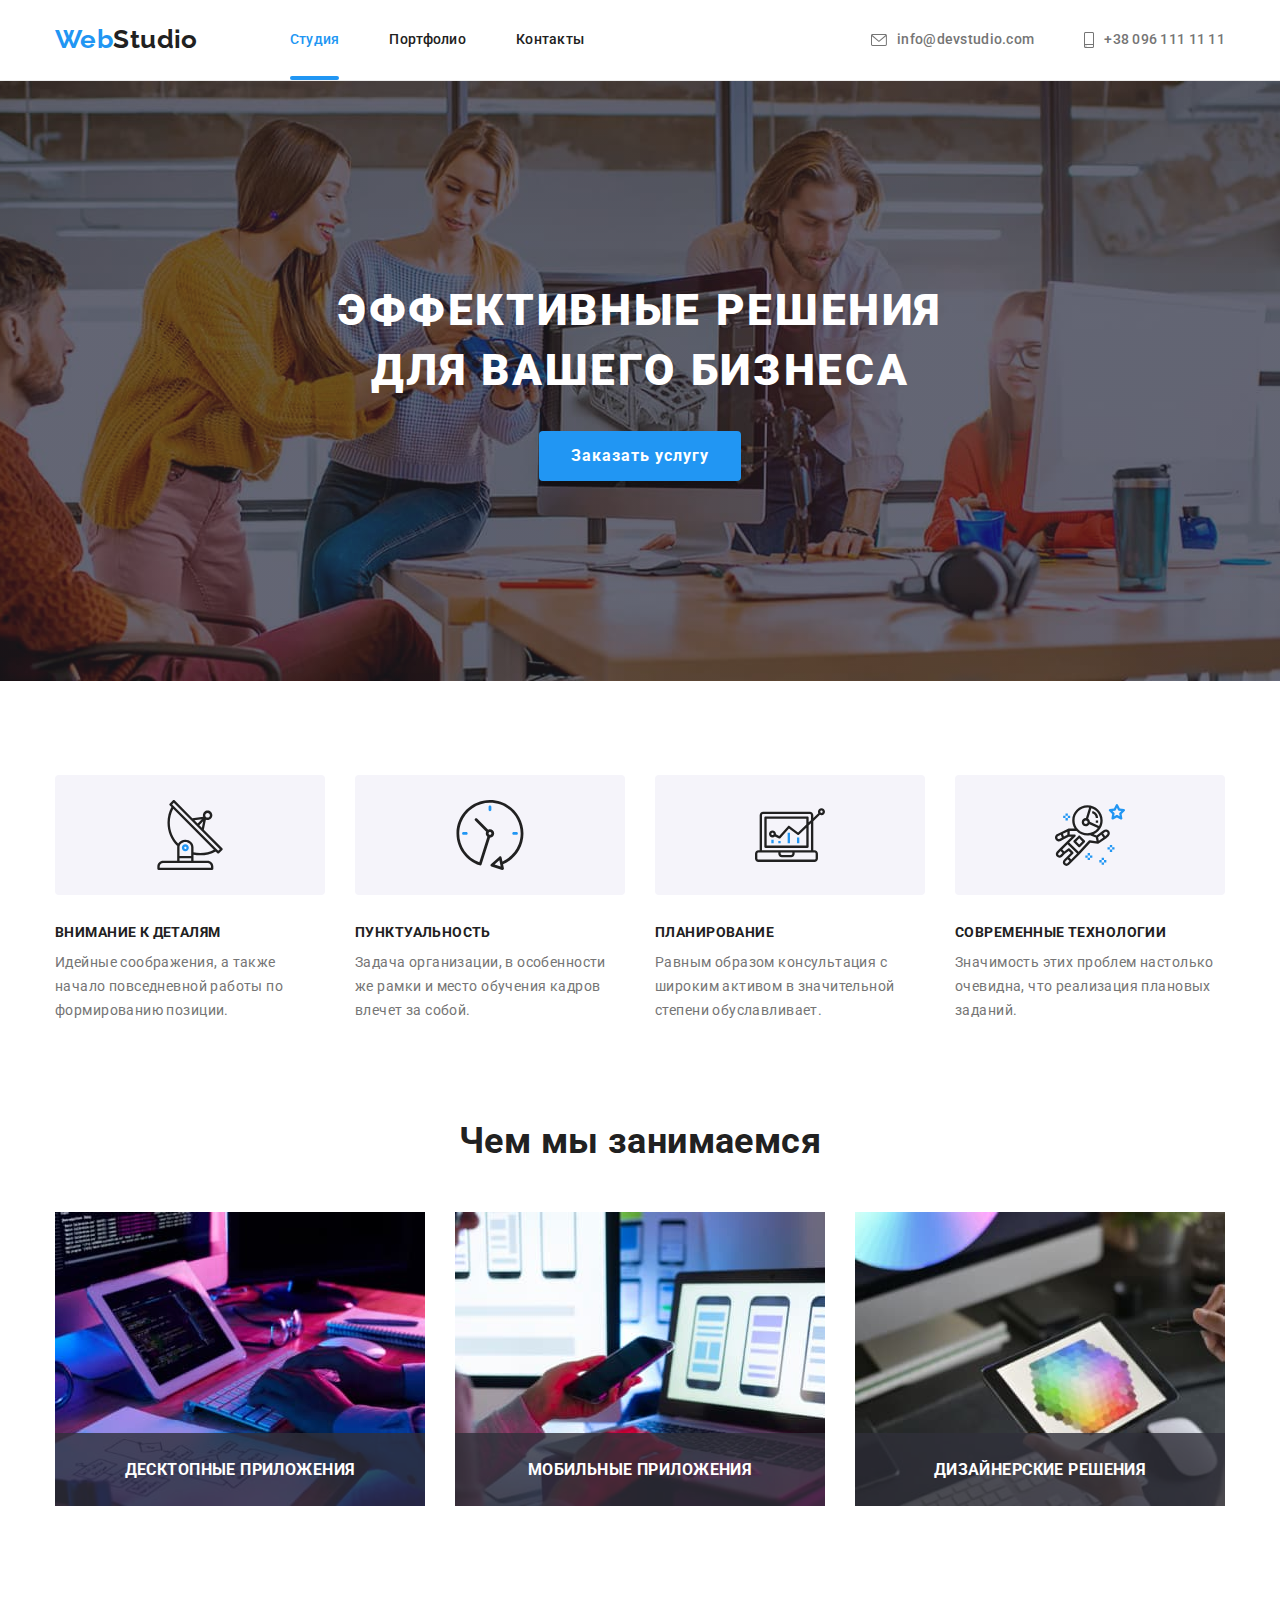
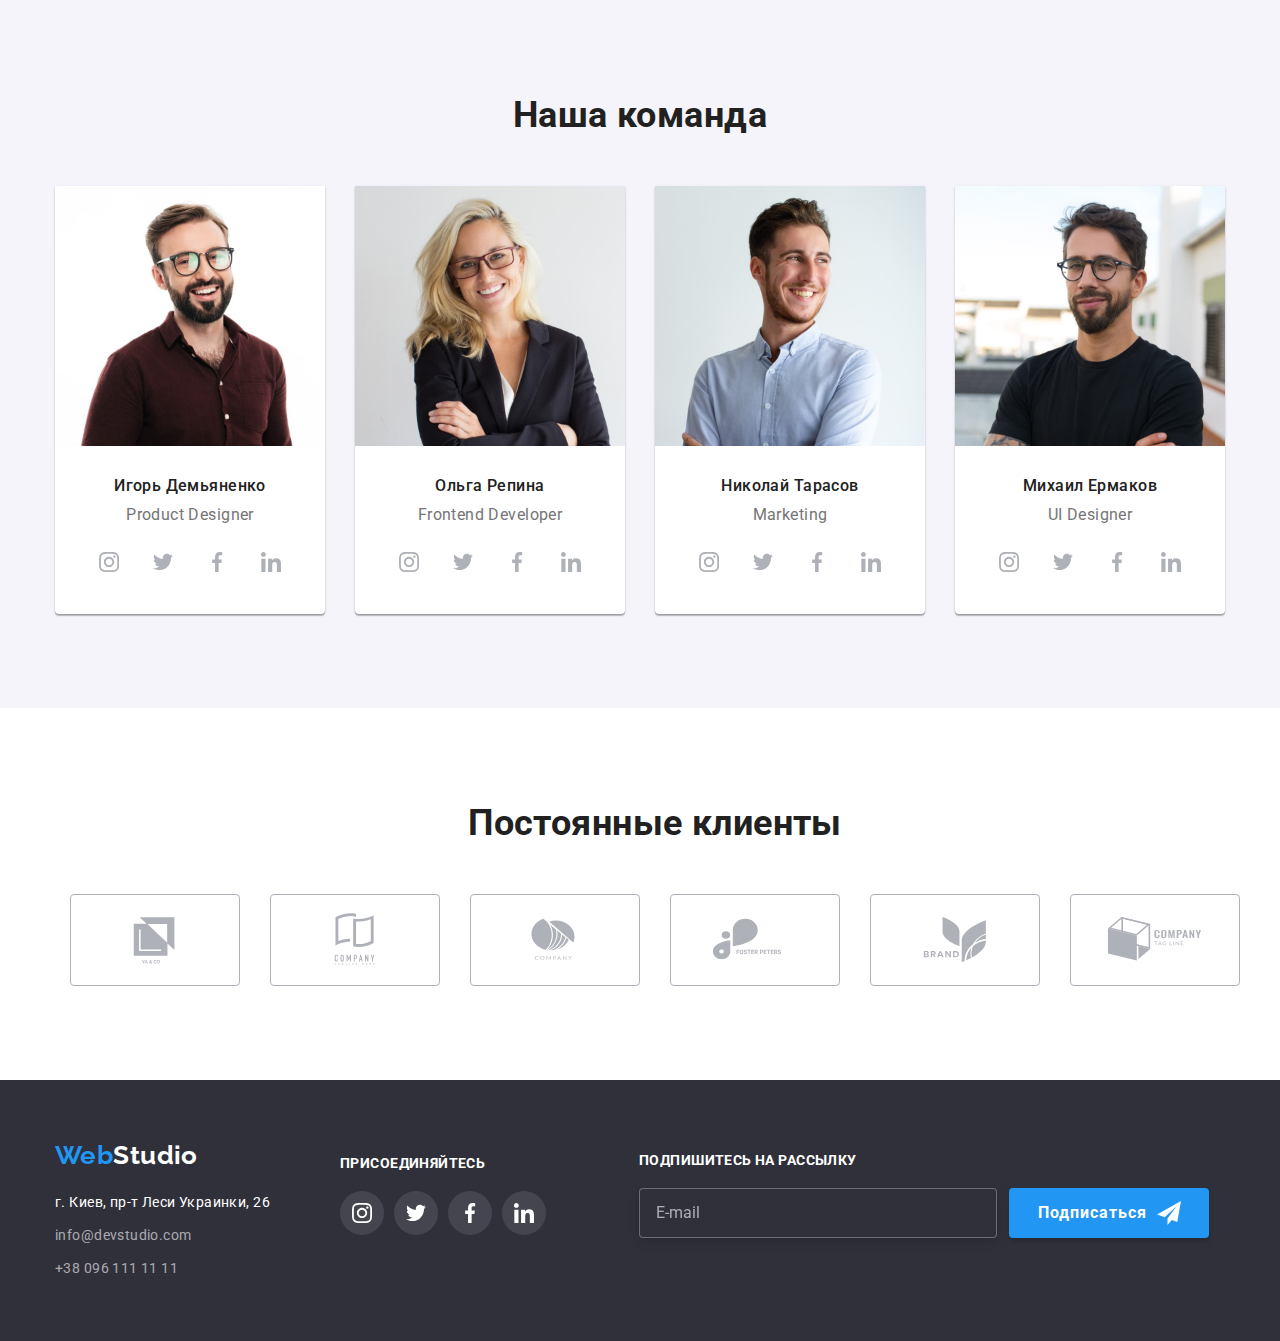
==== index.html @ a2761158 "HW-7 initial" ====
<!DOCTYPE html>
<html lang="ru">
  <head>
    <meta charset="UTF-8" />
    <meta http-equiv="X-UA-Compatible" content="IE=edge" />
    <meta name="viewport" content="width=device-width, initial-scale=1.0" />
    <title>Студия</title>
    <link rel="preconnect" href="https://fonts.googleapis.com" />
    <link rel="preconnect" href="https://fonts.gstatic.com" crossorigin />
    <link
      href="https://fonts.googleapis.com/css2?family=Raleway:wght@700&family=Roboto:wght@400;500;700;900&display=swap"
      rel="stylesheet"
    />
    <link rel="stylesheet" href="./css/modern-normalize.css" />
    <link rel="stylesheet" href="./css/styles.css" />
  </head>
  <body>
    <!-- header -->
    <header class="header-border">
      <div class="header-section container">
        <a href="#" lang="en" class="logo header"
          >Web<span class="logo-studio-header">Studio</span></a
        >
        <nav class="nav">
          <ul class="nav-list">
            <li class="nav-items">
              <a href="#" class="page current">Студия</a>
            </li>
            <li class="nav-items">
              <a href="./portfolio.html" class="page">Портфолио</a>
            </li>
            <li class="nav-items"><a href="#" class="page">Контакты</a></li>
          </ul>
        </nav>
        <ul class="contact">
          <li class="contact-list">
            <a href="mailto:info@devstudio.com" target="_blank" class="details">
              <svg class="svg-envelope">
                <use href="./images/icons/symbol-defs.svg#icon-envelope"></use>
              </svg>
              info@devstudio.com</a
            >
          </li>
          <li class="contact-list">
            <a href="tel:+380961111111" target="_blank" class="details"
              ><svg class="svg-smartphone">
                <use href="./images/icons/symbol-defs.svg#icon-smartphone"></use>
              </svg>
              +38 096 111 11 11</a
            >
          </li>
        </ul>
      </div>
    </header>
    <main>
      <!-- studio hero title -->
      <section class="hero-section">
        <h1 class="hero-title">Эффективные решения для вашего бизнеса</h1>
        <button type="button" class="hero-button" data-modal-open>Заказать услугу</button>
      </section>
      <!-- studio about us -->
      <section class="section-about-us">
        <div class="container">
          <h2 class="visually-hidden">Наши преимущества</h2>
          <ul class="reason-list">
            <li class="reason-item">
              <div>
                <svg class="svg-icon-about-us">
                  <use href="./images/icons/symbol-defs.svg#icon-antenna"></use>
                </svg>
              </div>
              <h3>Внимание к деталям</h3>
              <p>
                Идейные соображения, а также начало повседневной работы по формированию позиции.
              </p>
            </li>
            <li class="reason-item">
              <div>
                <svg class="svg-icon-about-us">
                  <use href="./images/icons/symbol-defs.svg#icon-clock"></use>
                </svg>
              </div>
              <h3>Пунктуальность</h3>
              <p>
                Задача организации, в особенности же рамки и место обучения кадров влечет за собой.
              </p>
            </li>
            <li class="reason-item">
              <div>
                <svg class="svg-icon-about-us">
                  <use href="./images/icons/symbol-defs.svg#icon-diagram"></use>
                </svg>
              </div>
              <h3>Планирование</h3>
              <p>
                Равным образом консультация с широким активом в значительной степени обуславливает.
              </p>
            </li>
            <li class="reason-item">
              <div>
                <svg class="svg-icon-about-us">
                  <use href="./images/icons/symbol-defs.svg#icon-astronaut"></use>
                </svg>
              </div>
              <h3>Современные технологии</h3>
              <p>Значимость этих проблем настолько очевидна, что реализация плановых заданий.</p>
            </li>
          </ul>
        </div>
      </section>
      <!-- products section -->
      <section class="section">
        <div class="container">
          <h2 class="primary-title">Чем мы занимаемся</h2>
          <ul class="product-list">
            <li class="product-item">
              <img src="images/img-1.jpg" width="370" height="294" alt="Десктопные приложения" />
              <div>
                <h3 class="product-name">Десктопные приложения</h3>
              </div>
            </li>
            <li class="product-item">
              <img src="images/img-2.jpg" width="370" height="294" alt="Мобильные приложения" />
              <div>
                <h3 class="product-name">Мобильные приложения</h3>
              </div>
            </li>
            <li class="product-item">
              <img src="images/img-3.jpg" width="370" height="294" alt="Дизайнерские решения" />
              <div>
                <h3 class="product-name">Дизайнерские решения</h3>
              </div>
            </li>
          </ul>
        </div>
      </section>
      <!-- studio our team -->
      <section class="section team">
        <div class="container">
          <h2 class="primary-title">Наша команда</h2>
          <ul class="team-list">
            <li class="team-member">
              <img src="images/img-team-1.jpg" width="270" height="260" alt="Игорь Демьяненко" />
              <div class="team-member-details">
                <h3 class="team-member-name">Игорь Демьяненко</h3>
                <p class="team-member-position">Product Designer</p>
              </div>
              <ul class="social-icons-list">
                <li class="social-icon">
                  <a href="#" class="social-icon-link">
                    <svg class="social-icon-svg">
                      <use href="./images/icons/symbol-defs.svg#icon-instagram"></use>
                    </svg>
                  </a>
                </li>
                <li class="social-icon">
                  <a href="#" class="social-icon-link">
                    <svg class="social-icon-svg">
                      <use href="./images/icons/symbol-defs.svg#icon-twitter"></use>
                    </svg>
                  </a>
                </li>
                <li class="social-icon">
                  <a href="#" class="social-icon-link">
                    <svg class="social-icon-svg">
                      <use href="./images/icons/symbol-defs.svg#icon-facebook"></use>
                    </svg>
                  </a>
                </li>
                <li class="social-icon">
                  <a href="#" class="social-icon-link">
                    <svg class="social-icon-svg">
                      <use href="./images/icons/symbol-defs.svg#icon-linkedin"></use>
                    </svg>
                  </a>
                </li>
              </ul>
            </li>
            <li class="team-member">
              <img src="images/img-team-2.jpg" width="270" height="260" alt="Ольга Репина" />
              <div class="team-member-details">
                <h3 class="team-member-name">Ольга Репина</h3>
                <p class="team-member-position">Frontend Developer</p>
              </div>
              <ul class="social-icons-list">
                <li class="social-icon">
                  <a href="#" class="social-icon-link">
                    <svg class="social-icon-svg">
                      <use href="./images/icons/symbol-defs.svg#icon-instagram"></use>
                    </svg>
                  </a>
                </li>
                <li class="social-icon">
                  <a href="#" class="social-icon-link">
                    <svg class="social-icon-svg">
                      <use href="./images/icons/symbol-defs.svg#icon-twitter"></use>
                    </svg>
                  </a>
                </li>
                <li class="social-icon">
                  <a href="#" class="social-icon-link">
                    <svg class="social-icon-svg">
                      <use href="./images/icons/symbol-defs.svg#icon-facebook"></use>
                    </svg>
                  </a>
                </li>
                <li class="social-icon">
                  <a href="#" class="social-icon-link">
                    <svg class="social-icon-svg">
                      <use href="./images/icons/symbol-defs.svg#icon-linkedin"></use>
                    </svg>
                  </a>
                </li>
              </ul>
            </li>
            <li class="team-member">
              <img src="images/img-team-3.jpg" width="270" height="260" alt="Николай Тарасов" />
              <div class="team-member-details">
                <h3 class="team-member-name">Николай Тарасов</h3>
                <p class="team-member-position">Marketing</p>
              </div>
              <ul class="social-icons-list">
                <li class="social-icon">
                  <a href="#" class="social-icon-link">
                    <svg class="social-icon-svg">
                      <use href="./images/icons/symbol-defs.svg#icon-instagram"></use>
                    </svg>
                  </a>
                </li>
                <li class="social-icon">
                  <a href="#" class="social-icon-link">
                    <svg class="social-icon-svg">
                      <use href="./images/icons/symbol-defs.svg#icon-twitter"></use>
                    </svg>
                  </a>
                </li>
                <li class="social-icon">
                  <a href="#" class="social-icon-link">
                    <svg class="social-icon-svg">
                      <use href="./images/icons/symbol-defs.svg#icon-facebook"></use>
                    </svg>
                  </a>
                </li>
                <li class="social-icon">
                  <a href="#" class="social-icon-link">
                    <svg class="social-icon-svg">
                      <use href="./images/icons/symbol-defs.svg#icon-linkedin"></use>
                    </svg>
                  </a>
                </li>
              </ul>
            </li>
            <li class="team-member">
              <img src="images/img-team-4.jpg" width="270" height="260" alt="Михаил Ермаков" />
              <div class="team-member-details">
                <h3 class="team-member-name">Михаил Ермаков</h3>
                <p class="team-member-position">UI Designer</p>
              </div>
              <ul class="social-icons-list">
                <li class="social-icon">
                  <a href="#" class="social-icon-link">
                    <svg class="social-icon-svg">
                      <use href="./images/icons/symbol-defs.svg#icon-instagram"></use>
                    </svg>
                  </a>
                </li>
                <li class="social-icon">
                  <a href="#" class="social-icon-link">
                    <svg class="social-icon-svg">
                      <use href="./images/icons/symbol-defs.svg#icon-twitter"></use>
                    </svg>
                  </a>
                </li>
                <li class="social-icon">
                  <a href="#" class="social-icon-link">
                    <svg class="social-icon-svg">
                      <use href="./images/icons/symbol-defs.svg#icon-facebook"></use>
                    </svg>
                  </a>
                </li>
                <li class="social-icon">
                  <a href="#" class="social-icon-link">
                    <svg class="social-icon-svg">
                      <use href="./images/icons/symbol-defs.svg#icon-linkedin"></use>
                    </svg>
                  </a>
                </li>
              </ul>
            </li>
          </ul>
        </div>
      </section>
      <!-- our customers -->
      <section class="section customers">
        <div class="container">
          <h2 class="primary-title">Постоянные клиенты</h2>
          <ul class="customers-list">
            <li class="customers">
              <a href="" class="svg-container-customers">
                <svg class="customer-icon">
                  <use href="./images/icons/symbol-defs.svg#icon-logo"></use>
                </svg>
              </a>
            </li>
            <li class="customers">
              <a href="" class="svg-container-customers">
                <svg class="customer-icon">
                  <use href="./images/icons/symbol-defs.svg#icon-logo-two"></use>
                </svg>
              </a>
            </li>
            <li class="customers">
              <a href="" class="svg-container-customers">
                <svg class="customer-icon">
                  <use href="./images/icons/symbol-defs.svg#icon-logo-three"></use>
                </svg>
              </a>
            </li>
            <li class="customers">
              <a href="" class="svg-container-customers">
                <svg class="customer-icon">
                  <use href="./images/icons/symbol-defs.svg#icon-logo-four"></use>
                </svg>
              </a>
            </li>
            <li class="customers">
              <a href="" class="svg-container-customers">
                <svg class="customer-icon">
                  <use href="./images/icons/symbol-defs.svg#icon-logo-five"></use>
                </svg>
              </a>
            </li>
            <li class="customers">
              <a href="" class="svg-container-customers">
                <svg class="customer-icon">
                  <use href="./images/icons/symbol-defs.svg#icon-logo-six"></use>
                </svg>
              </a>
            </li>
          </ul>
        </div>
      </section>
    </main>
    <!-- footer -->
    <footer class="footer-section">
      <div class="container footer-flex">
        <div>
          <a href="#" lang="en" class="logo">Web<span class="logo-studio-footer">Studio</span></a>
          <address class="address">
            <ul>
              <li>
                <a
                  href="https://goo.gl/maps/kM4UqTTEP7NsfNpt6"
                  target="_blank"
                  rel="noopener noreferrer"
                  class="contact-address"
                >
                  г. Киев, пр-т Леси Украинки, 26
                </a>
              </li>
              <li>
                <a href="mailto:info@devstudio.com" target="_blank" class="contact-details"
                  >info@devstudio.com</a
                >
              </li>
              <li>
                <a href="tel:+380961111111" target="_blank" class="contact-details"
                  >+38 096 111 11 11</a
                >
              </li>
            </ul>
          </address>
        </div>
        <div class="footer-social-section">
          <p class="social-request-text">присоединяйтесь</p>
          <ul class="footer-social-list">
            <li class="footer-social">
              <a href="#" class="footer-icon-link">
                <svg class="footer-icon-svg">
                  <use href="./images/icons/symbol-defs.svg#icon-instagram"></use>
                </svg>
              </a>
            </li>
            <li class="footer-social">
              <a href="#" class="footer-icon-link"
                ><svg class="footer-icon-svg">
                  <use href="./images/icons/symbol-defs.svg#icon-twitter"></use>
                </svg>
              </a>
            </li>
            <li class="footer-social">
              <a href="#" class="footer-icon-link"
                ><svg class="footer-icon-svg">
                  <use href="./images/icons/symbol-defs.svg#icon-facebook"></use>
                </svg>
              </a>
            </li>
            <li class="footer-social">
              <a href="#" class="footer-icon-link"
                ><svg class="footer-icon-svg">
                  <use href="./images/icons/symbol-defs.svg#icon-linkedin"></use>
                </svg>
              </a>
            </li>
          </ul>
        </div>
        <form class="footer-form" action="DescriptionForm">
          <label class="footer-label">
            <input class="footer-input" type="email" placeholder="E-mail" name="email" />
            Подпишитесь на рассылку
          </label>
          <button class="footer-botton" type="submit">
            <span class="footer-botton-text">Подписаться</span>
            <svg class="footer-botton-image">
              <use href="./images/icons/symbol-defs.svg#twitter"></use>
            </svg>
          </button>
        </form>
      </div>
    </footer>
    <!-- modal window -->
    <div class="backdrop is-hidden" data-modal>
      <div class="modal">
        <button type="button" class="cross-icon" data-modal-close>
          <svg>
            <use href="./images/icons/symbol-defs.svg#icon-cross"></use>
          </svg>
        </button>

        <div class="form">
          <h1 class="visually-hidden">Форма для отправки контактных данных клиента</h1>
          <h2 class="form-title">Оставьте свои данные, мы вам перезвоним</h2>
          <form name="contact-request-form" action="#" autocomplete="off" novalidate>
            <div class="form-block">
              <label class="form-label" for="form-name">Имя</label>
              <div class="form-input-image">
                <input class="form-input" name="name" id="form-name" type="text" autofocus />
                <svg class="form-image">
                  <use
                    class="form-svg"
                    href="./images/icons/symbol-defs.svg#icon-person-black"
                  ></use>
                </svg>
              </div>
            </div>

            <div class="form-block">
              <label class="form-label" for="form-phone">Телефон</label>
              <div class="form-input-image">
                <input class="form-input" id="form-phone" type="tel" name="contact-phone" />
                <svg class="form-image">
                  <use
                    class="form-svg"
                    href="./images/icons/symbol-defs.svg#icon-phone-black"
                  ></use>
                </svg>
              </div>
            </div>

            <div class="form-block">
              <label class="form-label" for="form-email">Почта</label>
              <div class="form-input-image">
                <input class="form-input" id="form-email" type="email" name="contact-email" />
                <svg class="form-image">
                  <use
                    class="form-svg"
                    href="./images/icons/symbol-defs.svg#icon-email-black"
                  ></use>
                </svg>
              </div>
            </div>

            <div class="form-block">
              <label class="form-label" for="form-comments">Комментарий</label>
              <textarea
                class="form-input comment"
                name="comment"
                id="form-comments"
                placeholder="Введите текст"
              ></textarea>
            </div>

            <label class="form-label-checkbox">
              <input class="form-input-checkbox" type="checkbox" name="checkbox" />
              <svg class="check-image">
                <use class="check-svg" href="./images/icons/symbol-defs.svg#check"></use>
              </svg>
              <svg class="check-form-image">
                <use href="./images/icons/symbol-defs.svg#check-form"></use>
              </svg>
              Соглашаюсь с рассылкой и принимаю
              <a class="form-conditions" href="#">Условия договора</a>
            </label>

            <button class="form-button" type="submit">Отправить</button>
          </form>
        </div>
      </div>
    </div>
    <script src="./js/modal.js"></script>
  </body>
</html>
---- css/styles.css ----
/* header */
.header-section {   
    display: flex;
    align-items: center;
}

.header-border {
    border-bottom: 1px solid #ECECEC;
}

/* header-logo */
.logo {
    text-decoration: none;
    font-family: 'Raleway', sans-serif;
    color: var(--hover-logo-text-color);
    font-weight: 700;
    font-size: 26px;
    line-height: 1.19;
}
.header {
    padding:24px 0 25px 0;
}


.logo-studio-header {
    color: var(--title-text-color)
}


.logo-studio-footer {
    color: #FFFFFF;
}

/* header-menu */

.page {
    display: block;
    font-weight: 500;
    line-height: 1.14;
    color: var(--title-text-color);
    letter-spacing: 0.02em;
    padding: 32px 0px;
    transition: color 250ms cubic-bezier(0.4, 0, 0.2, 1);
}

.nav {
    margin-left: 92px;
}

.nav-list { 
    display: flex;
}

.nav-items {
 position: relative;
 display: block;
}

.nav-items + .nav-items {
    margin-left: 50px;
}

/* Alternative */
/* .nav-items:not(:last-child) {
    margin-right: 50px;
} */

.contact {
    margin-left: auto;
    display: flex;
    align-items: center;
}

.contact-list + .contact-list {
    margin-left: 50px;
}

/* .details {
    display:flex;
    align-items: center;
    transition: color 250ms cubic-bezier(0.4, 0, 0.2, 1);
} */

/* ALTERNATIVE 
/* .contact-list:not(:last-child) {
    margin-right:50px;
} */ 



.contact .details {  
    display: flex;
    align-items: center;
    font-weight: 500;
    font-size: 14px;
    line-height: 1.14;
    color: var(--desrcrition-text-color);
    letter-spacing: 0.02em;
    text-decoration: none;
    padding: 10px 0px;
    transition: color 250ms cubic-bezier(0.4, 0, 0.2, 1);
}

.nav-list .page:hover,
.nav-list .page:focus,
.contact .details:hover,
.contact .details:focus {
    color: var(--hover-logo-text-color);
}

.current {
    color: var(--hover-logo-text-color);
}

.current::after {
    content: '';
    display: block;
    position: absolute;
    bottom: 0;
    nav-left: 0;
    background-color: #2196F3;
    height: 4px;
    width: 100%;
    border-radius: 2px;
}

.svg-envelope {
    width: 16px;
    height: 12px;
    margin-right: 10px;
    fill: #757575;
    transition: fill 250ms cubic-bezier(0.4, 0, 0.2, 1);
}
.svg-smartphone {
    width: 10px;
    height: 16px;
    margin-right: 10px;
    fill: #757575;
    transition: fill 250ms cubic-bezier(0.4, 0, 0.2, 1);
}

.details:hover > .svg-envelope,
.details:focus > .svg-envelope,
.details:hover > .svg-smartphone,
.details:focus > .svg-smartphone {
    fill: var(--hover-logo-text-color);
}

/* studio hero title */

.section {
    padding: 94px 0px;
}

.hero-section {
background-image: linear-gradient(to left,rgba(47, 48, 58, 0.4), 
rgba(47, 48, 58, 0.4)), url(../images/bg-1.jpg);
background-repeat: no-repeat;
background-size: cover;
background-position: center;
margin: 0 auto;
text-align: center;
max-width: 1600px;
color: var(--background-color);
padding: 200px 0px;
}

.hero-title {
font-weight: 900;   
font-size: 44px;
line-height: 1.36;
letter-spacing: 0.06em;
text-transform: uppercase;
max-width: 696px;
margin: 0px auto;
}

.hero-button {
font-weight: 700;
font-family: inherit;
font-size: 16px;
line-height: 1.88;
letter-spacing: 0.06em;
box-shadow: 0px 4px 4px rgba(0, 0, 0, 0.15);
border-radius: 4px;
border-style: none;
background: var(--hover-logo-text-color);
color: var(--background-color);
cursor: pointer;
padding: 10px 32px;
margin-top: 30px;
transition: background-color 250ms cubic-bezier(0.4, 0, 0.2, 1);
}

.hero-button:hover,
.hero-button:focus {
background-color: var(--hover-hero-button-color);
}

/* studio about us */

.svg-icon-about-us {
    width: 70px;
    height: 70px;
}

.section-about-us {
    padding-top: 94px;
}

.visually-hidden {
    position: absolute;
    width: 1px;
    height: 1px;
    margin: -1px;
    border: 0;
    padding: 0;
    white-space: nowrap;
    clip-path: inset(100%);
    clip: rect(0 0 0 0);
    overflow: hidden;
}

.reason-list {
    display: flex;
}

.reason-item > div {
    display: flex;
    width: 270px;
    height: 120px;
    background-color: var(--studio-down-background-color);
    border-radius: 4px;
    margin-bottom: 30px;
    align-items: center;
    justify-content: center;
    
}


.reason-item > h3 {
    font-weight: 700;
    font-size: inherit;
    line-height: 1.14;
    text-transform: uppercase;
    color: var(--title-text-color)
}

.reason-item > p {
    width: 270px;
    height: 75px;
    margin-top: 10px;
    line-height: 1.71;
}
.reason-item:not(:last-child) {
    margin-right: 30px;
}

/* modal window */

.backdrop {
    position: fixed;
    top: 0;
    left: 0;
    width: 100%;
    height: 100%;
    z-index: 1;
    background-color: var(--backdrop-color);
    opacity: 1;
    transition: opacity 250ms cubic-bezier(0.4, 0, 0.2, 1);
}


.backdrop.is-hidden {
    opacity: 0;
    pointer-events: none;
}

.backdrop.is-hidden .modal {
 transform: translate(-50%, -50%) scale(0.8);

}

.modal {
    position: absolute;
    width: 528px;
    /* height: 581px; */
    background-color: #FFFFFF;
    box-shadow: 0px 1px 3px rgba(0, 0, 0, 0.12),
    0px 1px 1px rgba(0, 0, 0, 0.14),
    0px 2px 1px rgba(0, 0, 0, 0.2);
    border-radius: 4px;
    left: 50%;
    top: 50%;
    transform: translate(-50%, -50%) scale(1);
    transition: transform 250ms cubic-bezier(0.4, 0, 0.2, 1);
    
}

.cross-icon {
    display: flex;
    position: absolute;
    border: 1px solid rgba(0, 0, 0, 0.1);
    box-sizing: border-box;
    width: 30px;
    height: 30px;
    border-radius: 50%;
    justify-content: center;
    align-items: center;
    right: 8px;
    top: 8px;
    background-color: #FFFFFF;
    cursor: pointer;

}

.cross-icon use {
    transition: fill 250ms cubic-bezier(0.4, 0, 0.2, 1);
}

.cross-icon:hover use,
.cross-icon:focus use {
    fill: var(--hover-logo-text-color);
}
.modal > svg {
    width: 18px;
    height: 18px;
    padding: 0;
    margin: 0;
    fill: #000;

}
/* modal window --- form */

.form-title {
    font-weight: 700;
    font-size: 20px;
    line-height: 1.15;
    text-align: center;
    color: var(--title-text-color);
    margin-bottom: 12px;
}

.form {
    padding: 40px 40px;
}

.form-block + .form-block {
    margin-top: 10px;
}

.form-label {
    font-size: 12px;
    line-height: 1.16;
    letter-spacing: 0.01em;
}

.form-input-image {
    display: flex;
    position: relative;
    margin-top: 4px;
}

.form-input {
    height: 40px;
    width: 100%;
    padding-left: 42px;
    border: 1px solid rgba(33, 33, 33, 0.2);
    box-sizing: border-box;
    border-radius: 4px;
    outline: none;
    transition: border-color 250ms cubic-bezier(0.4, 0, 0.2, 1);
}

.form-image {
    position: absolute;
    margin-top: 11px;
    margin-left: 12px;
    height: 18px;
    width: 18px;

}

.form-svg {
fill: var(--title-text-color);
transition: fill 250ms cubic-bezier(0.4, 0, 0.2, 1);
}


.form-input.comment::placeholder {
color: var(--placeholder-color);
}

.comment {
    height: 120px;
    width: 448px;
    padding: 12px 16px;
    margin-top: 4px;
    line-height: 1.17;
    resize: none;


} 

.form-label-checkbox {
    position: relative;
    display: flex;
    justify-content: left;
    align-items: center;
    line-height: 1.715;
    margin-top: 20px;
    margin-left: 13px;
    cursor: pointer;

}

.form-input-checkbox {
    /* margin-left: 14px; */
    appearance: none;

}

.check-image {
    position: absolute;
    height: 15px;
    width: 16px;
    border-radius: 2px;
    background-size: contain;
    background-color: #2196F3;
    fill: var(--background-color);
    opacity: 0;
    margin-right: 7px;
    transition: opacity 250ms cubic-bezier(0.4, 0, 0.2, 1);
}
.check-form-image {
    height: 15px;
    width: 16px;
    margin-right: 7px;
}

.form-input-checkbox:checked + .check-image {
    opacity: 1;
}
.form-input-checkbox:checked + .check-form-image {
    opacity: 0;
}

.form-button {
    display: flex;
    width: 200px;
    height: 50px;
    font-weight: 700;
    font-size: 16px;
    line-height: 1.88;
    background-color: var(--hover-logo-text-color);
    color: var(--background-color);
    box-shadow: 0px 4px 4px rgba(0, 0, 0, 0.15);
    border: none;
    border-radius: 4px;
    margin: 30px auto 0;
    justify-content: center;
    align-items: center;
    transition: background-color 250ms cubic-bezier(0.4, 0, 0.2, 1);
}

.form-button:hover,
.form-button:focus {
background-color: var(--hover-hero-button-color);

}

.form-conditions { 
    color: var(--hover-logo-text-color);
    text-decoration: underline;
    padding-left: 3px;
}

.form-input:hover,
.form-input:focus {
    border-color: var(--hover-logo-text-color);
}

.form-input:hover + svg > .form-svg,
.form-input:focus + svg > .form-svg {
    fill: var(--hover-logo-text-color);
}

.form-svg:hover {
fill: var(--hover-logo-text-color);
}


/* products section */

.primary-title {
font-weight: 700;
font-size: 36px;
line-height: 1.17;
text-align: center;
color: var(--title-text-color);
}

.product-list {

    display: flex;
    margin-top: 50px;
    z-index: 0;
}

.product-item {
    position: relative;
}

.product-item:not(:last-child) {
    margin-right: 30px;
}

.product-list div {
position: absolute;
display: block;
width: 100%;
bottom: 0;
background-color: rgba(47, 48, 58, 0.8);
}
.product-name {
    text-transform: uppercase;
    width: 700;
    line-height: 1.17;
    color: #FFFFFF;
    text-align: center;
    padding: 27px 0;
}

/* studio our team */

.team { 
    background-color: var(--studio-down-background-color)
}

.team-list {
    display: flex;
    margin: 50px -15px 0;
}

.team-member {
    background-color: var(--background-color);
    text-align: center;
    box-shadow: 0px 1px 3px rgba(0, 0, 0, 0.12),
    0px 1px 1px rgba(0, 0, 0, 0.14),
    0px 2px 1px rgba(0, 0, 0, 0.2);
    border-radius: 0px 0px 4px 4px;
    margin: 0 15px;
}

/* .team-member:not(:last-child){
    margin: 30px; */

/* } */

.team-member-details {
    padding-top: 30px;
}
.team-member-name {
    font-weight: 500;
    font-size: 16px;
    line-height: 1.19;  
    color: var(--title-text-color);
}

.team-member-position {
    font-size: 16px;
    line-height: 1.19;
    margin-top: 10px;
}
.social-icons-list {
    display: flex;
    justify-content: center;
    margin-top: 16px;
    margin-bottom: 30px;
}
.social-icon-link { 
    display: flex;
    width: 44px;
    height: 44px;
    justify-content: center;
    align-items: center;
    cursor: pointer;
    border-radius: 50%;
    transition: background-color 250ms cubic-bezier(0.4, 0, 0.2, 1);
}
.social-icon + .social-icon {
    margin-left: 10px;
}
.social-icon-svg {
    fill: var(--social-network-icons);
    transition: fill 250ms cubic-bezier(0.4, 0, 0.2, 1);
}
.social-icon-link:hover,
.social-icon-link:focus {
    background-color: var(--hover-logo-text-color);
}
.social-icon-link:hover > .social-icon-svg,
.social-icon-link:focus > .social-icon-svg {
    fill: var(--background-color);
}

.social-icon-svg {
    width: 20px;
    height: 20px;
}
/* our customers */

.customers-list {
    display: flex;
    margin-top: 50px;
    justify-content: center;
}

.svg-container-customers { 
    display: flex;
    align-items: center;
    justify-content: center;
    width: 170px;
    height: 92px;
    border: 1px solid #AFB1B8;
    box-sizing: border-box;
    border-radius: 4px;
    transition: border-color 250ms cubic-bezier(0.4, 0, 0.2, 1);
}

.svg-container-customers:hover,
.svg-container-customers:focus {
    border-color: var(--hover-logo-text-color);
}

.svg-container-customers:hover .customer-icon,
.svg-container-customers:focus .customer-icon {
    fill: var(--hover-logo-text-color);
}

.customers:not(:first-child) {
    margin-left: 30px;
}

.customer-icon {
    width: 106px;
    height: 60px;
    fill: #afb1b8;
    transition: fill 250ms cubic-bezier(0.4, 0, 0.2, 1);
}
/* portfolio filter */

.filter-list {
    display: flex;
    justify-content: center;
}
.filter-button {
background: var(--studio-down-background-color);
color: var(--title-text-color);
font-family: inherit;
font-weight: 500;
font-size: 16px;
line-height: 1.62;
letter-spacing: inherit;
cursor: pointer;
padding: 6px 22px;
border-color: var(--studio-down-background-color);
border-radius: 4px;
border-style: none;
transition: background-color, color, box-shadow, 250ms cubic-bezier(0.4, 0, 0.2, 1);
}

.filter-item:not(:last-child) {
    margin-right: 8px;
}
    
.filter-button:hover,
.filter-button:focus {
    background-color: var(--hover-logo-text-color);
    color: var(--background-color);
    box-shadow: 0px 3px 1px rgba(0, 0, 0, 0.1),
    0px 1px 2px rgba(0, 0, 0, 0.08),
    0px 2px 2px rgba(0, 0, 0, 0.12);
}

/* portfolio projects list */

.progect-item:hover,
.progect-item:focus {
box-shadow: 0px 1px 1px rgba(0, 0, 0, 0.12),
0px 4px 4px rgba(0, 0, 0, 0.06),
1px 4px 6px rgba(0, 0, 0, 0.16);

}
.progect-image {
    position: relative;
    overflow: hidden;
}

.progect-image::after  {
    content: "";
    position: absolute;
    display: block;
    top: 0;
    left: 0;
    width: 100%;
    height: 100%;
    background: var(--overlay-background-color);
    transform: translateY(100%);
    transition: transform 250ms cubic-bezier(0.4, 0, 0.2, 1);
}

.progect-item:hover .progect-image::after {
    transform: translateY(0)
}

.progects-list {
    display: flex;
    flex-wrap: wrap;
    margin: -15px;
    margin-top: 50px;
}


.progects-list h2 {
    font-weight: 700;
    font-size: 18px;
    line-height: 2;
    letter-spacing: 0.06em;
    color: #212121;
}

.progects-list p {
    font-size: 16px;
    line-height: 1.88;
}

.progect-type {
    font-size: 16px;
    line-height: 1.88;
    text-decoration: none;
}

.progect-item {
    margin:15px;
    width: 370px;
    border: 1px solid #EEEEEE;
    transition: box-shadow 250ms cubic-bezier(0.4, 0, 0.2, 1);
}

.progect-description {
    padding: 20px 24px;
    display: block;
}

.progect-description > p { 
    margin-top: 4px;
}
/* ALTERNATIVE================

.progect-item:nth-child(3n) {
    margin-right: 0;
}
.progect-item:nth-child(-n+3) {
    margin-bottom: 0;
============================== } */



/* footer */

.footer-section {
    background-color: var(--footer-background-color);
    padding: 60px 0;
}

.address {
    line-height: 1.71;
    font-style: normal;
    margin-top: 20px;
}

.maito .contact-details {
    padding: 9px 0;
}
.contact-address {
    color: var(--background-color); 
    text-decoration: none;
    transition: color 250ms cubic-bezier(0.4, 0, 0.2, 1);
}

.contact-details {
    color: var(--footer-links-color);
    text-decoration: none;
    display:block;
    margin-top: 9px;
    transition: color 250ms cubic-bezier(0.4, 0, 0.2, 1);
}

.contact-address:hover,
.contact-details:hover,
.contact-address:focus,
.contact-details:focus {
color: var(--hover-logo-text-color);
}

.footer-flex {
    display: flex;
}
.footer-social-section {
    margin-top: 15px;
    margin-left: 70px;
}

.social-request-text {
font-weight: 700;
color: var(--background-color);
text-transform: uppercase;
}

.footer-social + .footer-social {
    margin-left: 10px;
}

.footer-social-list {
    display: flex;
    margin-top: 20px;
}

.footer-icon-link {
    display: flex;
    justify-content: center;
    align-items: center;
    border-radius: 50%;
    width: 44px;
    height: 44px;
    background-color: var(--footer-social-background);
    cursor: pointer;
    transition: background-color 250ms cubic-bezier(0.4, 0, 0.2, 1);
}

.footer-icon-link:hover,
.footer-icon-link:focus {
    background-color: var(--hover-logo-text-color);
}

.footer-icon-svg {
    fill: var(--background-color);
    width: 20px;
    height: 20px;
}

.footer-form {
    position: relative;
    margin-top: 12px;

}
.footer-label {
    font-weight: 700;
    text-transform: uppercase;
    color: #FFFFFF;

}
.footer-form {
    margin-left: 93px;
}
.footer-input {
    position: absolute;
    height: 50px;   
    width: 358px;
    box-sizing: border-box;
    color: rgba(255, 255, 255, 0.6);
    left: 0;
    top: 36px;
    border: 1px solid rgba(255, 255, 255, 0.3);
    filter: drop-shadow(0px 4px 4px rgba(0, 0, 0, 0.15));
    border-radius: 4px;
    background: #2F303A;
    padding: 0px 16px;
}
.footer-input::placeholder {
font-size: 16px;
line-height: 1.25;
color: rgba(255, 255, 255, 0.6);
}

.footer-botton {
    position: relative;
    display: flex;
    width: 200px;
    height: 50px;
    margin-left: 370px;
    background-color: var(--hover-logo-text-color);
    box-shadow: 0px 4px 4px rgba(0, 0, 0, 0.15);
    border-radius: 4px;
    border: none;
    padding: 0px;
    top: 20px;
}

.footer-botton-text {
    position: absolute;
    font-size: 16px;
    left: 29px;
     top: 10px;
    line-height: 1.88;
    letter-spacing: 0.06em;
    font-weight: 700;
    color: var(--background-color);
}
.footer-botton-image {
    position: absolute;
    right: 28px;
    top: 13px;
    width: 24px;
    height: 24px;
    fill: var(--background-color);
    

}
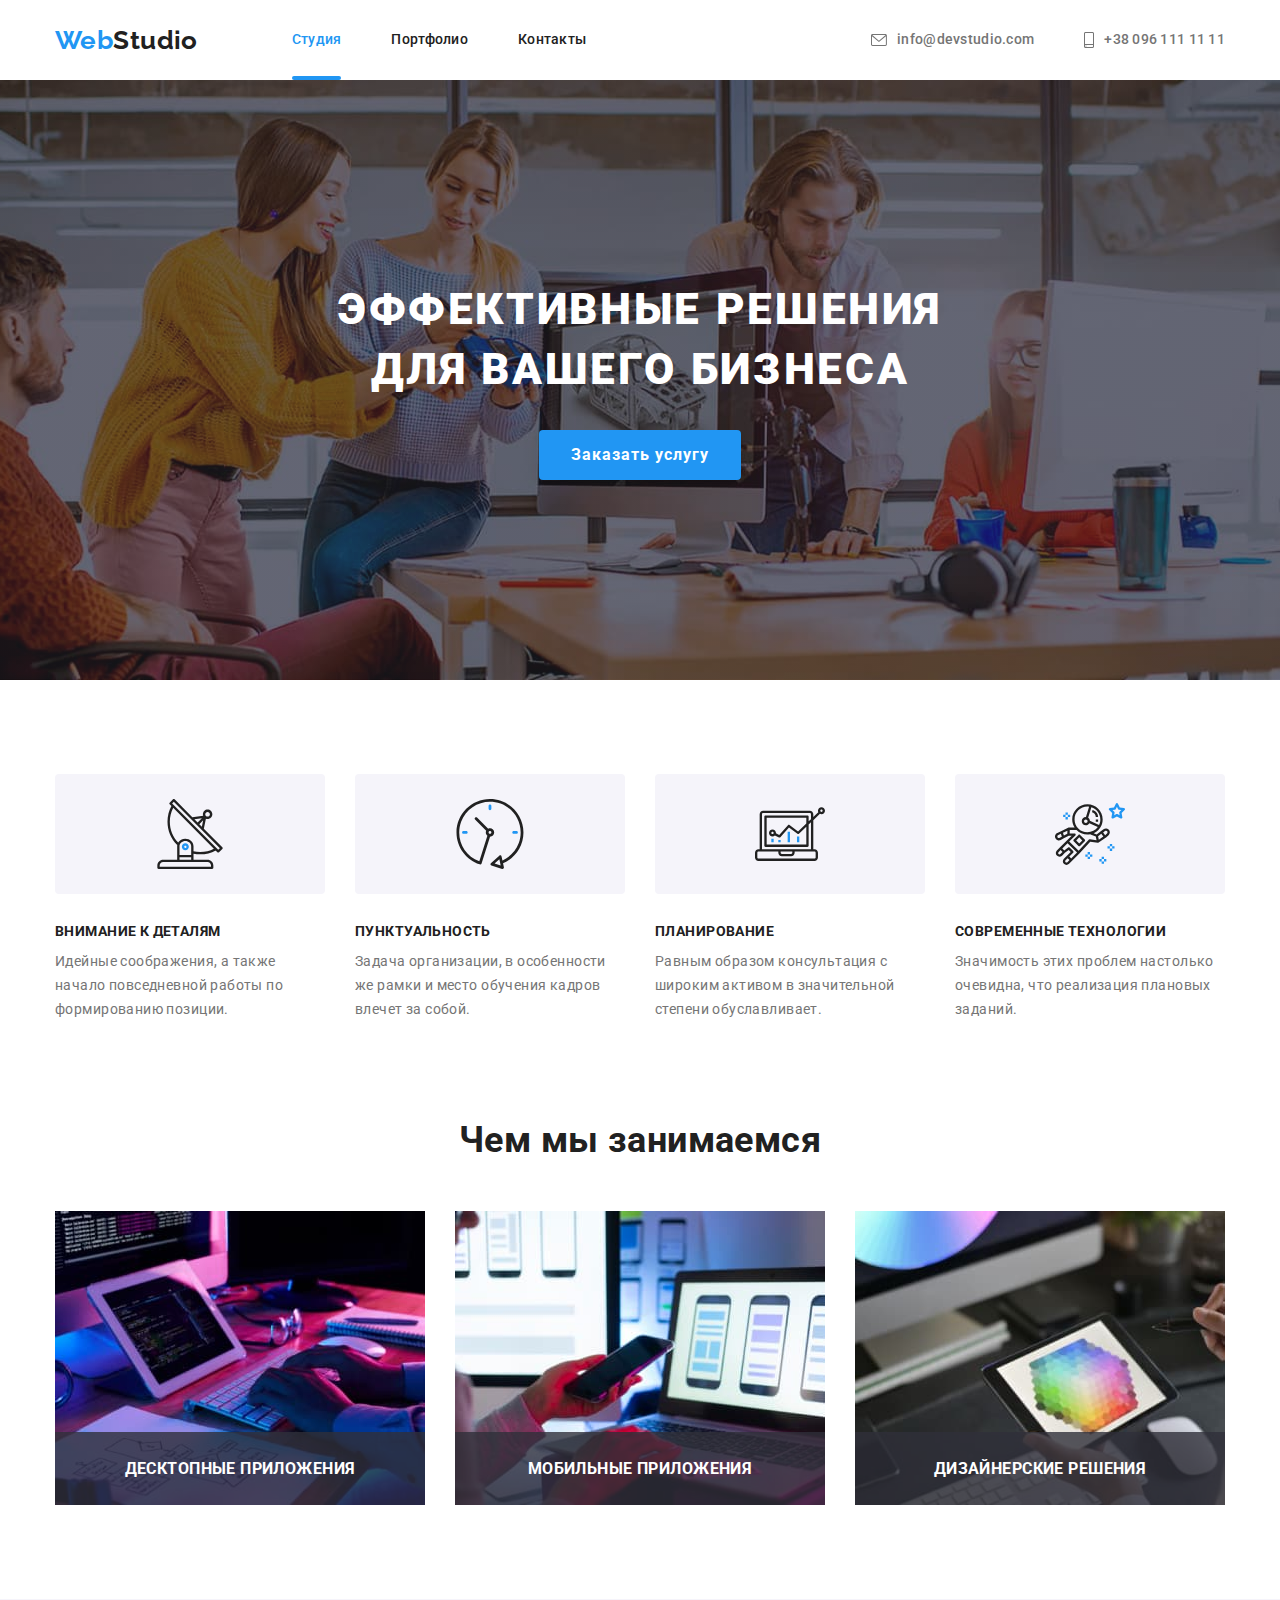
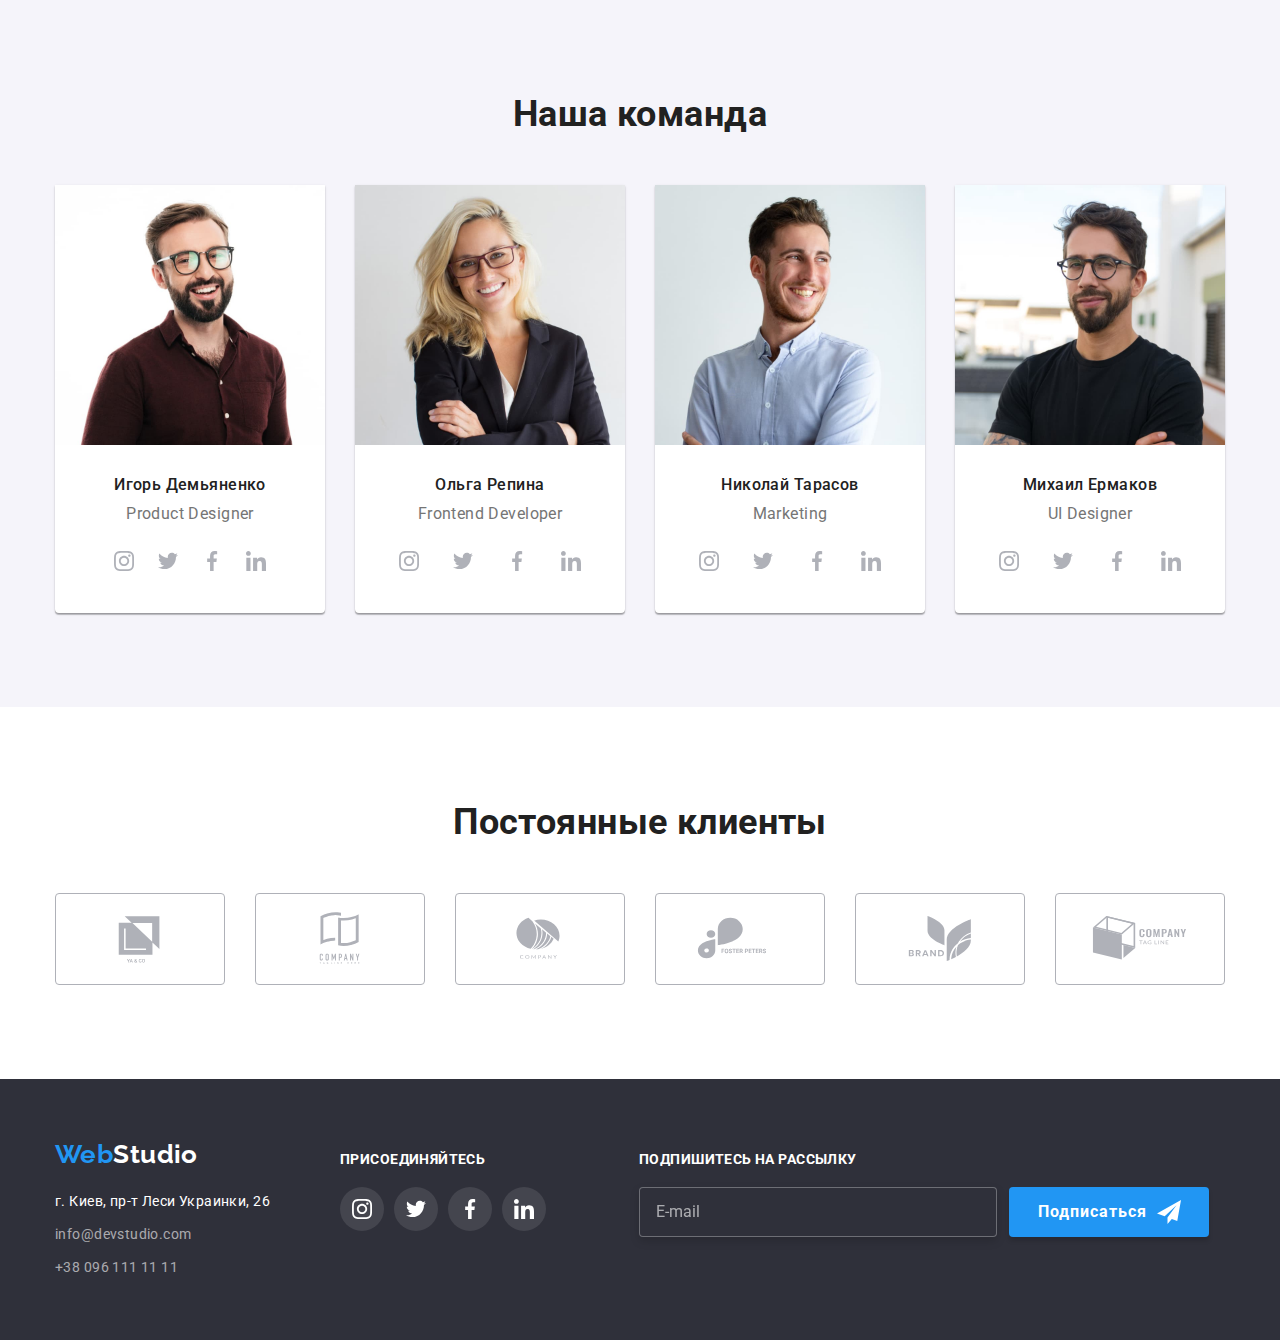
==== commit b765d897: "HW7 11.05.22" ====
--- a/index.html
+++ b/index.html
@@ -16,34 +16,32 @@
   </head>
   <body>
     <!-- header -->
-    <header class="header-border">
-      <div class="header-section container">
-        <a href="#" lang="en" class="logo header"
-          >Web<span class="logo-studio-header">Studio</span></a
-        >
-        <nav class="nav">
-          <ul class="nav-list">
-            <li class="nav-items">
-              <a href="#" class="page current">Студия</a>
-            </li>
-            <li class="nav-items">
-              <a href="./portfolio.html" class="page">Портфолио</a>
-            </li>
-            <li class="nav-items"><a href="#" class="page">Контакты</a></li>
+    <header class="header">
+      <div class="header__section container">
+        <a href="#" lang="en" class="logo">Web<span class="logo__header">Studio</span></a>
+        <nav>
+          <ul class="nav">
+            <li class="nav__item">
+              <a href="#" class="nav__page nav__page--current">Студия</a>
+            </li>
+            <li class="nav__item">
+              <a href="./portfolio.html" class="nav__page">Портфолио</a>
+            </li>
+            <li class="nav__item"><a href="#" class="nav__page">Контакты</a></li>
           </ul>
         </nav>
-        <ul class="contact">
-          <li class="contact-list">
-            <a href="mailto:info@devstudio.com" target="_blank" class="details">
-              <svg class="svg-envelope">
+        <ul class="contact contact--position">
+          <li class="contact__item">
+            <a href="mailto:info@devstudio.com" target="_blank" class="contact__details">
+              <svg class="contact__svg-envelope">
                 <use href="./images/icons/symbol-defs.svg#icon-envelope"></use>
               </svg>
               info@devstudio.com</a
             >
           </li>
-          <li class="contact-list">
-            <a href="tel:+380961111111" target="_blank" class="details"
-              ><svg class="svg-smartphone">
+          <li class="contact__item">
+            <a href="tel:+380961111111" target="_blank" class="contact__details"
+              ><svg class="contact__svg-smartphone">
                 <use href="./images/icons/symbol-defs.svg#icon-smartphone"></use>
               </svg>
               +38 096 111 11 11</a
@@ -54,56 +52,58 @@
     </header>
     <main>
       <!-- studio hero title -->
-      <section class="hero-section">
-        <h1 class="hero-title">Эффективные решения для вашего бизнеса</h1>
-        <button type="button" class="hero-button" data-modal-open>Заказать услугу</button>
+      <section class="hero">
+        <h1 class="hero__title">Эффективные решения для вашего бизнеса</h1>
+        <button type="button" class="button button--hero" data-modal-open>Заказать услугу</button>
       </section>
-      <!-- studio about us -->
-      <section class="section-about-us">
+      <!-- advantages -->
+      <section class="section section--advantages">
         <div class="container">
           <h2 class="visually-hidden">Наши преимущества</h2>
-          <ul class="reason-list">
-            <li class="reason-item">
-              <div>
-                <svg class="svg-icon-about-us">
+          <ul class="advantages-list">
+            <li class="advantages-list__item item">
+              <div class="item__image">
+                <svg class="item__svg">
                   <use href="./images/icons/symbol-defs.svg#icon-antenna"></use>
                 </svg>
               </div>
-              <h3>Внимание к деталям</h3>
-              <p>
+              <h3 class="item__title">Внимание к деталям</h3>
+              <p class="item__text">
                 Идейные соображения, а также начало повседневной работы по формированию позиции.
               </p>
             </li>
-            <li class="reason-item">
-              <div>
-                <svg class="svg-icon-about-us">
+            <li class="advantages-list__item item">
+              <div class="item__image">
+                <svg class="item__svg">
                   <use href="./images/icons/symbol-defs.svg#icon-clock"></use>
                 </svg>
               </div>
-              <h3>Пунктуальность</h3>
-              <p>
+              <h3 class="item__title">Пунктуальность</h3>
+              <p class="item__text">
                 Задача организации, в особенности же рамки и место обучения кадров влечет за собой.
               </p>
             </li>
-            <li class="reason-item">
-              <div>
-                <svg class="svg-icon-about-us">
+            <li class="advantages-list__item item">
+              <div class="item__image">
+                <svg class="item__svg">
                   <use href="./images/icons/symbol-defs.svg#icon-diagram"></use>
                 </svg>
               </div>
-              <h3>Планирование</h3>
-              <p>
+              <h3 class="item__title">Планирование</h3>
+              <p class="item__text">
                 Равным образом консультация с широким активом в значительной степени обуславливает.
               </p>
             </li>
-            <li class="reason-item">
-              <div>
-                <svg class="svg-icon-about-us">
+            <li class="advantages-list__item item">
+              <div class="item__image">
+                <svg class="item__svg">
                   <use href="./images/icons/symbol-defs.svg#icon-astronaut"></use>
                 </svg>
               </div>
-              <h3>Современные технологии</h3>
-              <p>Значимость этих проблем настолько очевидна, что реализация плановых заданий.</p>
+              <h3 class="item__title">Современные технологии</h3>
+              <p class="item__text">
+                Значимость этих проблем настолько очевидна, что реализация плановых заданий.
+              </p>
             </li>
           </ul>
         </div>
@@ -112,175 +112,177 @@
       <section class="section">
         <div class="container">
           <h2 class="primary-title">Чем мы занимаемся</h2>
-          <ul class="product-list">
+          <ul class="product-list product-list--position">
             <li class="product-item">
               <img src="images/img-1.jpg" width="370" height="294" alt="Десктопные приложения" />
-              <div>
-                <h3 class="product-name">Десктопные приложения</h3>
+              <div class="product-item__name-container">
+                <h3 class="product-item__name">Десктопные приложения</h3>
               </div>
             </li>
             <li class="product-item">
               <img src="images/img-2.jpg" width="370" height="294" alt="Мобильные приложения" />
-              <div>
-                <h3 class="product-name">Мобильные приложения</h3>
+              <div class="product-item__name-container">
+                <h3 class="product-item__name">Мобильные приложения</h3>
               </div>
             </li>
             <li class="product-item">
               <img src="images/img-3.jpg" width="370" height="294" alt="Дизайнерские решения" />
-              <div>
-                <h3 class="product-name">Дизайнерские решения</h3>
+              <div class="product-item__name-container">
+                <h3 class="product-item__name">Дизайнерские решения</h3>
               </div>
             </li>
           </ul>
         </div>
       </section>
+
       <!-- studio our team -->
+
       <section class="section team">
         <div class="container">
           <h2 class="primary-title">Наша команда</h2>
-          <ul class="team-list">
-            <li class="team-member">
+          <ul class="team-list team-list--margin">
+            <li class="team-member team-member--margin">
               <img src="images/img-team-1.jpg" width="270" height="260" alt="Игорь Демьяненко" />
-              <div class="team-member-details">
-                <h3 class="team-member-name">Игорь Демьяненко</h3>
-                <p class="team-member-position">Product Designer</p>
-              </div>
-              <ul class="social-icons-list">
-                <li class="social-icon">
-                  <a href="#" class="social-icon-link">
-                    <svg class="social-icon-svg">
+              <div class="team-member__details">
+                <h3 class="team-member__name">Игорь Демьяненко</h3>
+                <p class="team-member__position">Product Designer</p>
+              </div>
+              <ul class="social-icon social-icon--team">
+                <li class="social-icon__item">
+                  <a href="#" class="social-icon__link">
+                    <svg class="social-icon__svg social-icon__svg--team">
                       <use href="./images/icons/symbol-defs.svg#icon-instagram"></use>
                     </svg>
                   </a>
                 </li>
-                <li class="social-icon">
-                  <a href="#" class="social-icon-link">
-                    <svg class="social-icon-svg">
+                <li class="social-icon__item">
+                  <a href="#" class="social-icon__link">
+                    <svg class="social-icon__svg social-icon__svg--team">
                       <use href="./images/icons/symbol-defs.svg#icon-twitter"></use>
                     </svg>
                   </a>
                 </li>
-                <li class="social-icon">
-                  <a href="#" class="social-icon-link">
-                    <svg class="social-icon-svg">
+                <li class="social-icon__itemn">
+                  <a href="#" class="social-icon__link">
+                    <svg class="social-icon__svg social-icon__svg--team">
                       <use href="./images/icons/symbol-defs.svg#icon-facebook"></use>
                     </svg>
                   </a>
                 </li>
-                <li class="social-icon">
-                  <a href="#" class="social-icon-link">
-                    <svg class="social-icon-svg">
+                <li class="social-icon__item">
+                  <a href="#" class="social-icon__link">
+                    <svg class="social-icon__svg social-icon__svg--team">
                       <use href="./images/icons/symbol-defs.svg#icon-linkedin"></use>
                     </svg>
                   </a>
                 </li>
               </ul>
             </li>
-            <li class="team-member">
+            <li class="team-member team-member--margin">
               <img src="images/img-team-2.jpg" width="270" height="260" alt="Ольга Репина" />
-              <div class="team-member-details">
-                <h3 class="team-member-name">Ольга Репина</h3>
-                <p class="team-member-position">Frontend Developer</p>
-              </div>
-              <ul class="social-icons-list">
-                <li class="social-icon">
-                  <a href="#" class="social-icon-link">
-                    <svg class="social-icon-svg">
+              <div class="team-member__details">
+                <h3 class="team-member__name">Ольга Репина</h3>
+                <p class="team-member__position">Frontend Developer</p>
+              </div>
+              <ul class="social-icon social-icon--team">
+                <li class="social-icon__list">
+                  <a href="#" class="social-icon__link">
+                    <svg class="social-icon__svg social-icon__svg--team">
                       <use href="./images/icons/symbol-defs.svg#icon-instagram"></use>
                     </svg>
                   </a>
                 </li>
-                <li class="social-icon">
-                  <a href="#" class="social-icon-link">
-                    <svg class="social-icon-svg">
+                <li class="social-icon__list">
+                  <a href="#" class="social-icon__link">
+                    <svg class="social-icon__svg social-icon__svg--team">
                       <use href="./images/icons/symbol-defs.svg#icon-twitter"></use>
                     </svg>
                   </a>
                 </li>
-                <li class="social-icon">
-                  <a href="#" class="social-icon-link">
-                    <svg class="social-icon-svg">
+                <li class="social-icon__list">
+                  <a href="#" class="social-icon__link">
+                    <svg class="social-icon__svg social-icon__svg--team">
                       <use href="./images/icons/symbol-defs.svg#icon-facebook"></use>
                     </svg>
                   </a>
                 </li>
-                <li class="social-icon">
-                  <a href="#" class="social-icon-link">
-                    <svg class="social-icon-svg">
+                <li class="social-icon__list">
+                  <a href="#" class="social-icon__link">
+                    <svg class="social-icon__svg social-icon__svg--team">
                       <use href="./images/icons/symbol-defs.svg#icon-linkedin"></use>
                     </svg>
                   </a>
                 </li>
               </ul>
             </li>
-            <li class="team-member">
+            <li class="team-member team-member--margin">
               <img src="images/img-team-3.jpg" width="270" height="260" alt="Николай Тарасов" />
-              <div class="team-member-details">
-                <h3 class="team-member-name">Николай Тарасов</h3>
-                <p class="team-member-position">Marketing</p>
-              </div>
-              <ul class="social-icons-list">
-                <li class="social-icon">
-                  <a href="#" class="social-icon-link">
-                    <svg class="social-icon-svg">
+              <div class="team-member__details">
+                <h3 class="team-member__name">Николай Тарасов</h3>
+                <p class="team-member__position">Marketing</p>
+              </div>
+              <ul class="social-icon social-icon--team">
+                <li class="social-icon__list">
+                  <a href="#" class="social-icon__link">
+                    <svg class="social-icon__svg social-icon__svg--team">
                       <use href="./images/icons/symbol-defs.svg#icon-instagram"></use>
                     </svg>
                   </a>
                 </li>
-                <li class="social-icon">
-                  <a href="#" class="social-icon-link">
-                    <svg class="social-icon-svg">
+                <li class="social-icon__list">
+                  <a href="#" class="social-icon__link">
+                    <svg class="social-icon__svg social-icon__svg--team">
                       <use href="./images/icons/symbol-defs.svg#icon-twitter"></use>
                     </svg>
                   </a>
                 </li>
-                <li class="social-icon">
-                  <a href="#" class="social-icon-link">
-                    <svg class="social-icon-svg">
+                <li class="social-icon__list">
+                  <a href="#" class="social-icon__link">
+                    <svg class="social-icon__svg social-icon__svg--team">
                       <use href="./images/icons/symbol-defs.svg#icon-facebook"></use>
                     </svg>
                   </a>
                 </li>
-                <li class="social-icon">
-                  <a href="#" class="social-icon-link">
-                    <svg class="social-icon-svg">
+                <li class="social-icon__list">
+                  <a href="#" class="social-icon__link">
+                    <svg class="social-icon__svg social-icon__svg--team">
                       <use href="./images/icons/symbol-defs.svg#icon-linkedin"></use>
                     </svg>
                   </a>
                 </li>
               </ul>
             </li>
-            <li class="team-member">
+            <li class="team-member team-member--margin">
               <img src="images/img-team-4.jpg" width="270" height="260" alt="Михаил Ермаков" />
-              <div class="team-member-details">
-                <h3 class="team-member-name">Михаил Ермаков</h3>
-                <p class="team-member-position">UI Designer</p>
-              </div>
-              <ul class="social-icons-list">
-                <li class="social-icon">
-                  <a href="#" class="social-icon-link">
-                    <svg class="social-icon-svg">
+              <div class="team-member__details">
+                <h3 class="team-member__name">Михаил Ермаков</h3>
+                <p class="team-member__position">UI Designer</p>
+              </div>
+              <ul class="social-icon social-icon--team">
+                <li class="social-icon__list">
+                  <a href="#" class="social-icon__link">
+                    <svg class="social-icon__svg social-icon__svg--team">
                       <use href="./images/icons/symbol-defs.svg#icon-instagram"></use>
                     </svg>
                   </a>
                 </li>
-                <li class="social-icon">
-                  <a href="#" class="social-icon-link">
-                    <svg class="social-icon-svg">
+                <li class="social-icon__list">
+                  <a href="#" class="social-icon__link">
+                    <svg class="social-icon__svg social-icon__svg--team">
                       <use href="./images/icons/symbol-defs.svg#icon-twitter"></use>
                     </svg>
                   </a>
                 </li>
-                <li class="social-icon">
-                  <a href="#" class="social-icon-link">
-                    <svg class="social-icon-svg">
+                <li class="social-icon__list">
+                  <a href="#" class="social-icon__link">
+                    <svg class="social-icon__svg social-icon__svg--team">
                       <use href="./images/icons/symbol-defs.svg#icon-facebook"></use>
                     </svg>
                   </a>
                 </li>
-                <li class="social-icon">
-                  <a href="#" class="social-icon-link">
-                    <svg class="social-icon-svg">
+                <li class="social-icon__list">
+                  <a href="#" class="social-icon__link">
+                    <svg class="social-icon__svg social-icon__svg--team">
                       <use href="./images/icons/symbol-defs.svg#icon-linkedin"></use>
                     </svg>
                   </a>
@@ -294,45 +296,45 @@
       <section class="section customers">
         <div class="container">
           <h2 class="primary-title">Постоянные клиенты</h2>
-          <ul class="customers-list">
-            <li class="customers">
-              <a href="" class="svg-container-customers">
-                <svg class="customer-icon">
+          <ul class="customers customers--margin">
+            <li class="customers__item">
+              <a href="" class="customers__link">
+                <svg class="customers__icon">
                   <use href="./images/icons/symbol-defs.svg#icon-logo"></use>
                 </svg>
               </a>
             </li>
-            <li class="customers">
-              <a href="" class="svg-container-customers">
-                <svg class="customer-icon">
+            <li class="customers__item">
+              <a href="" class="customers__link">
+                <svg class="customers__icon">
                   <use href="./images/icons/symbol-defs.svg#icon-logo-two"></use>
                 </svg>
               </a>
             </li>
-            <li class="customers">
-              <a href="" class="svg-container-customers">
-                <svg class="customer-icon">
+            <li class="customers__item">
+              <a href="" class="customers__link">
+                <svg class="customers__icon">
                   <use href="./images/icons/symbol-defs.svg#icon-logo-three"></use>
                 </svg>
               </a>
             </li>
-            <li class="customers">
-              <a href="" class="svg-container-customers">
-                <svg class="customer-icon">
+            <li class="customers__item">
+              <a href="" class="customers__link">
+                <svg class="customers__icon">
                   <use href="./images/icons/symbol-defs.svg#icon-logo-four"></use>
                 </svg>
               </a>
             </li>
-            <li class="customers">
-              <a href="" class="svg-container-customers">
-                <svg class="customer-icon">
+            <li class="customers__item">
+              <a href="" class="customers__link">
+                <svg class="customers__icon">
                   <use href="./images/icons/symbol-defs.svg#icon-logo-five"></use>
                 </svg>
               </a>
             </li>
-            <li class="customers">
-              <a href="" class="svg-container-customers">
-                <svg class="customer-icon">
+            <li class="customers__item">
+              <a href="" class="customers__link">
+                <svg class="customers__icon">
                   <use href="./images/icons/symbol-defs.svg#icon-logo-six"></use>
                 </svg>
               </a>
@@ -343,9 +345,9 @@
     </main>
     <!-- footer -->
     <footer class="footer-section">
-      <div class="container footer-flex">
+      <div class="container footer">
         <div>
-          <a href="#" lang="en" class="logo">Web<span class="logo-studio-footer">Studio</span></a>
+          <a href="#" lang="en" class="logo">Web<span class="logo__footer">Studio</span></a>
           <address class="address">
             <ul>
               <li>
@@ -353,18 +355,18 @@
                   href="https://goo.gl/maps/kM4UqTTEP7NsfNpt6"
                   target="_blank"
                   rel="noopener noreferrer"
-                  class="contact-address"
+                  class="address__contact"
                 >
                   г. Киев, пр-т Леси Украинки, 26
                 </a>
               </li>
               <li>
-                <a href="mailto:info@devstudio.com" target="_blank" class="contact-details"
+                <a href="mailto:info@devstudio.com" target="_blank" class="address__details"
                   >info@devstudio.com</a
                 >
               </li>
               <li>
-                <a href="tel:+380961111111" target="_blank" class="contact-details"
+                <a href="tel:+380961111111" target="_blank" class="address__details"
                   >+38 096 111 11 11</a
                 >
               </li>
@@ -372,46 +374,46 @@
           </address>
         </div>
         <div class="footer-social-section">
-          <p class="social-request-text">присоединяйтесь</p>
-          <ul class="footer-social-list">
-            <li class="footer-social">
-              <a href="#" class="footer-icon-link">
-                <svg class="footer-icon-svg">
+          <p class="footer-social-section__text">присоединяйтесь</p>
+          <ul class="social-icon social-icon--footer">
+            <li class="social-icon__list">
+              <a href="#" class="social-icon__link social-icon__link--footer">
+                <svg class="social-icon__svg social-icon__svg--footer">
                   <use href="./images/icons/symbol-defs.svg#icon-instagram"></use>
                 </svg>
               </a>
             </li>
-            <li class="footer-social">
-              <a href="#" class="footer-icon-link"
-                ><svg class="footer-icon-svg">
+            <li class="social-icon__list">
+              <a href="#" class="social-icon__link social-icon__link--footer"
+                ><svg class="social-icon__svg social-icon__svg--footer">
                   <use href="./images/icons/symbol-defs.svg#icon-twitter"></use>
                 </svg>
               </a>
             </li>
-            <li class="footer-social">
-              <a href="#" class="footer-icon-link"
-                ><svg class="footer-icon-svg">
+            <li class="social-icon__list">
+              <a href="#" class="social-icon__link social-icon__link--footer"
+                ><svg class="social-icon__svg social-icon__svg--footer">
                   <use href="./images/icons/symbol-defs.svg#icon-facebook"></use>
                 </svg>
               </a>
             </li>
-            <li class="footer-social">
-              <a href="#" class="footer-icon-link"
-                ><svg class="footer-icon-svg">
+            <li class="social-icon__list">
+              <a href="#" class="social-icon__link social-icon__link--footer"
+                ><svg class="social-icon__svg social-icon__svg--footer">
                   <use href="./images/icons/symbol-defs.svg#icon-linkedin"></use>
                 </svg>
               </a>
             </li>
           </ul>
         </div>
-        <form class="footer-form" action="DescriptionForm">
-          <label class="footer-label">
-            <input class="footer-input" type="email" placeholder="E-mail" name="email" />
+        <form class="footer-form footer-form--position" action="DescriptionForm">
+          <label class="footer-form__label">
+            <input class="footer-form__input" type="email" placeholder="E-mail" name="email" />
             Подпишитесь на рассылку
           </label>
-          <button class="footer-botton" type="submit">
-            <span class="footer-botton-text">Подписаться</span>
-            <svg class="footer-botton-image">
+          <button class="button button--footer" type="submit">
+            <span class="button__footer-text">Подписаться</span>
+            <svg class="button__footer-image">
               <use href="./images/icons/symbol-defs.svg#twitter"></use>
             </svg>
           </button>
@@ -420,24 +422,24 @@
     </footer>
     <!-- modal window -->
     <div class="backdrop is-hidden" data-modal>
-      <div class="modal">
-        <button type="button" class="cross-icon" data-modal-close>
-          <svg>
-            <use href="./images/icons/symbol-defs.svg#icon-cross"></use>
+      <div class="modal modal--absolute">
+        <button type="button" class="cross-button" data-modal-close>
+          <svg class="cross-button__icon">
+            <use class="cross-button__svg" href="./images/icons/symbol-defs.svg#icon-cross"></use>
           </svg>
         </button>
 
         <div class="form">
           <h1 class="visually-hidden">Форма для отправки контактных данных клиента</h1>
-          <h2 class="form-title">Оставьте свои данные, мы вам перезвоним</h2>
+          <h2 class="form__title">Оставьте свои данные, мы вам перезвоним</h2>
           <form name="contact-request-form" action="#" autocomplete="off" novalidate>
             <div class="form-block">
-              <label class="form-label" for="form-name">Имя</label>
-              <div class="form-input-image">
-                <input class="form-input" name="name" id="form-name" type="text" autofocus />
-                <svg class="form-image">
+              <label class="form-block__label" for="form-name">Имя</label>
+              <div class="form-block__input">
+                <input class="form-block__field" name="name" id="form-name" type="text" autofocus />
+                <svg class="form-block__image">
                   <use
-                    class="form-svg"
+                    class="form-block__svg"
                     href="./images/icons/symbol-defs.svg#icon-person-black"
                   ></use>
                 </svg>
@@ -445,12 +447,12 @@
             </div>
 
             <div class="form-block">
-              <label class="form-label" for="form-phone">Телефон</label>
-              <div class="form-input-image">
-                <input class="form-input" id="form-phone" type="tel" name="contact-phone" />
-                <svg class="form-image">
+              <label class="form-block__label" for="form-phone">Телефон</label>
+              <div class="form-block__input">
+                <input class="form-block__field" id="form-phone" type="tel" name="contact-phone" />
+                <svg class="form-block__image">
                   <use
-                    class="form-svg"
+                    class="form-block__svg"
                     href="./images/icons/symbol-defs.svg#icon-phone-black"
                   ></use>
                 </svg>
@@ -458,12 +460,17 @@
             </div>
 
             <div class="form-block">
-              <label class="form-label" for="form-email">Почта</label>
-              <div class="form-input-image">
-                <input class="form-input" id="form-email" type="email" name="contact-email" />
-                <svg class="form-image">
+              <label class="form-block__label" for="form-email">Почта</label>
+              <div class="form-block__input">
+                <input
+                  class="form-block__field"
+                  id="form-email"
+                  type="email"
+                  name="contact-email"
+                />
+                <svg class="form-block__image">
                   <use
-                    class="form-svg"
+                    class="form-block__svg"
                     href="./images/icons/symbol-defs.svg#icon-email-black"
                   ></use>
                 </svg>
@@ -471,28 +478,28 @@
             </div>
 
             <div class="form-block">
-              <label class="form-label" for="form-comments">Комментарий</label>
+              <label class="form-block__label" for="form-comments">Комментарий</label>
               <textarea
-                class="form-input comment"
+                class="form-block__field form-block__field--comment"
                 name="comment"
                 id="form-comments"
                 placeholder="Введите текст"
               ></textarea>
             </div>
 
-            <label class="form-label-checkbox">
-              <input class="form-input-checkbox" type="checkbox" name="checkbox" />
-              <svg class="check-image">
-                <use class="check-svg" href="./images/icons/symbol-defs.svg#check"></use>
+            <label class="form-agreement form-agreement--position">
+              <input class="form-agreement__checkbox" type="checkbox" name="checkbox" />
+              <svg class="form-agreement__check">
+                <use href="./images/icons/symbol-defs.svg#check"></use>
               </svg>
-              <svg class="check-form-image">
+              <svg class="form-agreement__checked-form">
                 <use href="./images/icons/symbol-defs.svg#check-form"></use>
               </svg>
               Соглашаюсь с рассылкой и принимаю
-              <a class="form-conditions" href="#">Условия договора</a>
+              <a class="form-agreement__conditions" href="#">Условия договора</a>
             </label>
 
-            <button class="form-button" type="submit">Отправить</button>
+            <button class="button form--button" type="submit">Отправить</button>
           </form>
         </div>
       </div>
--- a/css/styles.css
+++ b/css/styles.css
@@ -1,921 +1,14 @@
 
-/* header */
-.header-section {   
-    display: flex;
-    align-items: center;
-}
-
-.header-border {
-    border-bottom: 1px solid #ECECEC;
-}
-
-/* header-logo */
-.logo {
-    text-decoration: none;
-    font-family: 'Raleway', sans-serif;
-    color: var(--hover-logo-text-color);
-    font-weight: 700;
-    font-size: 26px;
-    line-height: 1.19;
-}
-.header {
-    padding:24px 0 25px 0;
-}
-
-
-.logo-studio-header {
-    color: var(--title-text-color)
-}
-
-
-.logo-studio-footer {
-    color: #FFFFFF;
-}
-
-/* header-menu */
-
-.page {
-    display: block;
-    font-weight: 500;
-    line-height: 1.14;
-    color: var(--title-text-color);
-    letter-spacing: 0.02em;
-    padding: 32px 0px;
-    transition: color 250ms cubic-bezier(0.4, 0, 0.2, 1);
-}
-
-.nav {
-    margin-left: 92px;
-}
-
-.nav-list { 
-    display: flex;
-}
-
-.nav-items {
- position: relative;
- display: block;
-}
-
-.nav-items + .nav-items {
-    margin-left: 50px;
-}
-
-/* Alternative */
-/* .nav-items:not(:last-child) {
-    margin-right: 50px;
-} */
-
-.contact {
-    margin-left: auto;
-    display: flex;
-    align-items: center;
-}
-
-.contact-list + .contact-list {
-    margin-left: 50px;
-}
-
-/* .details {
-    display:flex;
-    align-items: center;
-    transition: color 250ms cubic-bezier(0.4, 0, 0.2, 1);
-} */
-
-/* ALTERNATIVE 
-/* .contact-list:not(:last-child) {
-    margin-right:50px;
-} */ 
+@import './_utils.css';
+@import './_header.css';
+@import './_hero.css';
+@import './_advantages.css';
+@import './_modal.css';
+@import './_our-product.css';
+@import './_team.css';
+@import './_customers.css';
+@import './_footer.css';
+@import './_portfolio.css'
 
 
 
-.contact .details {  
-    display: flex;
-    align-items: center;
-    font-weight: 500;
-    font-size: 14px;
-    line-height: 1.14;
-    color: var(--desrcrition-text-color);
-    letter-spacing: 0.02em;
-    text-decoration: none;
-    padding: 10px 0px;
-    transition: color 250ms cubic-bezier(0.4, 0, 0.2, 1);
-}
-
-.nav-list .page:hover,
-.nav-list .page:focus,
-.contact .details:hover,
-.contact .details:focus {
-    color: var(--hover-logo-text-color);
-}
-
-.current {
-    color: var(--hover-logo-text-color);
-}
-
-.current::after {
-    content: '';
-    display: block;
-    position: absolute;
-    bottom: 0;
-    nav-left: 0;
-    background-color: #2196F3;
-    height: 4px;
-    width: 100%;
-    border-radius: 2px;
-}
-
-.svg-envelope {
-    width: 16px;
-    height: 12px;
-    margin-right: 10px;
-    fill: #757575;
-    transition: fill 250ms cubic-bezier(0.4, 0, 0.2, 1);
-}
-.svg-smartphone {
-    width: 10px;
-    height: 16px;
-    margin-right: 10px;
-    fill: #757575;
-    transition: fill 250ms cubic-bezier(0.4, 0, 0.2, 1);
-}
-
-.details:hover > .svg-envelope,
-.details:focus > .svg-envelope,
-.details:hover > .svg-smartphone,
-.details:focus > .svg-smartphone {
-    fill: var(--hover-logo-text-color);
-}
-
-/* studio hero title */
-
-.section {
-    padding: 94px 0px;
-}
-
-.hero-section {
-background-image: linear-gradient(to left,rgba(47, 48, 58, 0.4), 
-rgba(47, 48, 58, 0.4)), url(../images/bg-1.jpg);
-background-repeat: no-repeat;
-background-size: cover;
-background-position: center;
-margin: 0 auto;
-text-align: center;
-max-width: 1600px;
-color: var(--background-color);
-padding: 200px 0px;
-}
-
-.hero-title {
-font-weight: 900;   
-font-size: 44px;
-line-height: 1.36;
-letter-spacing: 0.06em;
-text-transform: uppercase;
-max-width: 696px;
-margin: 0px auto;
-}
-
-.hero-button {
-font-weight: 700;
-font-family: inherit;
-font-size: 16px;
-line-height: 1.88;
-letter-spacing: 0.06em;
-box-shadow: 0px 4px 4px rgba(0, 0, 0, 0.15);
-border-radius: 4px;
-border-style: none;
-background: var(--hover-logo-text-color);
-color: var(--background-color);
-cursor: pointer;
-padding: 10px 32px;
-margin-top: 30px;
-transition: background-color 250ms cubic-bezier(0.4, 0, 0.2, 1);
-}
-
-.hero-button:hover,
-.hero-button:focus {
-background-color: var(--hover-hero-button-color);
-}
-
-/* studio about us */
-
-.svg-icon-about-us {
-    width: 70px;
-    height: 70px;
-}
-
-.section-about-us {
-    padding-top: 94px;
-}
-
-.visually-hidden {
-    position: absolute;
-    width: 1px;
-    height: 1px;
-    margin: -1px;
-    border: 0;
-    padding: 0;
-    white-space: nowrap;
-    clip-path: inset(100%);
-    clip: rect(0 0 0 0);
-    overflow: hidden;
-}
-
-.reason-list {
-    display: flex;
-}
-
-.reason-item > div {
-    display: flex;
-    width: 270px;
-    height: 120px;
-    background-color: var(--studio-down-background-color);
-    border-radius: 4px;
-    margin-bottom: 30px;
-    align-items: center;
-    justify-content: center;
-    
-}
-
-
-.reason-item > h3 {
-    font-weight: 700;
-    font-size: inherit;
-    line-height: 1.14;
-    text-transform: uppercase;
-    color: var(--title-text-color)
-}
-
-.reason-item > p {
-    width: 270px;
-    height: 75px;
-    margin-top: 10px;
-    line-height: 1.71;
-}
-.reason-item:not(:last-child) {
-    margin-right: 30px;
-}
-
-/* modal window */
-
-.backdrop {
-    position: fixed;
-    top: 0;
-    left: 0;
-    width: 100%;
-    height: 100%;
-    z-index: 1;
-    background-color: var(--backdrop-color);
-    opacity: 1;
-    transition: opacity 250ms cubic-bezier(0.4, 0, 0.2, 1);
-}
-
-
-.backdrop.is-hidden {
-    opacity: 0;
-    pointer-events: none;
-}
-
-.backdrop.is-hidden .modal {
- transform: translate(-50%, -50%) scale(0.8);
-
-}
-
-.modal {
-    position: absolute;
-    width: 528px;
-    /* height: 581px; */
-    background-color: #FFFFFF;
-    box-shadow: 0px 1px 3px rgba(0, 0, 0, 0.12),
-    0px 1px 1px rgba(0, 0, 0, 0.14),
-    0px 2px 1px rgba(0, 0, 0, 0.2);
-    border-radius: 4px;
-    left: 50%;
-    top: 50%;
-    transform: translate(-50%, -50%) scale(1);
-    transition: transform 250ms cubic-bezier(0.4, 0, 0.2, 1);
-    
-}
-
-.cross-icon {
-    display: flex;
-    position: absolute;
-    border: 1px solid rgba(0, 0, 0, 0.1);
-    box-sizing: border-box;
-    width: 30px;
-    height: 30px;
-    border-radius: 50%;
-    justify-content: center;
-    align-items: center;
-    right: 8px;
-    top: 8px;
-    background-color: #FFFFFF;
-    cursor: pointer;
-
-}
-
-.cross-icon use {
-    transition: fill 250ms cubic-bezier(0.4, 0, 0.2, 1);
-}
-
-.cross-icon:hover use,
-.cross-icon:focus use {
-    fill: var(--hover-logo-text-color);
-}
-.modal > svg {
-    width: 18px;
-    height: 18px;
-    padding: 0;
-    margin: 0;
-    fill: #000;
-
-}
-/* modal window --- form */
-
-.form-title {
-    font-weight: 700;
-    font-size: 20px;
-    line-height: 1.15;
-    text-align: center;
-    color: var(--title-text-color);
-    margin-bottom: 12px;
-}
-
-.form {
-    padding: 40px 40px;
-}
-
-.form-block + .form-block {
-    margin-top: 10px;
-}
-
-.form-label {
-    font-size: 12px;
-    line-height: 1.16;
-    letter-spacing: 0.01em;
-}
-
-.form-input-image {
-    display: flex;
-    position: relative;
-    margin-top: 4px;
-}
-
-.form-input {
-    height: 40px;
-    width: 100%;
-    padding-left: 42px;
-    border: 1px solid rgba(33, 33, 33, 0.2);
-    box-sizing: border-box;
-    border-radius: 4px;
-    outline: none;
-    transition: border-color 250ms cubic-bezier(0.4, 0, 0.2, 1);
-}
-
-.form-image {
-    position: absolute;
-    margin-top: 11px;
-    margin-left: 12px;
-    height: 18px;
-    width: 18px;
-
-}
-
-.form-svg {
-fill: var(--title-text-color);
-transition: fill 250ms cubic-bezier(0.4, 0, 0.2, 1);
-}
-
-
-.form-input.comment::placeholder {
-color: var(--placeholder-color);
-}
-
-.comment {
-    height: 120px;
-    width: 448px;
-    padding: 12px 16px;
-    margin-top: 4px;
-    line-height: 1.17;
-    resize: none;
-
-
-} 
-
-.form-label-checkbox {
-    position: relative;
-    display: flex;
-    justify-content: left;
-    align-items: center;
-    line-height: 1.715;
-    margin-top: 20px;
-    margin-left: 13px;
-    cursor: pointer;
-
-}
-
-.form-input-checkbox {
-    /* margin-left: 14px; */
-    appearance: none;
-
-}
-
-.check-image {
-    position: absolute;
-    height: 15px;
-    width: 16px;
-    border-radius: 2px;
-    background-size: contain;
-    background-color: #2196F3;
-    fill: var(--background-color);
-    opacity: 0;
-    margin-right: 7px;
-    transition: opacity 250ms cubic-bezier(0.4, 0, 0.2, 1);
-}
-.check-form-image {
-    height: 15px;
-    width: 16px;
-    margin-right: 7px;
-}
-
-.form-input-checkbox:checked + .check-image {
-    opacity: 1;
-}
-.form-input-checkbox:checked + .check-form-image {
-    opacity: 0;
-}
-
-.form-button {
-    display: flex;
-    width: 200px;
-    height: 50px;
-    font-weight: 700;
-    font-size: 16px;
-    line-height: 1.88;
-    background-color: var(--hover-logo-text-color);
-    color: var(--background-color);
-    box-shadow: 0px 4px 4px rgba(0, 0, 0, 0.15);
-    border: none;
-    border-radius: 4px;
-    margin: 30px auto 0;
-    justify-content: center;
-    align-items: center;
-    transition: background-color 250ms cubic-bezier(0.4, 0, 0.2, 1);
-}
-
-.form-button:hover,
-.form-button:focus {
-background-color: var(--hover-hero-button-color);
-
-}
-
-.form-conditions { 
-    color: var(--hover-logo-text-color);
-    text-decoration: underline;
-    padding-left: 3px;
-}
-
-.form-input:hover,
-.form-input:focus {
-    border-color: var(--hover-logo-text-color);
-}
-
-.form-input:hover + svg > .form-svg,
-.form-input:focus + svg > .form-svg {
-    fill: var(--hover-logo-text-color);
-}
-
-.form-svg:hover {
-fill: var(--hover-logo-text-color);
-}
-
-
-/* products section */
-
-.primary-title {
-font-weight: 700;
-font-size: 36px;
-line-height: 1.17;
-text-align: center;
-color: var(--title-text-color);
-}
-
-.product-list {
-
-    display: flex;
-    margin-top: 50px;
-    z-index: 0;
-}
-
-.product-item {
-    position: relative;
-}
-
-.product-item:not(:last-child) {
-    margin-right: 30px;
-}
-
-.product-list div {
-position: absolute;
-display: block;
-width: 100%;
-bottom: 0;
-background-color: rgba(47, 48, 58, 0.8);
-}
-.product-name {
-    text-transform: uppercase;
-    width: 700;
-    line-height: 1.17;
-    color: #FFFFFF;
-    text-align: center;
-    padding: 27px 0;
-}
-
-/* studio our team */
-
-.team { 
-    background-color: var(--studio-down-background-color)
-}
-
-.team-list {
-    display: flex;
-    margin: 50px -15px 0;
-}
-
-.team-member {
-    background-color: var(--background-color);
-    text-align: center;
-    box-shadow: 0px 1px 3px rgba(0, 0, 0, 0.12),
-    0px 1px 1px rgba(0, 0, 0, 0.14),
-    0px 2px 1px rgba(0, 0, 0, 0.2);
-    border-radius: 0px 0px 4px 4px;
-    margin: 0 15px;
-}
-
-/* .team-member:not(:last-child){
-    margin: 30px; */
-
-/* } */
-
-.team-member-details {
-    padding-top: 30px;
-}
-.team-member-name {
-    font-weight: 500;
-    font-size: 16px;
-    line-height: 1.19;  
-    color: var(--title-text-color);
-}
-
-.team-member-position {
-    font-size: 16px;
-    line-height: 1.19;
-    margin-top: 10px;
-}
-.social-icons-list {
-    display: flex;
-    justify-content: center;
-    margin-top: 16px;
-    margin-bottom: 30px;
-}
-.social-icon-link { 
-    display: flex;
-    width: 44px;
-    height: 44px;
-    justify-content: center;
-    align-items: center;
-    cursor: pointer;
-    border-radius: 50%;
-    transition: background-color 250ms cubic-bezier(0.4, 0, 0.2, 1);
-}
-.social-icon + .social-icon {
-    margin-left: 10px;
-}
-.social-icon-svg {
-    fill: var(--social-network-icons);
-    transition: fill 250ms cubic-bezier(0.4, 0, 0.2, 1);
-}
-.social-icon-link:hover,
-.social-icon-link:focus {
-    background-color: var(--hover-logo-text-color);
-}
-.social-icon-link:hover > .social-icon-svg,
-.social-icon-link:focus > .social-icon-svg {
-    fill: var(--background-color);
-}
-
-.social-icon-svg {
-    width: 20px;
-    height: 20px;
-}
-/* our customers */
-
-.customers-list {
-    display: flex;
-    margin-top: 50px;
-    justify-content: center;
-}
-
-.svg-container-customers { 
-    display: flex;
-    align-items: center;
-    justify-content: center;
-    width: 170px;
-    height: 92px;
-    border: 1px solid #AFB1B8;
-    box-sizing: border-box;
-    border-radius: 4px;
-    transition: border-color 250ms cubic-bezier(0.4, 0, 0.2, 1);
-}
-
-.svg-container-customers:hover,
-.svg-container-customers:focus {
-    border-color: var(--hover-logo-text-color);
-}
-
-.svg-container-customers:hover .customer-icon,
-.svg-container-customers:focus .customer-icon {
-    fill: var(--hover-logo-text-color);
-}
-
-.customers:not(:first-child) {
-    margin-left: 30px;
-}
-
-.customer-icon {
-    width: 106px;
-    height: 60px;
-    fill: #afb1b8;
-    transition: fill 250ms cubic-bezier(0.4, 0, 0.2, 1);
-}
-/* portfolio filter */
-
-.filter-list {
-    display: flex;
-    justify-content: center;
-}
-.filter-button {
-background: var(--studio-down-background-color);
-color: var(--title-text-color);
-font-family: inherit;
-font-weight: 500;
-font-size: 16px;
-line-height: 1.62;
-letter-spacing: inherit;
-cursor: pointer;
-padding: 6px 22px;
-border-color: var(--studio-down-background-color);
-border-radius: 4px;
-border-style: none;
-transition: background-color, color, box-shadow, 250ms cubic-bezier(0.4, 0, 0.2, 1);
-}
-
-.filter-item:not(:last-child) {
-    margin-right: 8px;
-}
-    
-.filter-button:hover,
-.filter-button:focus {
-    background-color: var(--hover-logo-text-color);
-    color: var(--background-color);
-    box-shadow: 0px 3px 1px rgba(0, 0, 0, 0.1),
-    0px 1px 2px rgba(0, 0, 0, 0.08),
-    0px 2px 2px rgba(0, 0, 0, 0.12);
-}
-
-/* portfolio projects list */
-
-.progect-item:hover,
-.progect-item:focus {
-box-shadow: 0px 1px 1px rgba(0, 0, 0, 0.12),
-0px 4px 4px rgba(0, 0, 0, 0.06),
-1px 4px 6px rgba(0, 0, 0, 0.16);
-
-}
-.progect-image {
-    position: relative;
-    overflow: hidden;
-}
-
-.progect-image::after  {
-    content: "";
-    position: absolute;
-    display: block;
-    top: 0;
-    left: 0;
-    width: 100%;
-    height: 100%;
-    background: var(--overlay-background-color);
-    transform: translateY(100%);
-    transition: transform 250ms cubic-bezier(0.4, 0, 0.2, 1);
-}
-
-.progect-item:hover .progect-image::after {
-    transform: translateY(0)
-}
-
-.progects-list {
-    display: flex;
-    flex-wrap: wrap;
-    margin: -15px;
-    margin-top: 50px;
-}
-
-
-.progects-list h2 {
-    font-weight: 700;
-    font-size: 18px;
-    line-height: 2;
-    letter-spacing: 0.06em;
-    color: #212121;
-}
-
-.progects-list p {
-    font-size: 16px;
-    line-height: 1.88;
-}
-
-.progect-type {
-    font-size: 16px;
-    line-height: 1.88;
-    text-decoration: none;
-}
-
-.progect-item {
-    margin:15px;
-    width: 370px;
-    border: 1px solid #EEEEEE;
-    transition: box-shadow 250ms cubic-bezier(0.4, 0, 0.2, 1);
-}
-
-.progect-description {
-    padding: 20px 24px;
-    display: block;
-}
-
-.progect-description > p { 
-    margin-top: 4px;
-}
-/* ALTERNATIVE================
-
-.progect-item:nth-child(3n) {
-    margin-right: 0;
-}
-.progect-item:nth-child(-n+3) {
-    margin-bottom: 0;
-============================== } */
-
-
-
-/* footer */
-
-.footer-section {
-    background-color: var(--footer-background-color);
-    padding: 60px 0;
-}
-
-.address {
-    line-height: 1.71;
-    font-style: normal;
-    margin-top: 20px;
-}
-
-.maito .contact-details {
-    padding: 9px 0;
-}
-.contact-address {
-    color: var(--background-color); 
-    text-decoration: none;
-    transition: color 250ms cubic-bezier(0.4, 0, 0.2, 1);
-}
-
-.contact-details {
-    color: var(--footer-links-color);
-    text-decoration: none;
-    display:block;
-    margin-top: 9px;
-    transition: color 250ms cubic-bezier(0.4, 0, 0.2, 1);
-}
-
-.contact-address:hover,
-.contact-details:hover,
-.contact-address:focus,
-.contact-details:focus {
-color: var(--hover-logo-text-color);
-}
-
-.footer-flex {
-    display: flex;
-}
-.footer-social-section {
-    margin-top: 15px;
-    margin-left: 70px;
-}
-
-.social-request-text {
-font-weight: 700;
-color: var(--background-color);
-text-transform: uppercase;
-}
-
-.footer-social + .footer-social {
-    margin-left: 10px;
-}
-
-.footer-social-list {
-    display: flex;
-    margin-top: 20px;
-}
-
-.footer-icon-link {
-    display: flex;
-    justify-content: center;
-    align-items: center;
-    border-radius: 50%;
-    width: 44px;
-    height: 44px;
-    background-color: var(--footer-social-background);
-    cursor: pointer;
-    transition: background-color 250ms cubic-bezier(0.4, 0, 0.2, 1);
-}
-
-.footer-icon-link:hover,
-.footer-icon-link:focus {
-    background-color: var(--hover-logo-text-color);
-}
-
-.footer-icon-svg {
-    fill: var(--background-color);
-    width: 20px;
-    height: 20px;
-}
-
-.footer-form {
-    position: relative;
-    margin-top: 12px;
-
-}
-.footer-label {
-    font-weight: 700;
-    text-transform: uppercase;
-    color: #FFFFFF;
-
-}
-.footer-form {
-    margin-left: 93px;
-}
-.footer-input {
-    position: absolute;
-    height: 50px;   
-    width: 358px;
-    box-sizing: border-box;
-    color: rgba(255, 255, 255, 0.6);
-    left: 0;
-    top: 36px;
-    border: 1px solid rgba(255, 255, 255, 0.3);
-    filter: drop-shadow(0px 4px 4px rgba(0, 0, 0, 0.15));
-    border-radius: 4px;
-    background: #2F303A;
-    padding: 0px 16px;
-}
-.footer-input::placeholder {
-font-size: 16px;
-line-height: 1.25;
-color: rgba(255, 255, 255, 0.6);
-}
-
-.footer-botton {
-    position: relative;
-    display: flex;
-    width: 200px;
-    height: 50px;
-    margin-left: 370px;
-    background-color: var(--hover-logo-text-color);
-    box-shadow: 0px 4px 4px rgba(0, 0, 0, 0.15);
-    border-radius: 4px;
-    border: none;
-    padding: 0px;
-    top: 20px;
-}
-
-.footer-botton-text {
-    position: absolute;
-    font-size: 16px;
-    left: 29px;
-     top: 10px;
-    line-height: 1.88;
-    letter-spacing: 0.06em;
-    font-weight: 700;
-    color: var(--background-color);
-}
-.footer-botton-image {
-    position: absolute;
-    right: 28px;
-    top: 13px;
-    width: 24px;
-    height: 24px;
-    fill: var(--background-color);
-    
-
-}
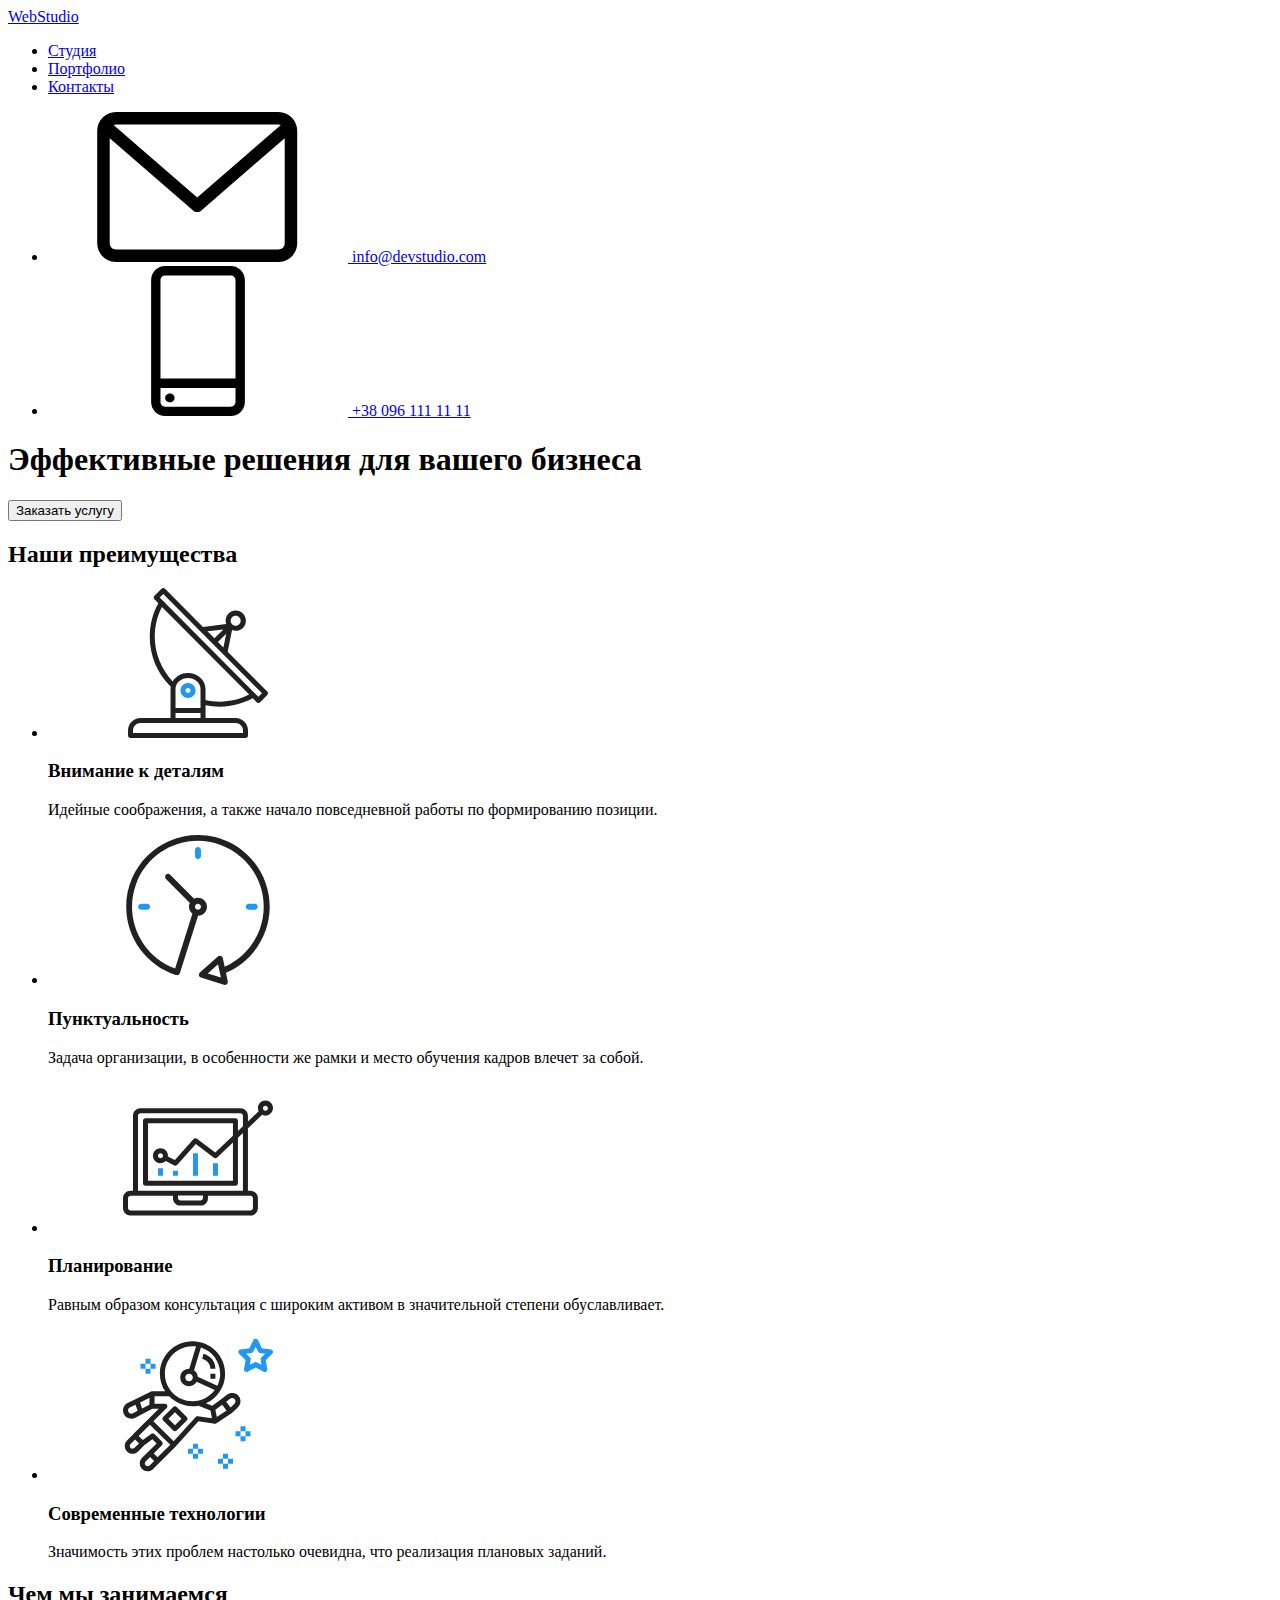
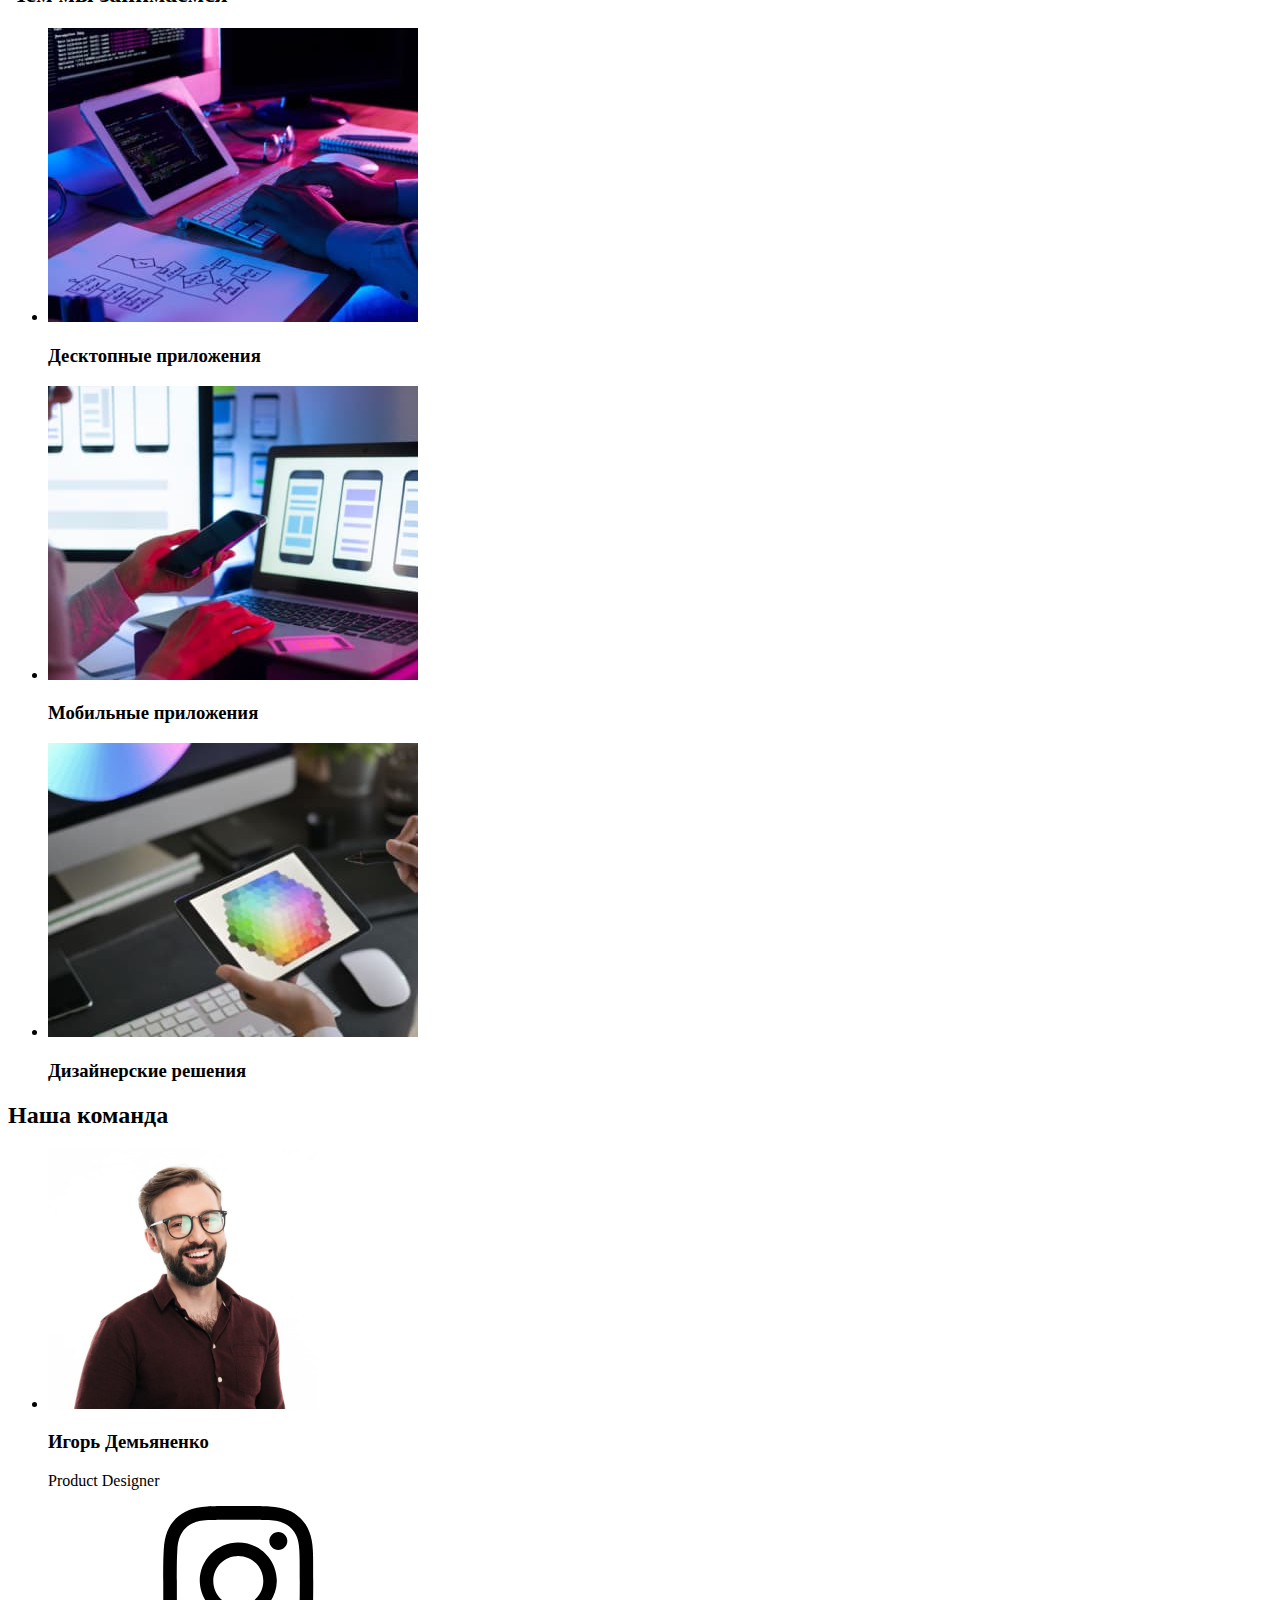
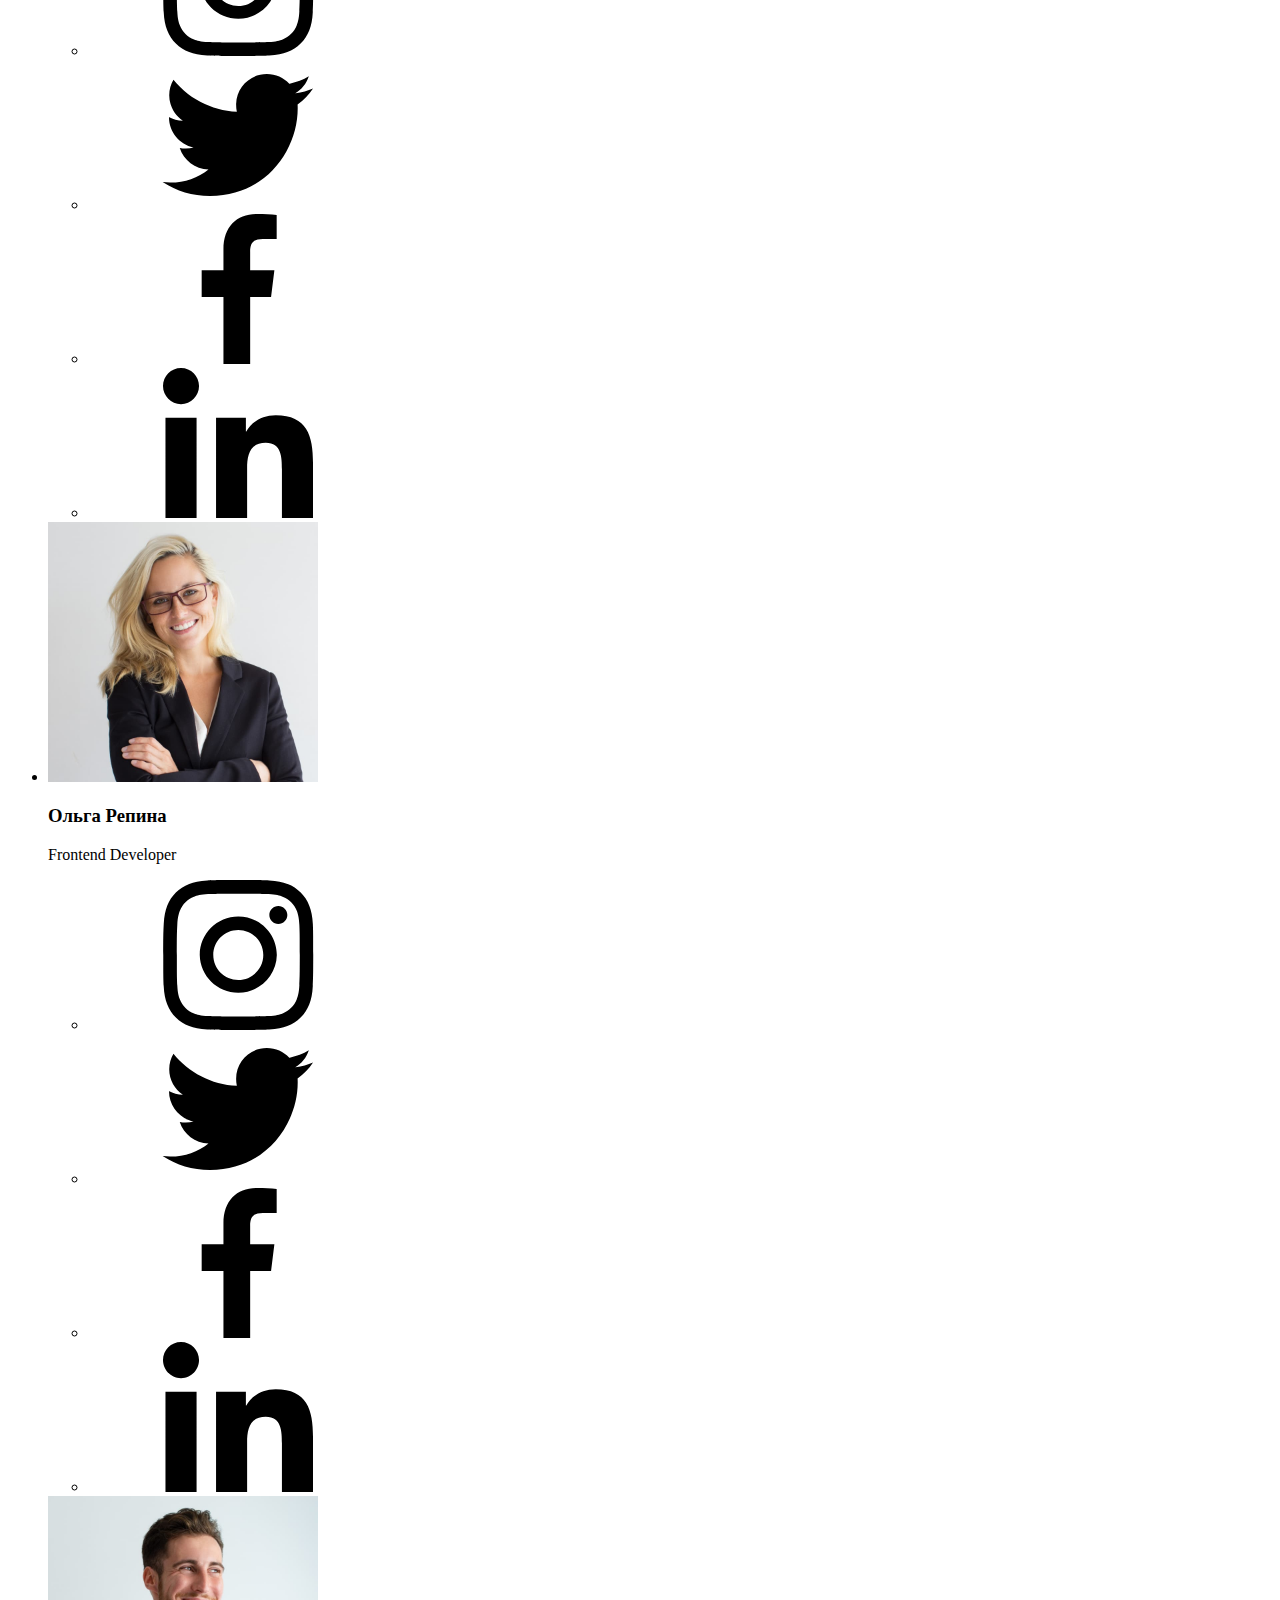
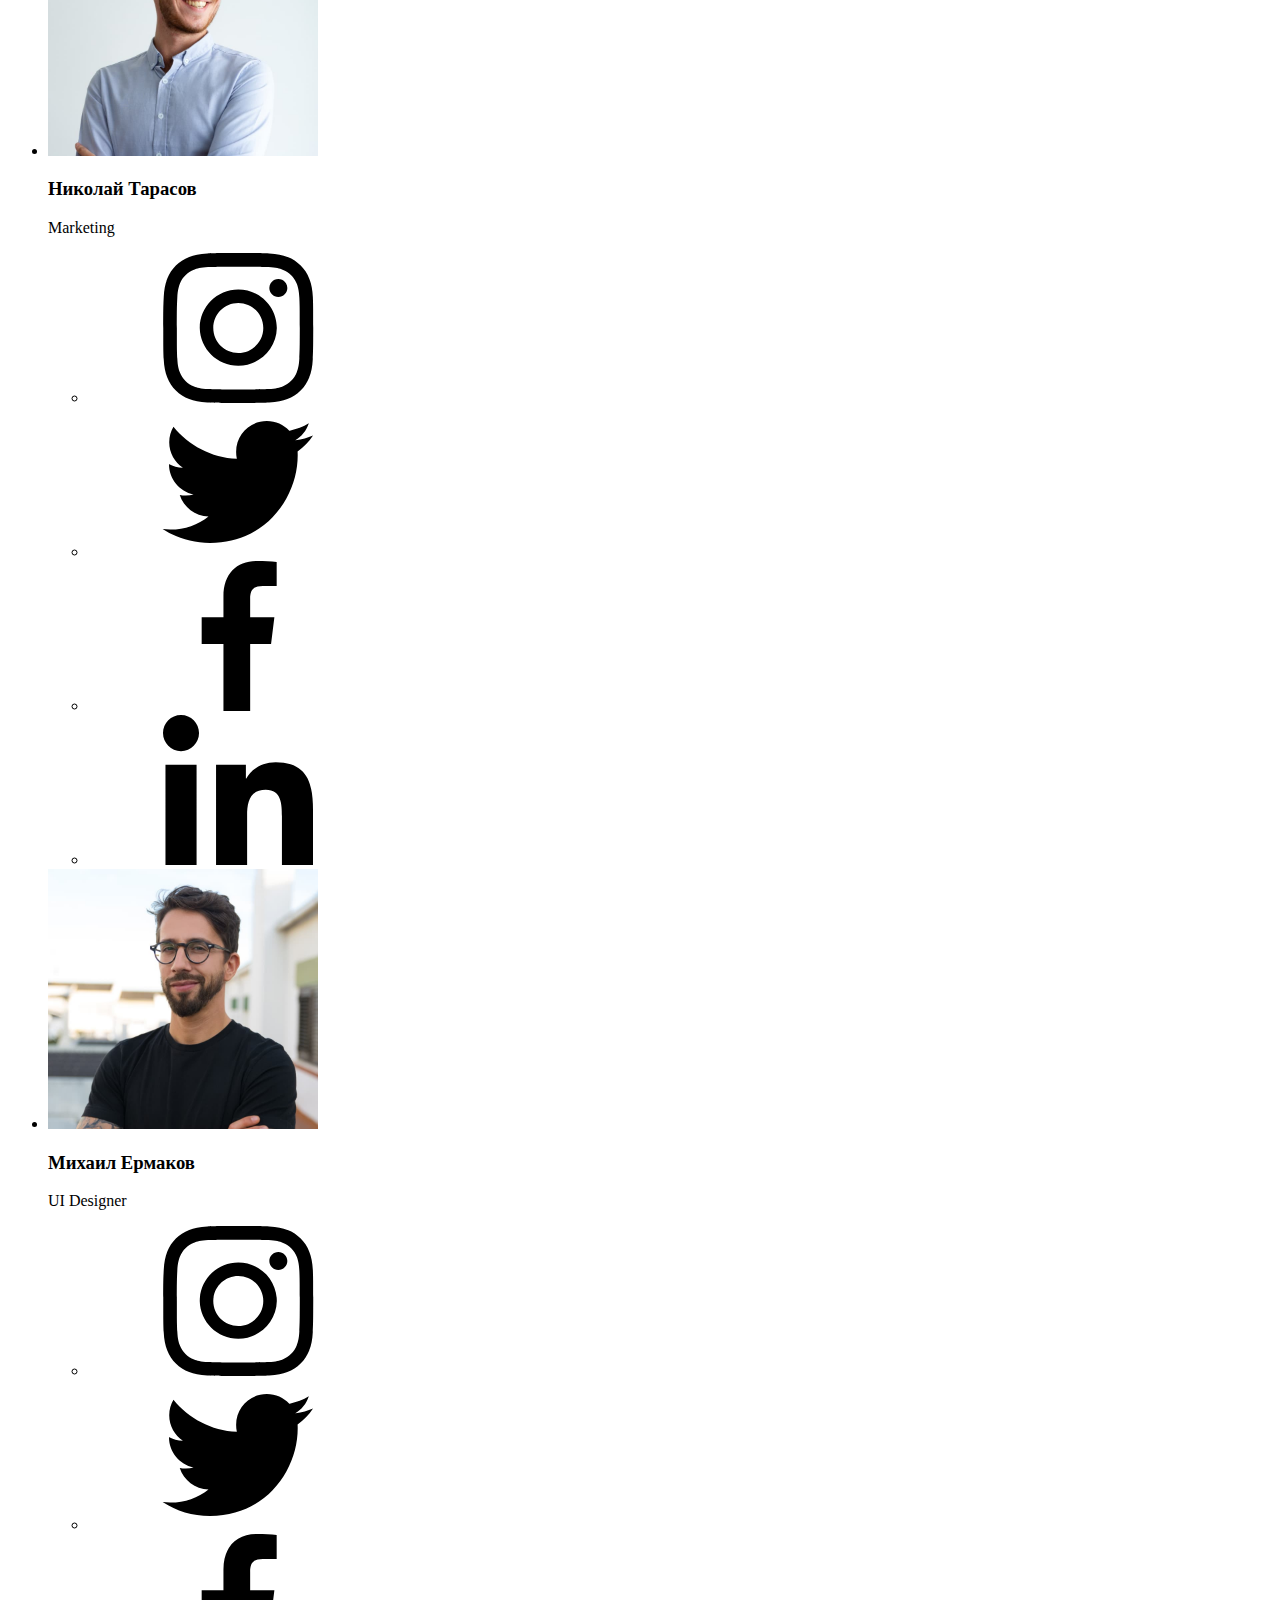
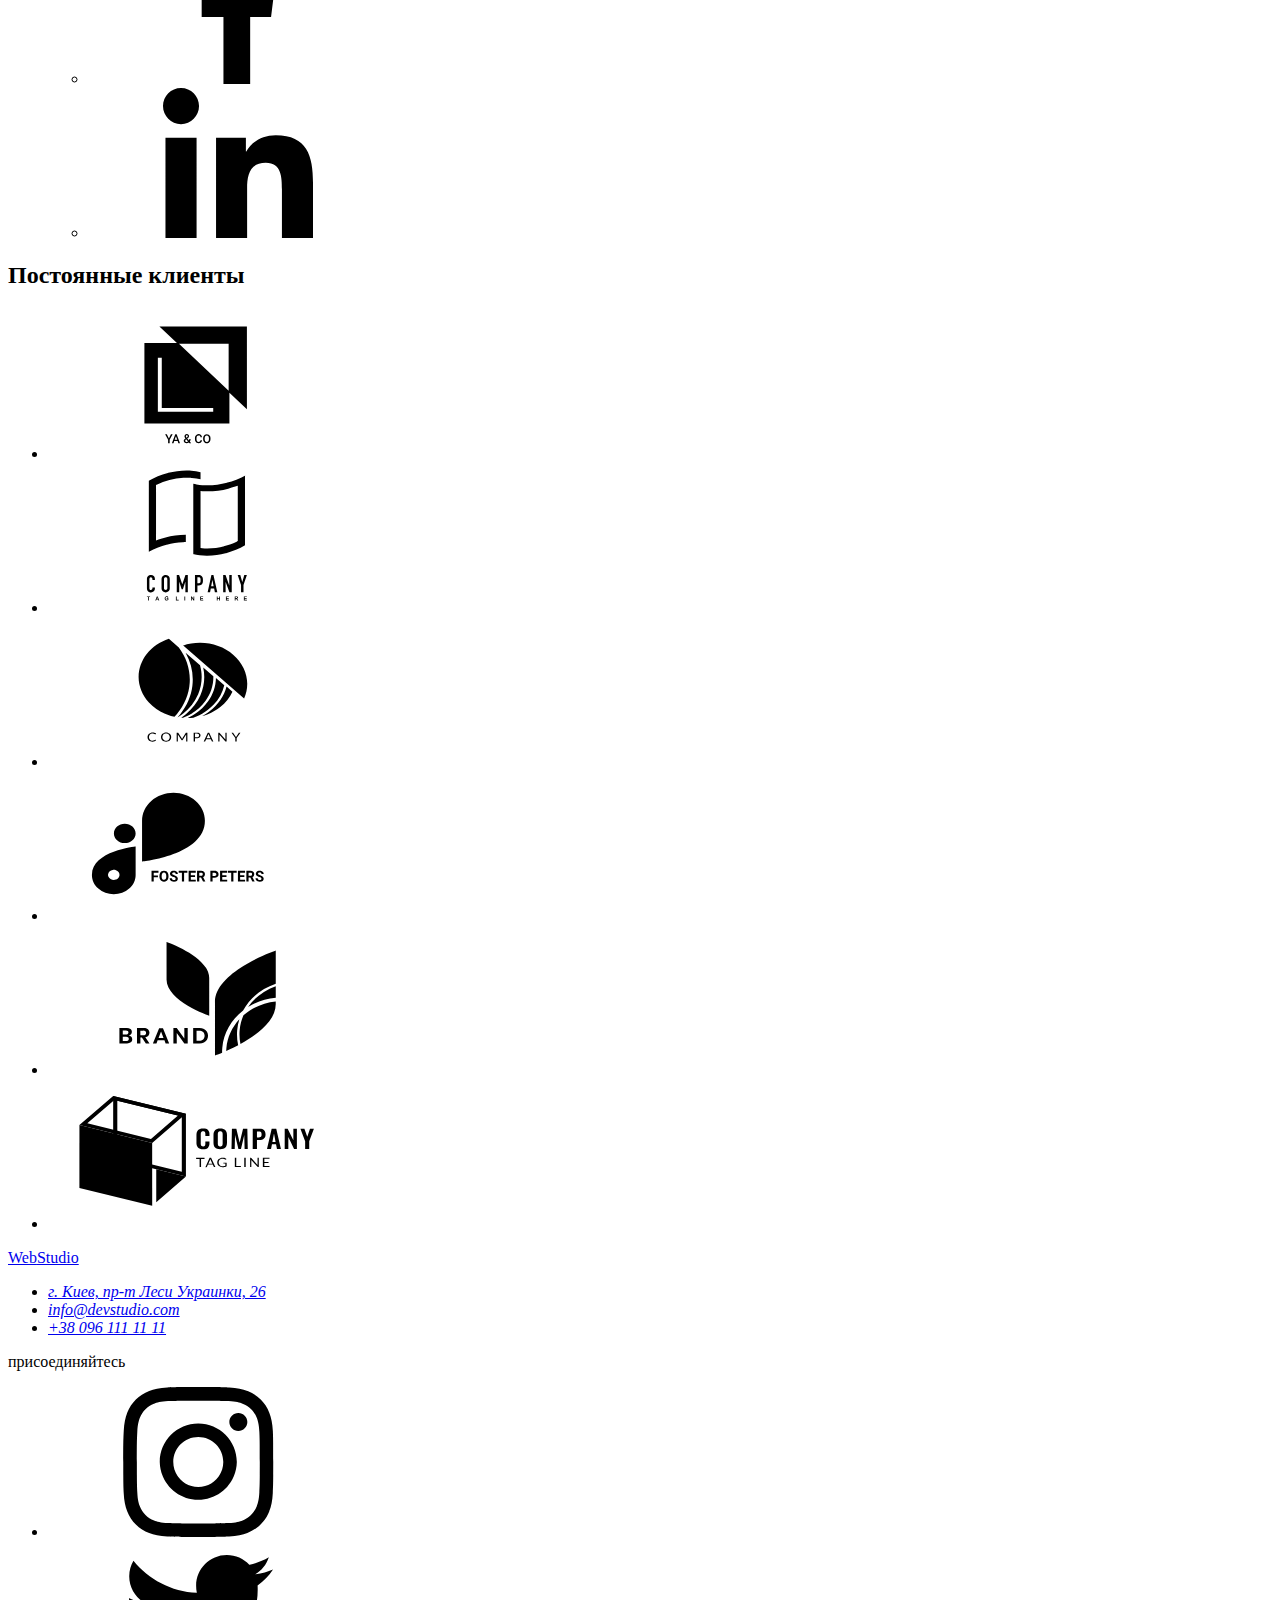
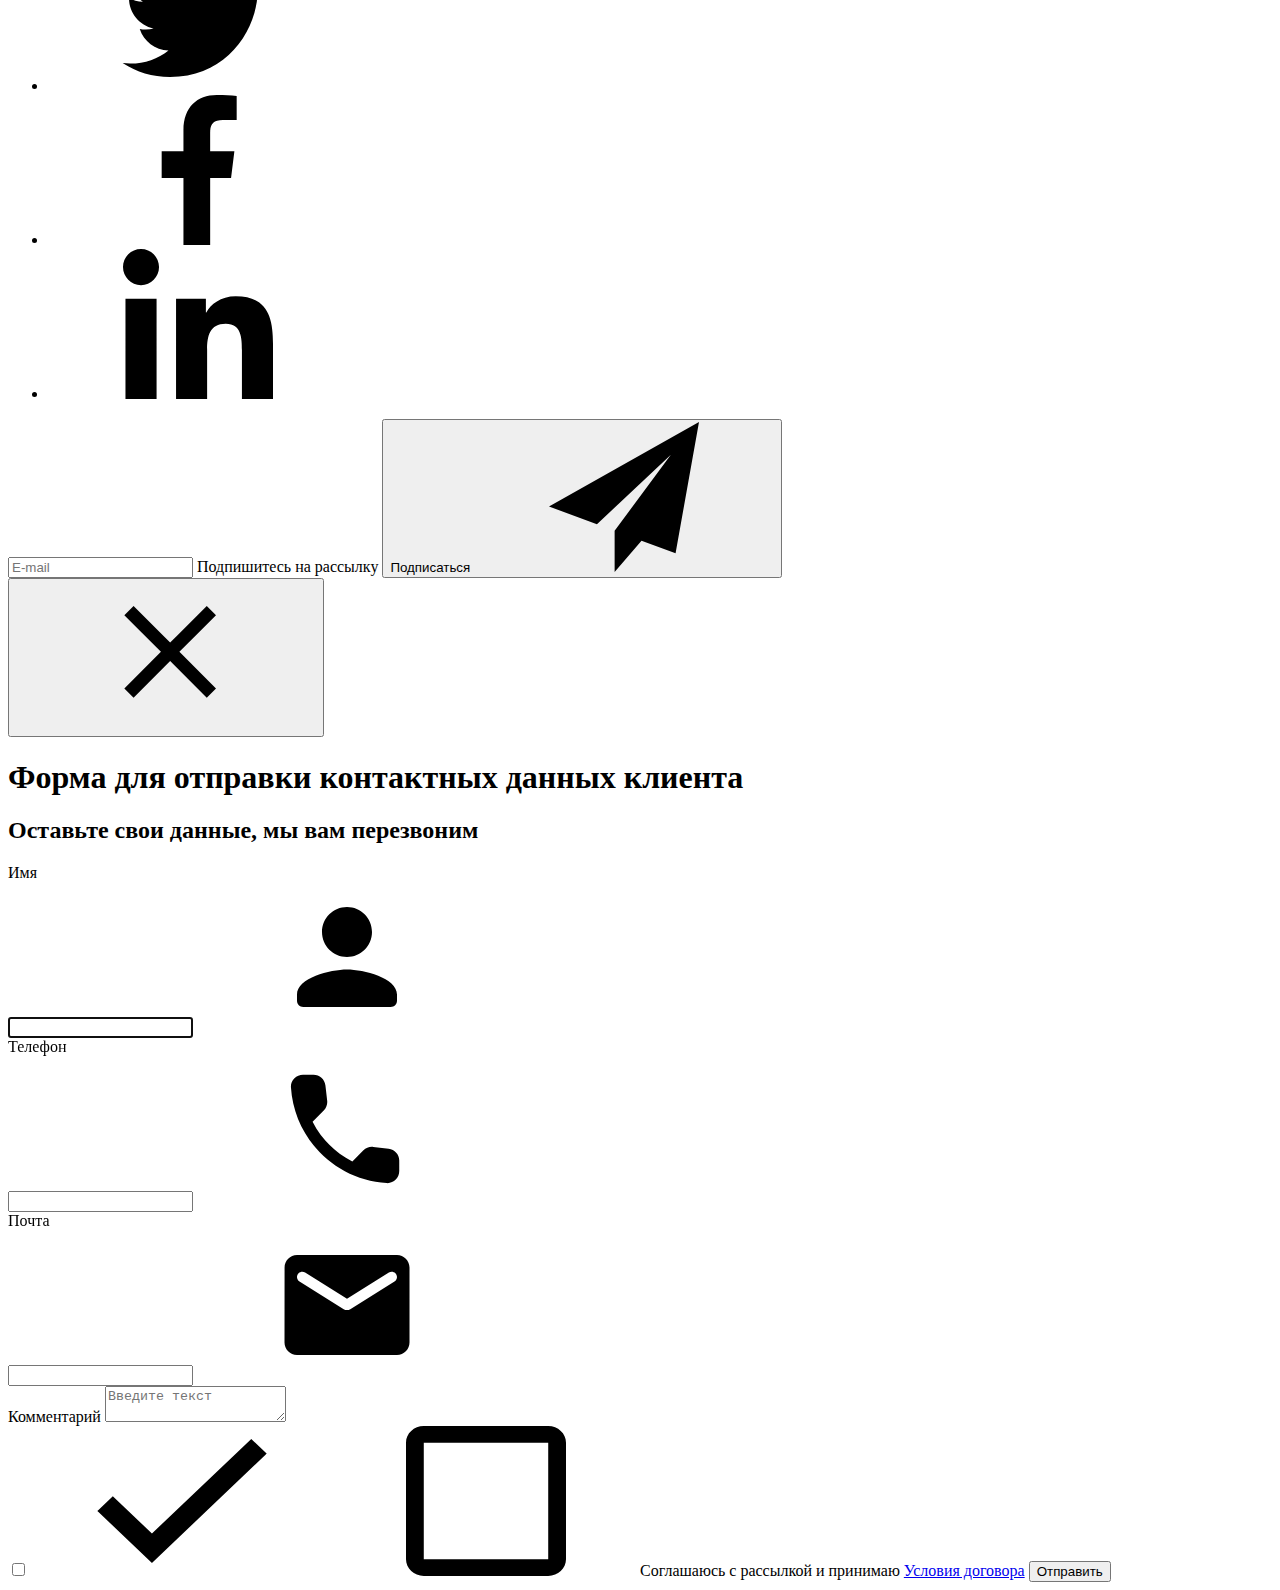
==== commit fa428c20: "hw7 final-13.05.2022" ====
--- a/index.html
+++ b/index.html
@@ -11,8 +11,9 @@
       href="https://fonts.googleapis.com/css2?family=Raleway:wght@700&family=Roboto:wght@400;500;700;900&display=swap"
       rel="stylesheet"
     />
-    <link rel="stylesheet" href="./css/modern-normalize.css" />
-    <link rel="stylesheet" href="./css/styles.css" />
+    <!-- <link rel="stylesheet" href="./css/modern-normalize.css" />
+    <link rel="stylesheet" href="./css/styles.css" /> -->
+    <link rel="stylesheet" href="./dist/css/main.min.css" />
   </head>
   <body>
     <!-- header -->
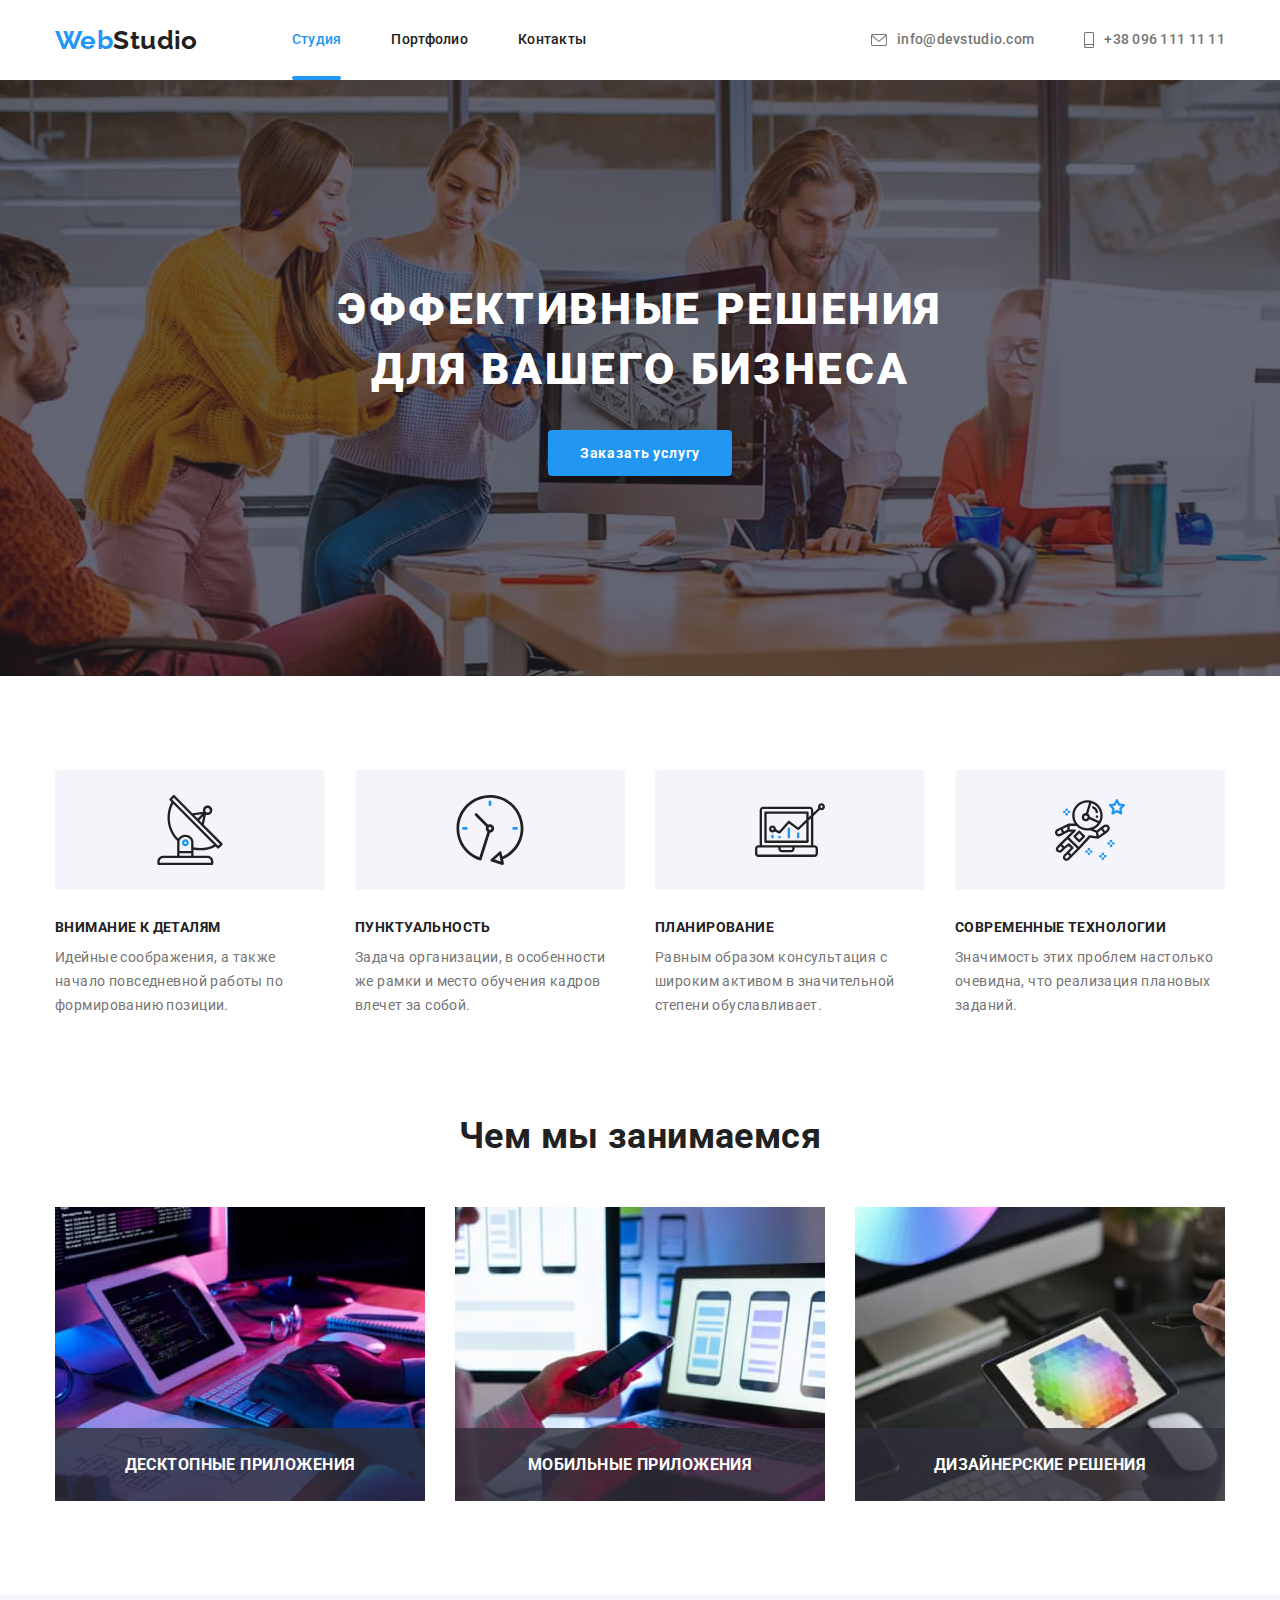
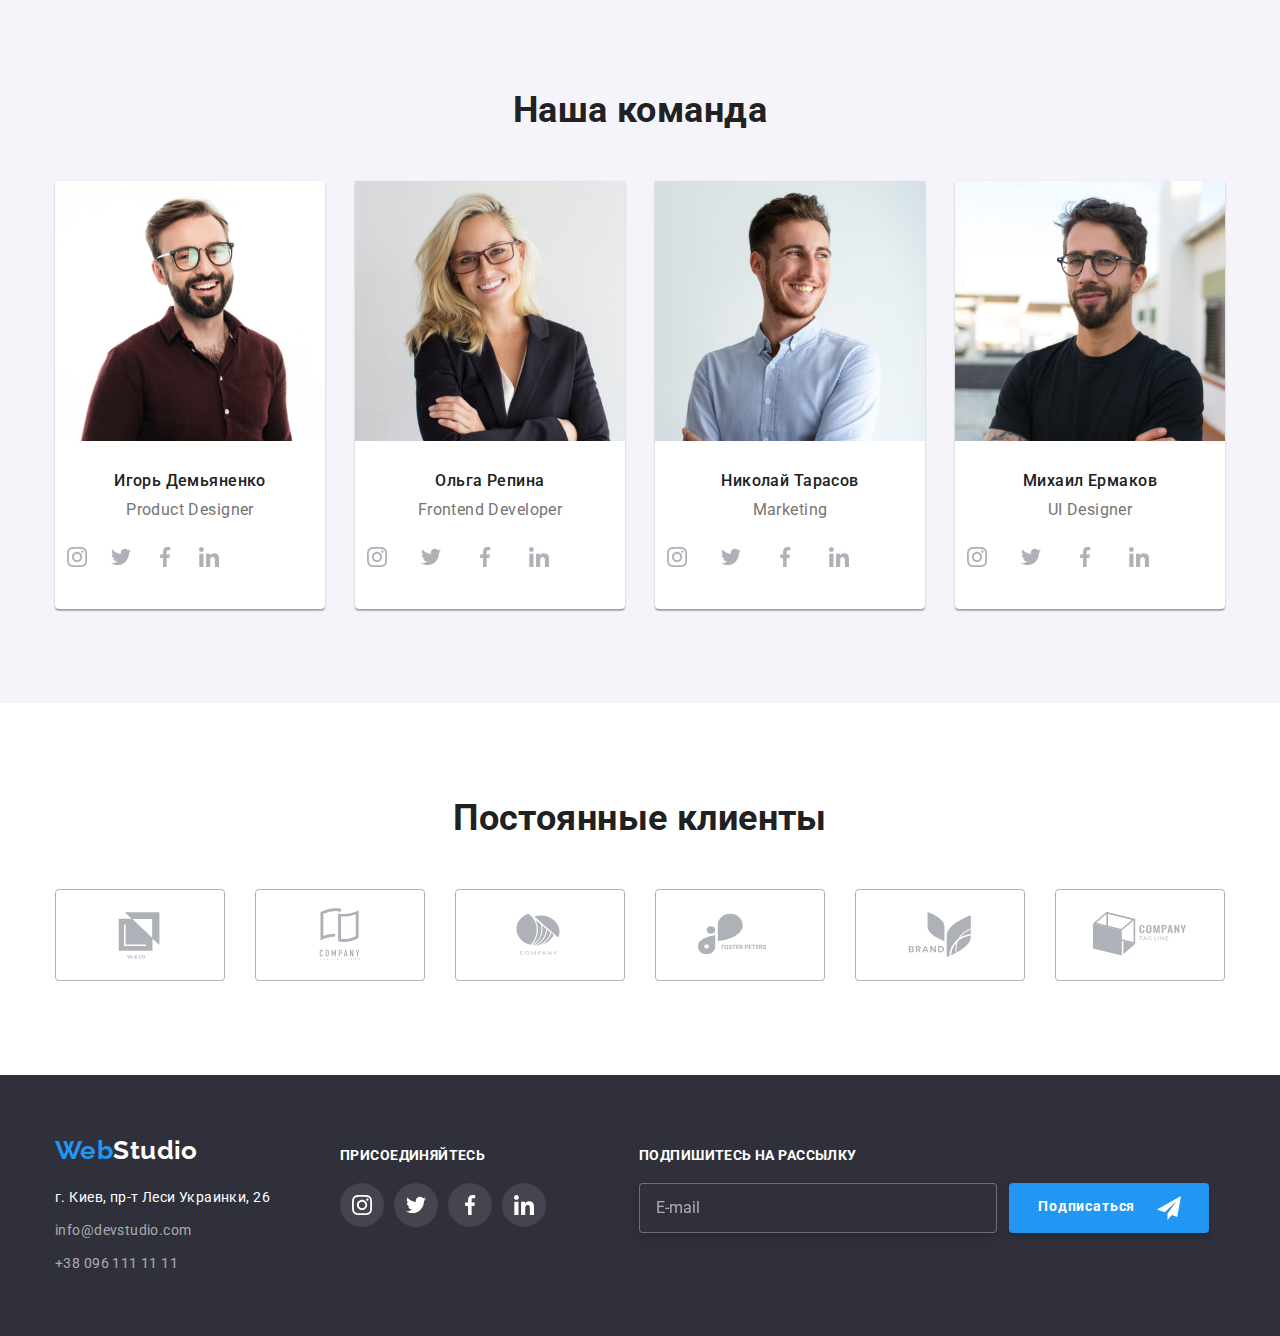
==== commit 5a2a7d94: "hw7 final-1 13.05.2022" ====
--- a/index.html
+++ b/index.html
@@ -13,7 +13,7 @@
     />
     <!-- <link rel="stylesheet" href="./css/modern-normalize.css" />
     <link rel="stylesheet" href="./css/styles.css" /> -->
-    <link rel="stylesheet" href="./dist/css/main.min.css" />
+    <link rel="stylesheet" href="./css/main.min.css" />
   </head>
   <body>
     <!-- header -->
--- a/css/main.min.css
+++ b/css/main.min.css
@@ -0,0 +1 @@
+body{margin:0;font-family:system-ui,-apple-system,"Segoe UI",Roboto,Helvetica,Arial,sans-serif,"Apple Color Emoji","Segoe UI Emoji";background-color:var(--background-color);color:var(--main-text-color);font-family:"Roboto","Open Sans","Helvetica Neue",sans-serif;font-weight:400;font-size:14px;letter-spacing:.03em}:root{--background-color: #FFFFFF;--footer-background-color: #2F303A;--studio-down-background-color: #F5F4FA;--hover-logo-text-color: #2196F3;--hover-hero-button-color: #188CE8;--title-text-color: #212121;--main-text-color: #757575;--footer-links-color: rgba(255, 255, 255, 0.6);--social-network-icons: #afb1b8;--footer-social-background: rgba(255, 255, 255, 0.1);--overlay-background-color: rgba(33, 150, 243, 0.9);--backdrop-color: rgba(0, 0, 0, 0.2);--placeholder-color: rgba(117, 117, 117, 0.5)}.section{padding:94px 0px}.container{width:1200px;margin:0 auto;padding-left:15px;padding-right:15px}.visually-hidden{position:absolute;width:1px;height:1px;margin:-1px;border:0;padding:0;white-space:nowrap;-webkit-clip-path:inset(100%);clip-path:inset(100%);clip:rect(0 0 0 0);overflow:hidden}.primary-title{font-weight:700;font-size:36px;line-height:1.17;text-align:center;color:var(--title-text-color)}/*! modern-normalize v1.1.0 | MIT License | https://github.com/sindresorhus/modern-normalize */*,*::before,*::after{box-sizing:border-box}img{display:block}h1,h2,h3,h4,h5,h6,p,ul,a{margin:0;padding:0;list-style:none;text-decoration:none}html{line-height:1.15;-webkit-text-size-adjust:100%;-moz-tab-size:4;-o-tab-size:4;tab-size:4}hr{height:0;color:inherit}abbr[title]{-webkit-text-decoration:underline dotted;text-decoration:underline dotted}b,strong{font-weight:bolder}code,kbd,samp,pre{font-family:ui-monospace,SFMono-Regular,Consolas,"Liberation Mono",Menlo,monospace;font-size:1em}small{font-size:80%}sub,sup{font-size:75%;line-height:0;position:relative;vertical-align:baseline}sub{bottom:-0.25em}sup{top:-0.5em}table{text-indent:0;border-color:inherit}button,input,optgroup,select,textarea{font-family:inherit;font-size:100%;line-height:1.15;margin:0}button,select{text-transform:none}button,[type=button],[type=reset],[type=submit]{-webkit-appearance:button}::-moz-focus-inner{border-style:none;padding:0}:-moz-focusring{outline:1px dotted ButtonText}:-moz-ui-invalid{box-shadow:none}legend{padding:0}progress{vertical-align:baseline}::-webkit-inner-spin-button,::-webkit-outer-spin-button{height:auto}[type=search]{-webkit-appearance:textfield;outline-offset:-2px}::-webkit-search-decoration{-webkit-appearance:none}::-webkit-file-upload-button{-webkit-appearance:button;font:inherit}summary{display:list-item}.social-icon__link,.customers__link,.item__image,.form--button,.cross-button{display:flex;align-items:center;justify-content:center}.social-icon,.contact__details,.contact,.header__section{display:flex;align-items:center}.filter-list,.customers{display:flex;justify-content:center}.header__border{border-bottom:1px solid #ececec}.nav{display:flex}.nav__item{position:relative;display:block;margin-right:50px}.nav__item:first-child{margin-left:94px}.nav__item:last-child{margin-right:0px}.nav__page{display:block;font-weight:500;line-height:1.14;color:var(--title-text-color);letter-spacing:.02em;padding:32px 0px;transition:color 250ms cubic-bezier(0.4, 0, 0.2, 1)}.nav__page--current{color:var(--hover-logo-text-color)}.nav__page--current::after{content:"";display:block;position:absolute;bottom:0;nav-left:0;background-color:#2196f3;height:4px;width:100%;border-radius:2px}.nav__page:hover,.nav__page:focus{color:var(--hover-logo-text-color)}.contact--position{margin-left:auto}.contact__item{margin-left:50px}.contact__item:first-child{margin-left:0}.contact__details{font-weight:500;font-size:14px;line-height:1.14;color:var(--desrcrition-text-color);letter-spacing:.02em;text-decoration:none;padding:10px 0px;transition:color 250ms cubic-bezier(0.4, 0, 0.2, 1)}.contact__details:hover,.contact__details:focus{color:var(--hover-logo-text-color)}.contact__svg-envelope{width:16px;height:12px;margin-right:10px;fill:#757575;transition:fill 250ms cubic-bezier(0.4, 0, 0.2, 1)}.contact__svg-smartphone{width:10px;height:16px;margin-right:10px;fill:#757575;transition:fill 250ms cubic-bezier(0.4, 0, 0.2, 1)}.contact__details:hover>.contact__svg-envelope,.contact__details:focus>.contact__svg-envelope,.contact__details:hover>.contact__svg-smartphone,.contact__details:focus>.contact__svg-smartphone{fill:var(--hover-logo-text-color)}.hero{background-image:linear-gradient(to left, rgba(47, 48, 58, 0.4), rgba(47, 48, 58, 0.4)),url(/images/bg-1.jpg);background-repeat:no-repeat;background-size:cover;background-position:center;margin:0 auto;text-align:center;max-width:1600px;color:var(--background-color);padding:200px 0px}.hero__title{font-weight:900;font-size:44px;line-height:1.36;letter-spacing:.06em;text-transform:uppercase;max-width:696px;margin:0px auto}.backdrop{position:fixed;top:0;left:0;width:100%;height:100%;z-index:1;background-color:var(--backdrop-color);opacity:1;transition:opacity 250ms cubic-bezier(0.4, 0, 0.2, 1)}.backdrop.is-hidden{opacity:0;pointer-events:none}.modal{width:528px;background-color:#fff;box-shadow:0px 1px 3px rgba(0,0,0,.12),0px 1px 1px rgba(0,0,0,.14),0px 2px 1px rgba(0,0,0,.2);border-radius:4px;left:50%;top:50%;transform:translate(-50%, -50%) scale(1);transition:transform 250ms cubic-bezier(0.4, 0, 0.2, 1)}.modal--absolute{position:absolute}.cross-button{position:absolute;border:1px solid rgba(0,0,0,.1);box-sizing:border-box;width:30px;height:30px;border-radius:50%;right:8px;top:8px;background-color:#fff;cursor:pointer}.cross-button__svg{transition:fill 250ms cubic-bezier(0.4, 0, 0.2, 1)}.cross-button:hover .cross-button__svg,.cross-button:focus .cross-button__svg{fill:var(--hover-logo-text-color)}.cross-button__icon{width:18px;height:18px;padding:0;margin:0;fill:#000}.form{padding:40px 40px}.form__title{font-weight:700;font-size:20px;line-height:1.15;text-align:center;color:var(--title-text-color);margin-bottom:12px}.form--button{width:200px;height:50px;margin:30px auto 0}.form-block+.form-block{margin-top:10px}.form-block__label{font-size:12px;line-height:1.16;letter-spacing:.01em}.form-block__input{display:flex;position:relative;margin-top:4px}.form-block__field{height:40px;width:100%;padding-left:42px;border:1px solid rgba(33,33,33,.2);box-sizing:border-box;border-radius:4px;outline:none;transition:border-color 250ms cubic-bezier(0.4, 0, 0.2, 1)}.form-block__image{position:absolute;margin-top:11px;margin-left:12px;height:18px;width:18px}.form-block__image{fill:var(--title-text-color);transition:fill 250ms cubic-bezier(0.4, 0, 0.2, 1)}.form-block__field--comment::-moz-placeholder{color:var(--placeholder-color)}.form-block__field--comment:-ms-input-placeholder{color:var(--placeholder-color)}.form-block__field--comment::placeholder{color:var(--placeholder-color)}.form-block__field--comment{height:120px;width:448px;padding:12px 16px;margin-top:4px;line-height:1.17;resize:none}.form-block__field:hover,.form-block__field:focus{border-color:var(--hover-logo-text-color)}.form-block__field:hover+.form-block__image,.form-block__field:focus+svg>.form-block__svg{fill:var(--hover-logo-text-color)}.form-block__svg:hover{fill:var(--hover-logo-text-color)}.form-agreement{position:relative;display:flex;justify-content:left;align-items:center;line-height:1.715;cursor:pointer}.form-agreement--position{margin-top:20px;margin-left:13px}.form-agreement__checkbox{-webkit-appearance:none;-moz-appearance:none;appearance:none}.form-agreement__check{position:absolute;height:15px;width:16px;border-radius:2px;background-size:contain;background-color:#2196f3;fill:var(--background-color);opacity:0;margin-right:7px;transition:opacity 250ms cubic-bezier(0.4, 0, 0.2, 1)}.form-agreement__checked-form{height:15px;width:16px;margin-right:7px}.form-agreement__checkbox:checked+.form-agreement__check{opacity:1}.form-agreement__checkbox:checked+.form-agreement__checked-form{opacity:0}.form-agreement__conditions{color:var(--hover-logo-text-color);text-decoration:underline;padding-left:3px}.section--advantages{padding-bottom:0}.advantages-list{display:flex}.item__image{width:270px;height:120px;background-color:var(--studio-down-background-color);border-radius:4px;margin-bottom:30px}.item__svg{width:70px;height:70px}.item__title{font-weight:700;font-size:inherit;line-height:1.14;text-transform:uppercase;color:var(--title-text-color)}.item__text{width:270px;height:75px;margin-top:10px;line-height:1.71}.item:not(:last-child){margin-right:30px}.product-list{display:flex;z-index:0}.product-list--position{margin-top:50px}.product-item{position:relative}.product-item:not(:last-child){margin-right:30px}.product-item__name-container{position:absolute;display:block;width:100%;bottom:0;background-color:rgba(47,48,58,.8)}.product-item__name{text-transform:uppercase;width:700;line-height:1.17;color:#fff;text-align:center;padding:27px 0}.team{background-color:var(--studio-down-background-color)}.team-list{display:flex}.team-list--margin{margin:50px -15px 0}.team-member{background-color:var(--background-color);text-align:center;box-shadow:0px 1px 3px rgba(0,0,0,.12),0px 1px 1px rgba(0,0,0,.14),0px 2px 1px rgba(0,0,0,.2);border-radius:0px 0px 4px 4px}.team-member--margin{margin:0 15px}.team-member__details{padding-top:30px}.team-member__name{font-weight:500;font-size:16px;line-height:1.19;color:var(--title-text-color)}.team-member__position{font-size:16px;line-height:1.19;margin-top:10px}.customers--margin{margin-top:50px}.customers__link{width:170px;height:92px;border:1px solid #afb1b8;box-sizing:border-box;border-radius:4px;transition:border-color 250ms cubic-bezier(0.4, 0, 0.2, 1)}.customers__link{width:170px;height:92px;border:1px solid #afb1b8;box-sizing:border-box;border-radius:4px;transition:border-color 250ms cubic-bezier(0.4, 0, 0.2, 1)}.customers__link:hover,.customers__link:focus{border-color:var(--hover-logo-text-color)}.customers__link:hover .customers__icon,.customers__link:focus .customers__icon{fill:var(--hover-logo-text-color)}.customers__item:not(:first-child){margin-left:30px}.customers__icon{width:106px;height:60px;fill:#afb1b8;transition:fill 250ms cubic-bezier(0.4, 0, 0.2, 1)}.filter-list__item:not(:last-child){margin-right:8px}.progect-list{display:flex;flex-wrap:wrap;margin:-15px;margin-top:50px}.progect{width:370px;border:1px solid #eee;transition:box-shadow 250ms cubic-bezier(0.4, 0, 0.2, 1)}.progect--margin{margin:15px}.progect__description{padding:20px 24px;display:block}.progect__direction{font-size:16px;line-height:1.88;margin-top:4px;text-decoration:none}.progect__owner{font-weight:700;font-size:18px;line-height:2;letter-spacing:.06em;color:#212121}.progect__image{position:relative;overflow:hidden}.progect__image::after{content:"";position:absolute;display:block;top:0;left:0;width:100%;height:100%;background:var(--overlay-background-color);transform:translateY(100%);transition:transform 250ms cubic-bezier(0.4, 0, 0.2, 1)}.progect:hover,.progect:focus{box-shadow:0px 1px 1px rgba(0,0,0,.12),0px 4px 4px rgba(0,0,0,.06),1px 4px 6px rgba(0,0,0,.16)}.progect:hover .progect__image::after{transform:translateY(0)}.footer-section{background-color:var(--footer-background-color);padding:60px 0}.footer{display:flex}.address{line-height:1.71;font-style:normal;margin-top:20px}.address__contact{color:var(--background-color);text-decoration:none;transition:color 250ms cubic-bezier(0.4, 0, 0.2, 1)}.address__details{color:var(--footer-links-color);text-decoration:none;display:block;margin-top:9px;transition:color 250ms cubic-bezier(0.4, 0, 0.2, 1)}.address__contact:hover,.address__details:hover,.address__contact:focus,.address__details:focus{color:var(--hover-logo-text-color)}.footer-social-section{margin-top:12px;margin-left:70px}.footer-social-section__text{font-weight:700;color:var(--background-color);text-transform:uppercase}.footer-form{position:relative}.footer-form__label{font-weight:700;text-transform:uppercase;color:#fff}.footer-form--position{margin-top:12px;margin-left:93px}.footer-form__input{position:absolute;height:50px;width:358px;box-sizing:border-box;color:rgba(255,255,255,.6);left:0;top:36px;border:1px solid rgba(255,255,255,.3);filter:drop-shadow(0px 4px 4px rgba(0, 0, 0, 0.15));border-radius:4px;background:#2f303a;padding:0px 16px}.footer-form__input::-moz-placeholder{font-size:16px;line-height:1.25;color:rgba(255,255,255,.6)}.footer-form__input:-ms-input-placeholder{font-size:16px;line-height:1.25;color:rgba(255,255,255,.6)}.footer-form__input::placeholder{font-size:16px;line-height:1.25;color:rgba(255,255,255,.6)}.button{font-weight:700;font-size:inherit;line-height:1.88;letter-spacing:.06em;box-shadow:0px 4px 4px rgba(0,0,0,.15);border-radius:4px;border-style:none;background:var(--hover-logo-text-color);color:var(--background-color);cursor:pointer;transition:background-color 250ms cubic-bezier(0.4, 0, 0.2, 1)}.button:hover,.button:focus{background-color:var(--hover-hero-button-color)}.button--hero{padding:10px 32px;margin-top:30px}.button--footer{position:relative;display:flex;width:200px;height:50px;margin-left:370px;padding:0px;top:20px}.button__footer-text{position:absolute;left:29px;top:10px}.button__footer-image{position:absolute;right:28px;top:13px;width:24px;height:24px;fill:var(--background-color)}.button--filter{background:var(--studio-down-background-color);color:var(--title-text-color);font-weight:500;line-height:1.62;letter-spacing:inherit;padding:6px 22px;border-color:var(--studio-down-background-color)}.button--filter:hover,.button--filter:focus{background-color:var(--hover-logo-text-color);color:var(--background-color);box-shadow:0px 3px 1px rgba(0,0,0,.1),0px 1px 2px rgba(0,0,0,.08),0px 2px 2px rgba(0,0,0,.12)}.social-icon--team{margin-top:16px;margin-bottom:30px}.social-icon__link{width:44px;height:44px;cursor:pointer;border-radius:50%;transition:background-color 250ms cubic-bezier(0.4, 0, 0.2, 1)}.social-icon__list+.social-icon__list{margin-left:10px}.social-icon__svg{width:20px;height:20px;transition:fill 250ms cubic-bezier(0.4, 0, 0.2, 1)}.social-icon__svg--team{fill:var(--social-network-icons)}.social-icon__link:hover,.social-icon__link:focus{background-color:var(--hover-logo-text-color)}.social-icon__link:hover>.social-icon__svg,.social-icon__link:focus>.social-icon__svg{fill:var(--background-color)}.social-icon--footer{margin-top:20px}.social-icon__link--footer{background-color:var(--footer-social-background)}.social-icon__link--footer:hover,.social-icon__link--footer:focus{background-color:var(--hover-logo-text-color)}.social-icon__svg--footer{fill:var(--background-color)}.logo{text-decoration:none;font-family:"Raleway",sans-serif;color:var(--hover-logo-text-color);font-weight:700;font-size:26px;line-height:1.19}.logo__header{color:var(--title-text-color)}.logo__footer{color:#fff}/*# sourceMappingURL=main.min.css.map */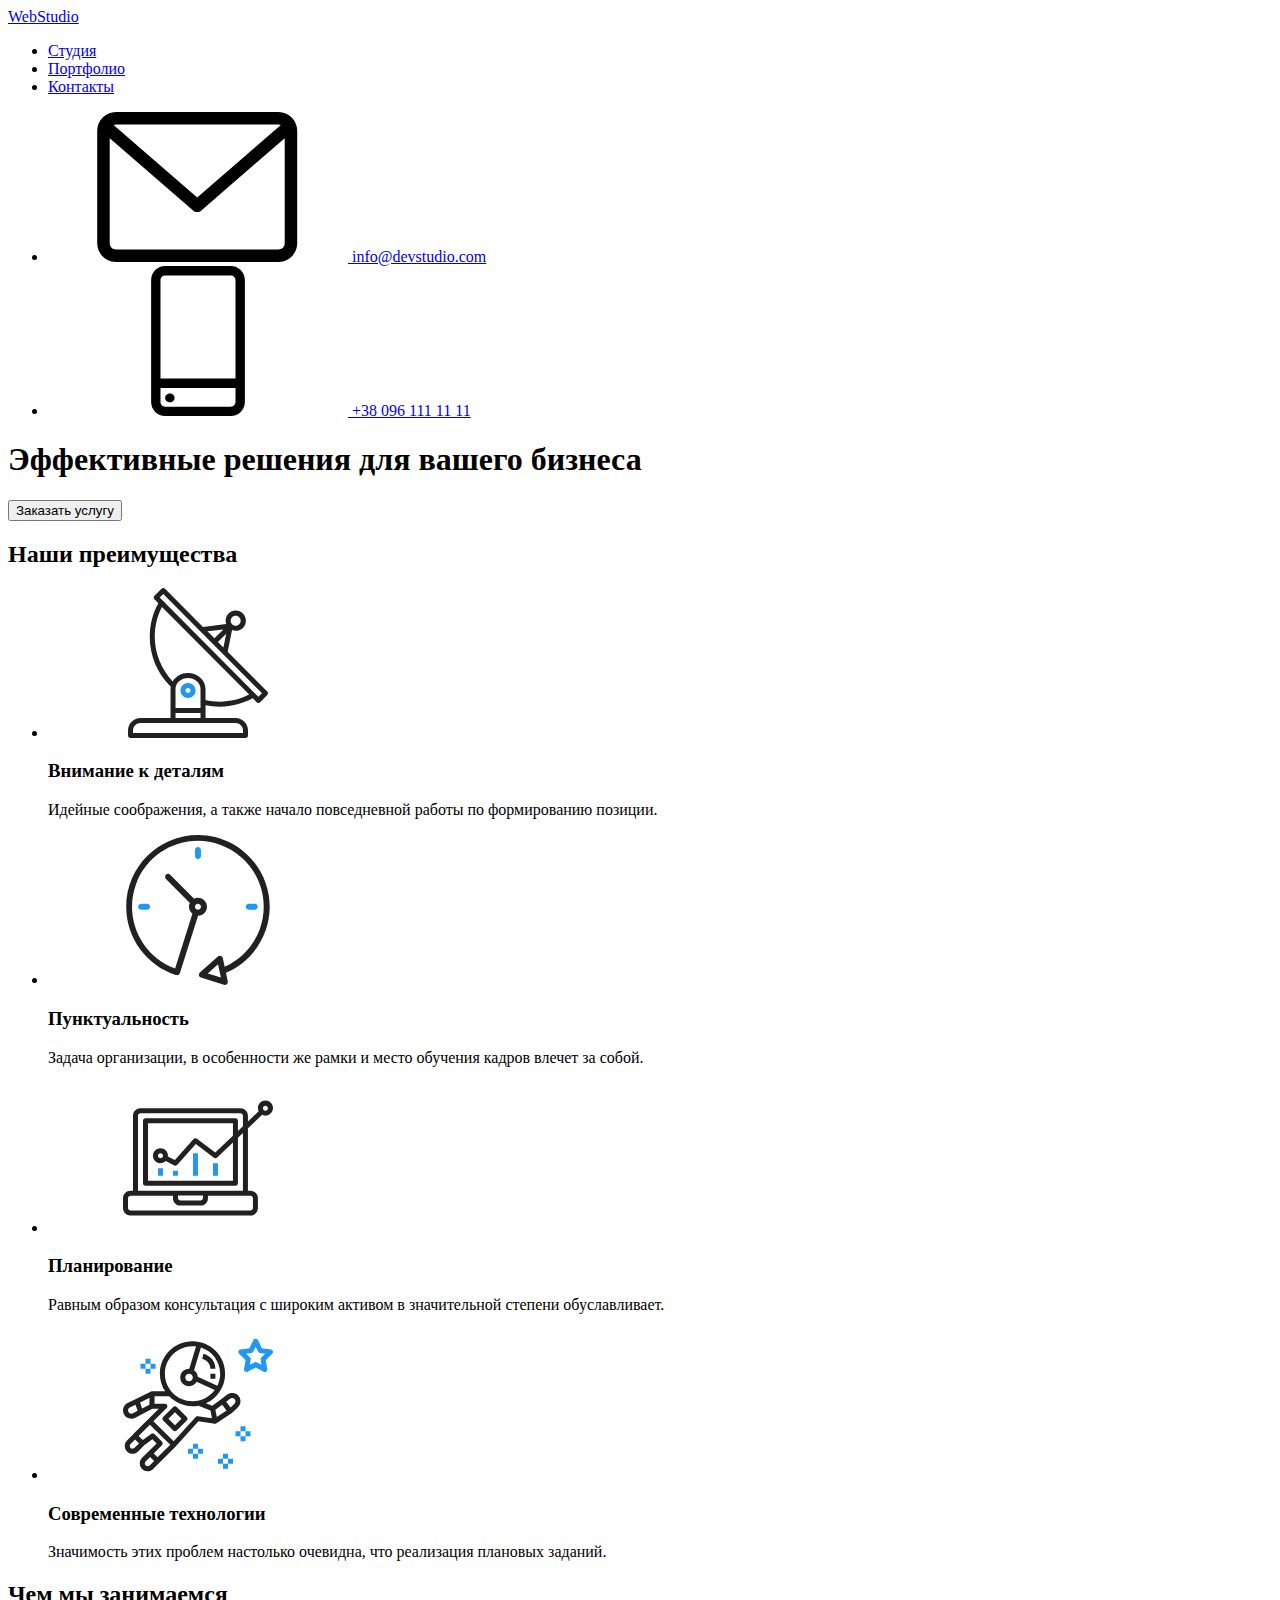
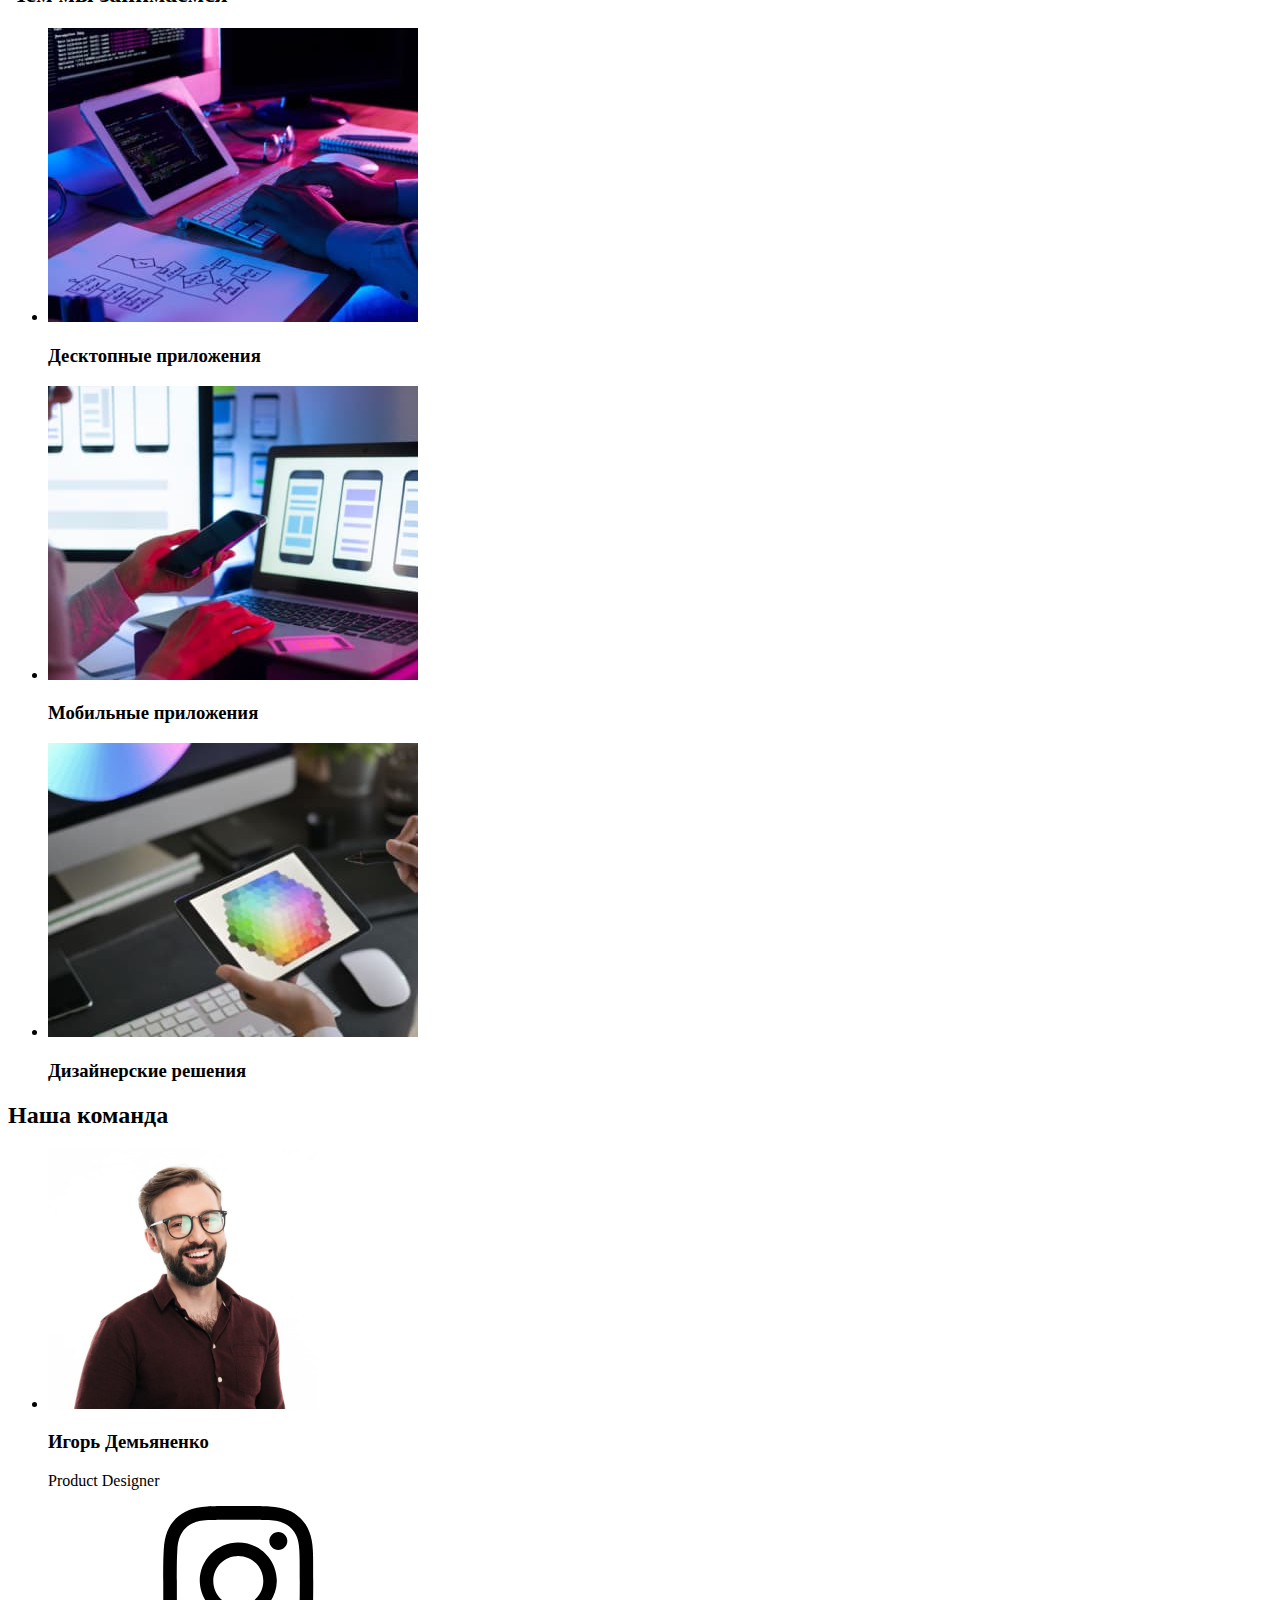
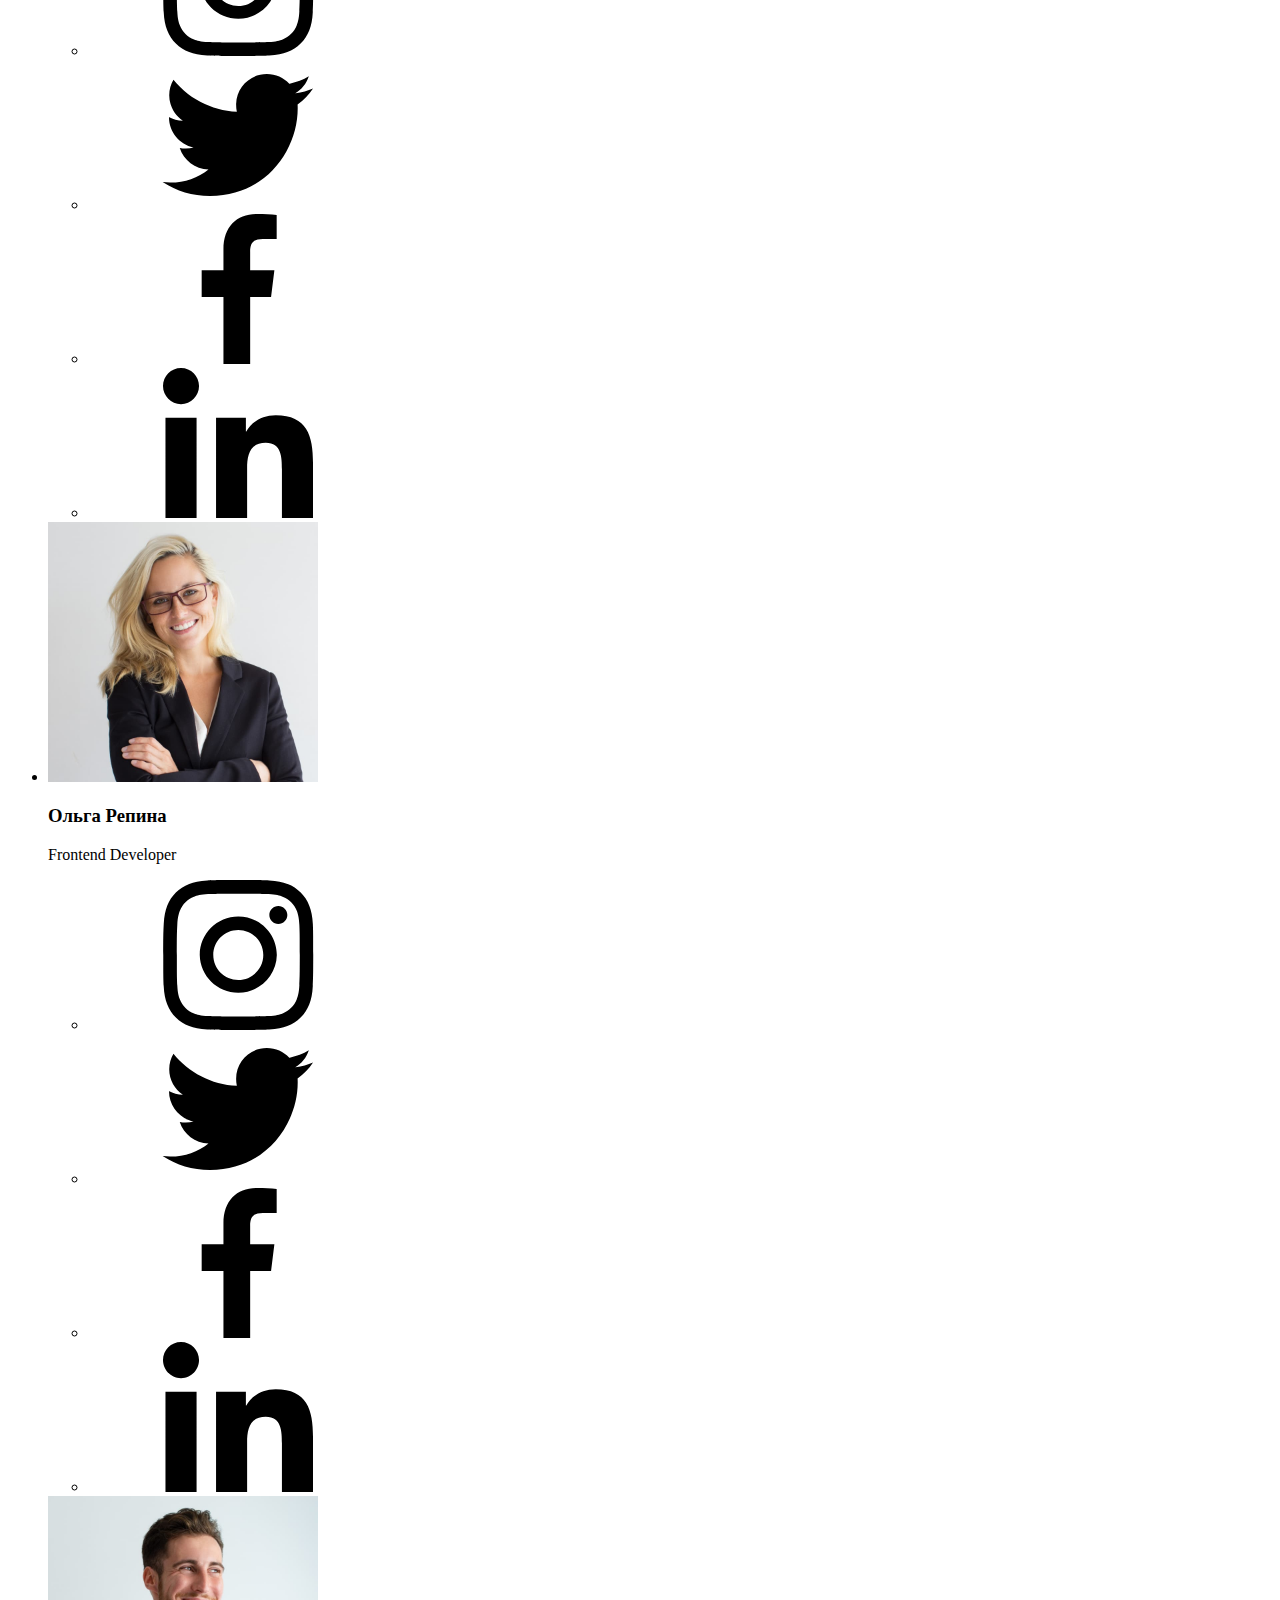
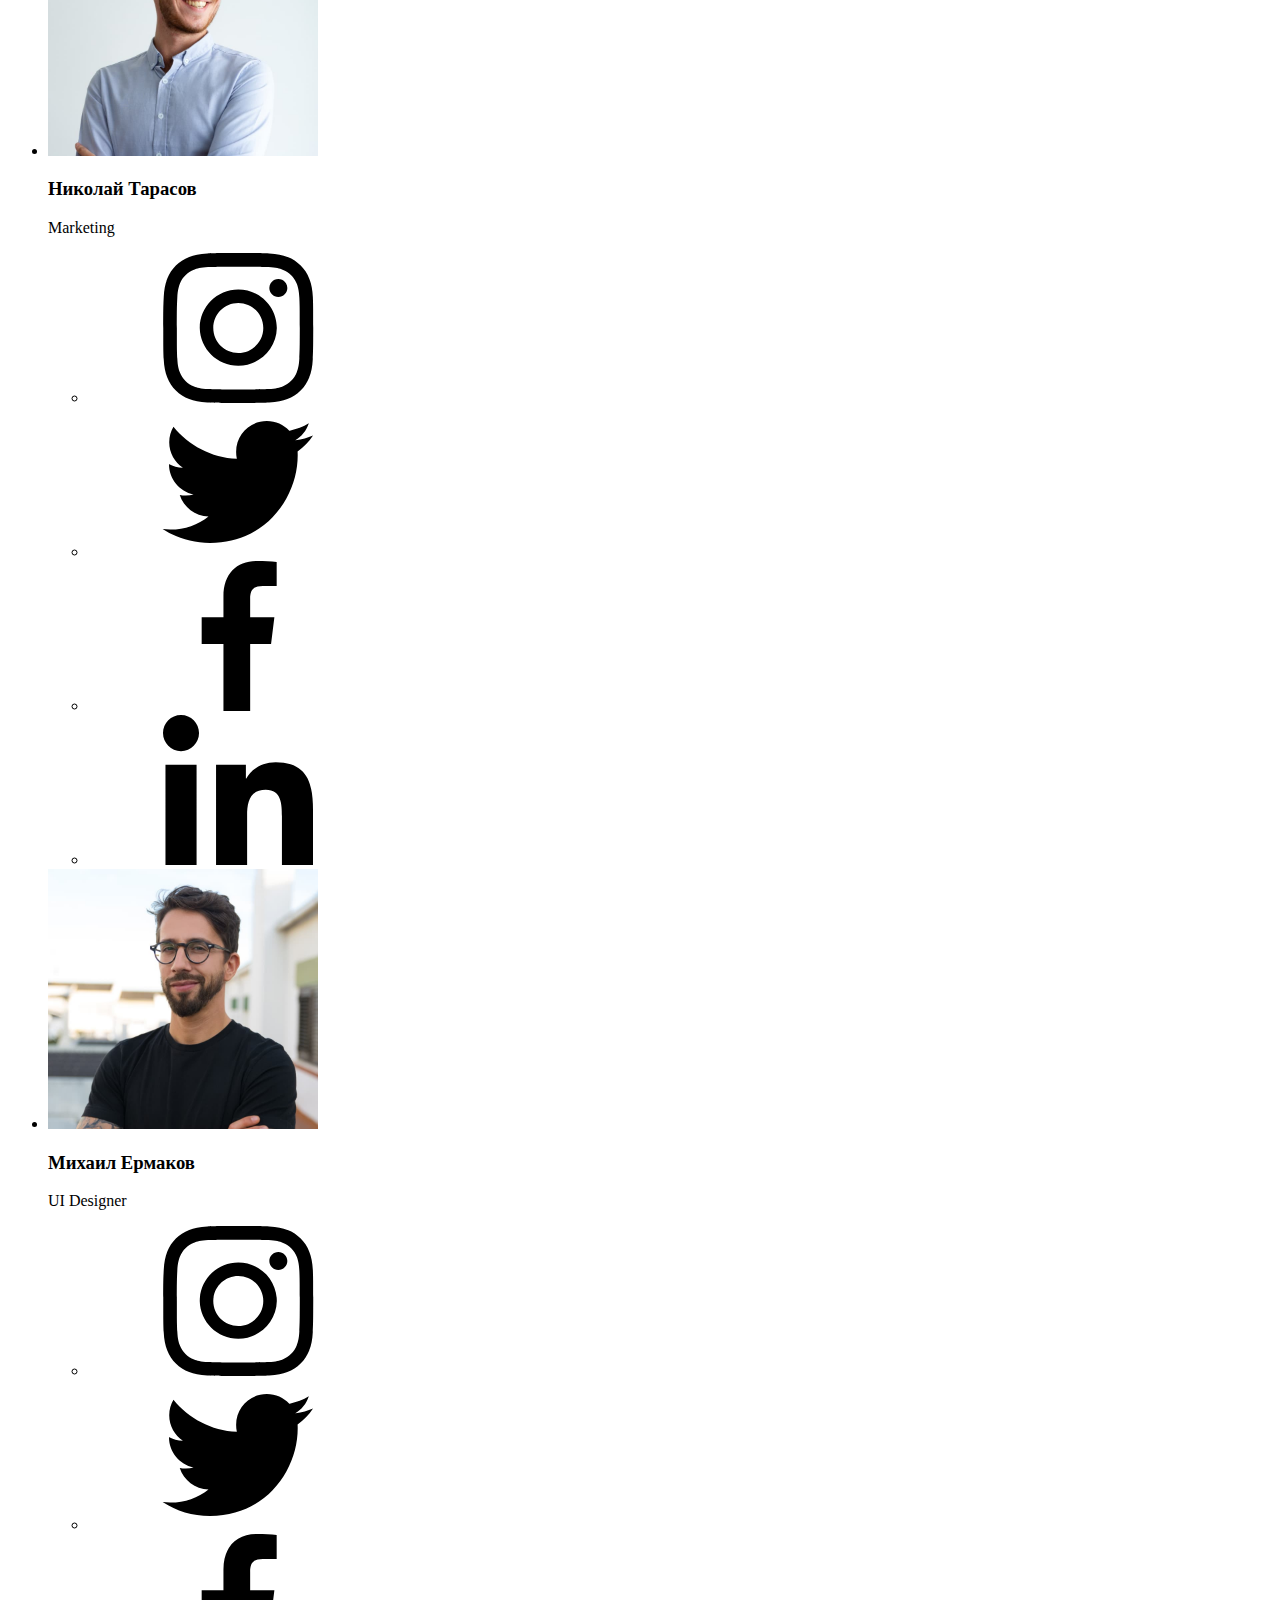
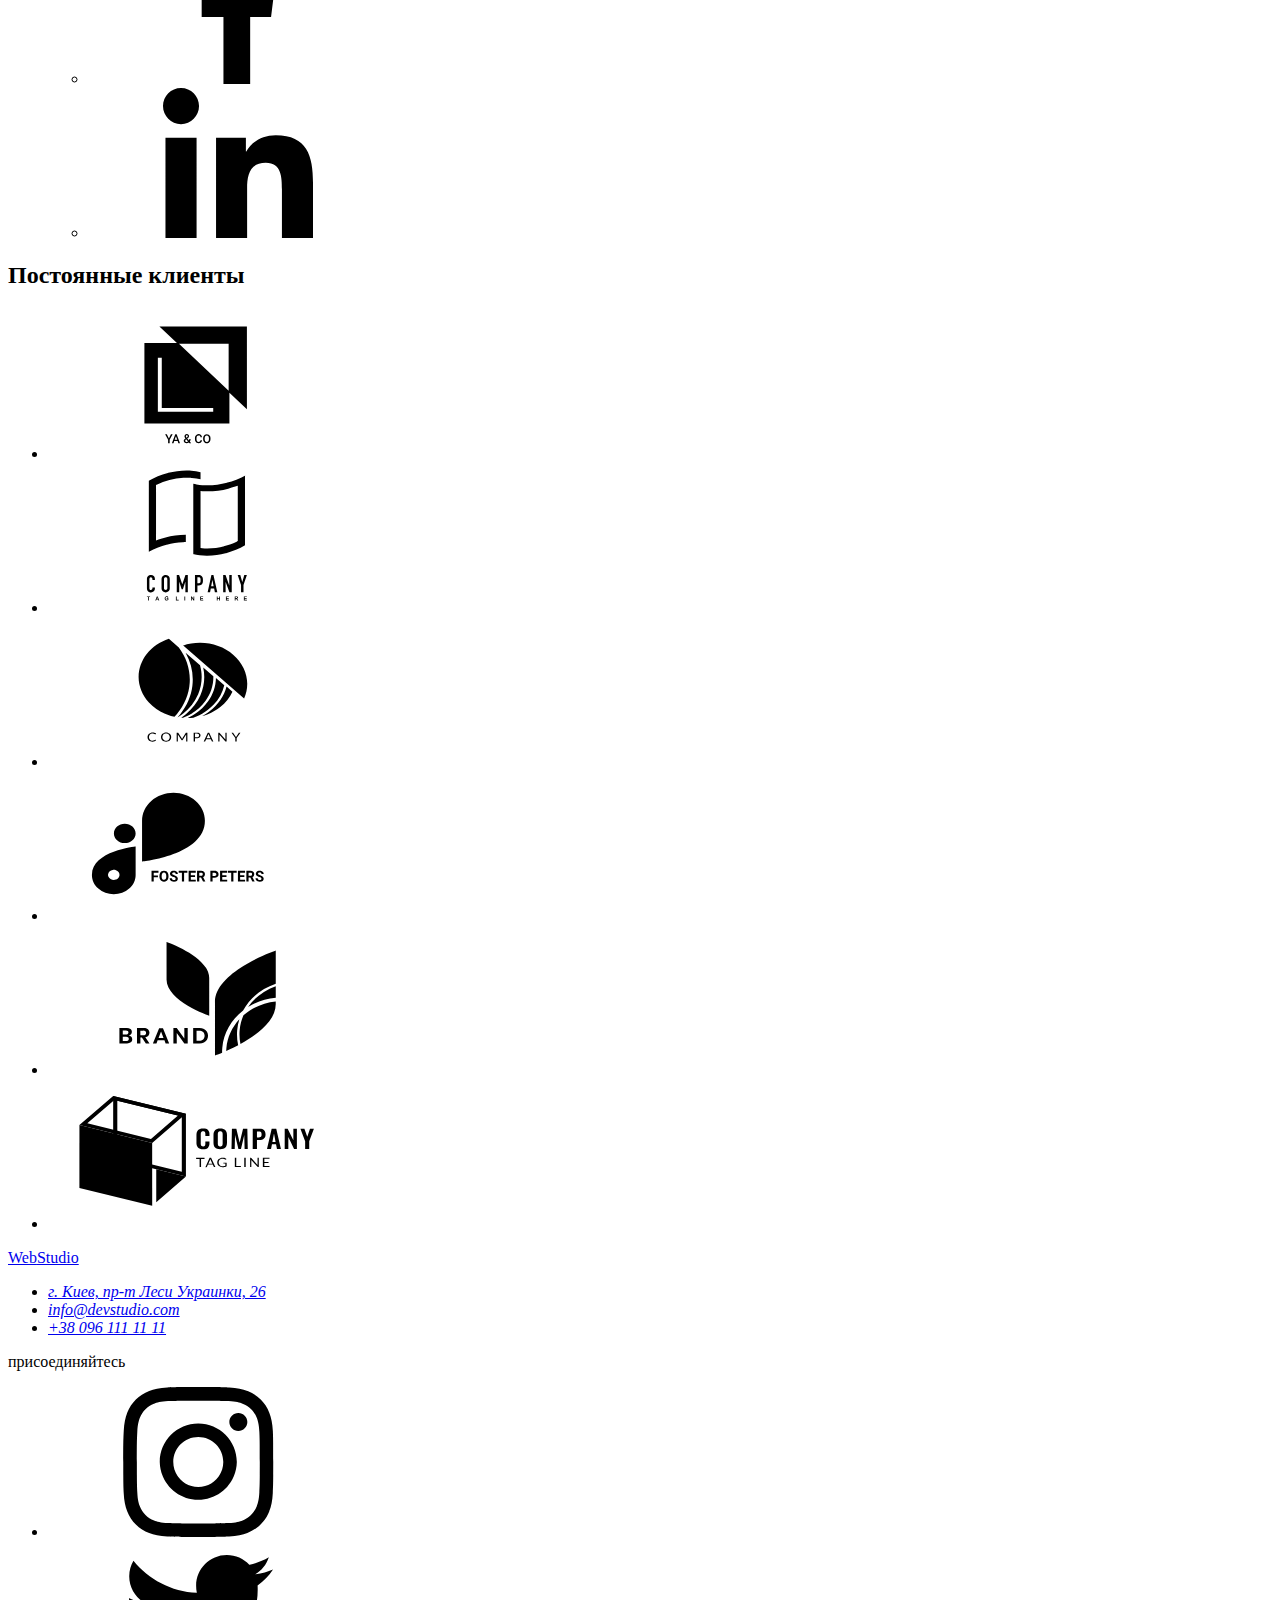
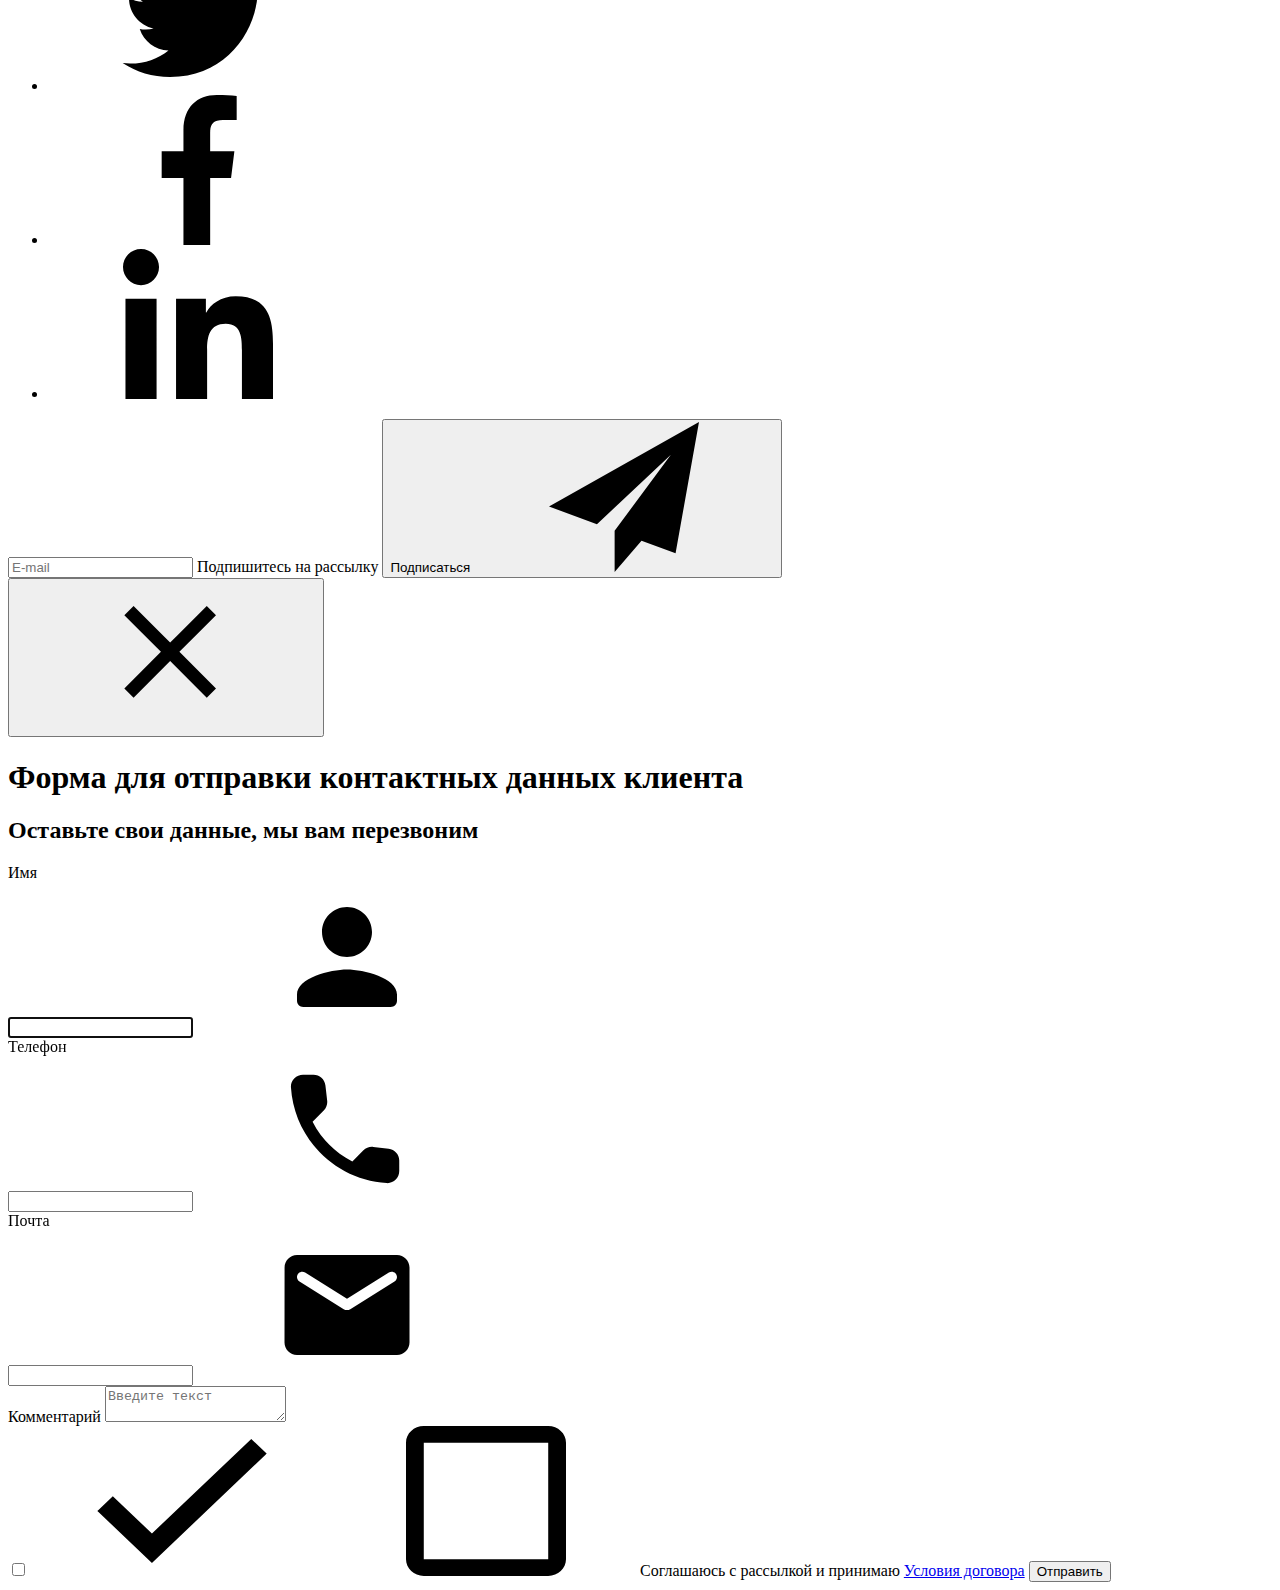
==== commit 450b0979: "hw7 final-2" ====
--- a/index.html
+++ b/index.html
@@ -13,7 +13,7 @@
     />
     <!-- <link rel="stylesheet" href="./css/modern-normalize.css" />
     <link rel="stylesheet" href="./css/styles.css" /> -->
-    <link rel="stylesheet" href="./css/main.min.css" />
+    <link rel="stylesheet" href="/dist/css/main.min.css" />
   </head>
   <body>
     <!-- header -->
@@ -163,7 +163,7 @@
                     </svg>
                   </a>
                 </li>
-                <li class="social-icon__itemn">
+                <li class="social-icon__item">
                   <a href="#" class="social-icon__link">
                     <svg class="social-icon__svg social-icon__svg--team">
                       <use href="./images/icons/symbol-defs.svg#icon-facebook"></use>
@@ -186,28 +186,28 @@
                 <p class="team-member__position">Frontend Developer</p>
               </div>
               <ul class="social-icon social-icon--team">
-                <li class="social-icon__list">
+                <li class="social-icon__item">
                   <a href="#" class="social-icon__link">
                     <svg class="social-icon__svg social-icon__svg--team">
                       <use href="./images/icons/symbol-defs.svg#icon-instagram"></use>
                     </svg>
                   </a>
                 </li>
-                <li class="social-icon__list">
+                <li class="social-icon__item">
                   <a href="#" class="social-icon__link">
                     <svg class="social-icon__svg social-icon__svg--team">
                       <use href="./images/icons/symbol-defs.svg#icon-twitter"></use>
                     </svg>
                   </a>
                 </li>
-                <li class="social-icon__list">
+                <li class="social-icon__item">
                   <a href="#" class="social-icon__link">
                     <svg class="social-icon__svg social-icon__svg--team">
                       <use href="./images/icons/symbol-defs.svg#icon-facebook"></use>
                     </svg>
                   </a>
                 </li>
-                <li class="social-icon__list">
+                <li class="social-icon__item">
                   <a href="#" class="social-icon__link">
                     <svg class="social-icon__svg social-icon__svg--team">
                       <use href="./images/icons/symbol-defs.svg#icon-linkedin"></use>
@@ -223,28 +223,28 @@
                 <p class="team-member__position">Marketing</p>
               </div>
               <ul class="social-icon social-icon--team">
-                <li class="social-icon__list">
+                <li class="social-icon__item">
                   <a href="#" class="social-icon__link">
                     <svg class="social-icon__svg social-icon__svg--team">
                       <use href="./images/icons/symbol-defs.svg#icon-instagram"></use>
                     </svg>
                   </a>
                 </li>
-                <li class="social-icon__list">
+                <li class="social-icon__item">
                   <a href="#" class="social-icon__link">
                     <svg class="social-icon__svg social-icon__svg--team">
                       <use href="./images/icons/symbol-defs.svg#icon-twitter"></use>
                     </svg>
                   </a>
                 </li>
-                <li class="social-icon__list">
+                <li class="social-icon__item">
                   <a href="#" class="social-icon__link">
                     <svg class="social-icon__svg social-icon__svg--team">
                       <use href="./images/icons/symbol-defs.svg#icon-facebook"></use>
                     </svg>
                   </a>
                 </li>
-                <li class="social-icon__list">
+                <li class="social-icon__item">
                   <a href="#" class="social-icon__link">
                     <svg class="social-icon__svg social-icon__svg--team">
                       <use href="./images/icons/symbol-defs.svg#icon-linkedin"></use>
@@ -260,28 +260,28 @@
                 <p class="team-member__position">UI Designer</p>
               </div>
               <ul class="social-icon social-icon--team">
-                <li class="social-icon__list">
+                <li class="social-icon__item">
                   <a href="#" class="social-icon__link">
                     <svg class="social-icon__svg social-icon__svg--team">
                       <use href="./images/icons/symbol-defs.svg#icon-instagram"></use>
                     </svg>
                   </a>
                 </li>
-                <li class="social-icon__list">
+                <li class="social-icon__item">
                   <a href="#" class="social-icon__link">
                     <svg class="social-icon__svg social-icon__svg--team">
                       <use href="./images/icons/symbol-defs.svg#icon-twitter"></use>
                     </svg>
                   </a>
                 </li>
-                <li class="social-icon__list">
+                <li class="social-icon__item">
                   <a href="#" class="social-icon__link">
                     <svg class="social-icon__svg social-icon__svg--team">
                       <use href="./images/icons/symbol-defs.svg#icon-facebook"></use>
                     </svg>
                   </a>
                 </li>
-                <li class="social-icon__list">
+                <li class="social-icon__item">
                   <a href="#" class="social-icon__link">
                     <svg class="social-icon__svg social-icon__svg--team">
                       <use href="./images/icons/symbol-defs.svg#icon-linkedin"></use>
@@ -377,28 +377,28 @@
         <div class="footer-social-section">
           <p class="footer-social-section__text">присоединяйтесь</p>
           <ul class="social-icon social-icon--footer">
-            <li class="social-icon__list">
+            <li class="social-icon__item">
               <a href="#" class="social-icon__link social-icon__link--footer">
                 <svg class="social-icon__svg social-icon__svg--footer">
                   <use href="./images/icons/symbol-defs.svg#icon-instagram"></use>
                 </svg>
               </a>
             </li>
-            <li class="social-icon__list">
+            <li class="social-icon__item">
               <a href="#" class="social-icon__link social-icon__link--footer"
                 ><svg class="social-icon__svg social-icon__svg--footer">
                   <use href="./images/icons/symbol-defs.svg#icon-twitter"></use>
                 </svg>
               </a>
             </li>
-            <li class="social-icon__list">
+            <li class="social-icon__item">
               <a href="#" class="social-icon__link social-icon__link--footer"
                 ><svg class="social-icon__svg social-icon__svg--footer">
                   <use href="./images/icons/symbol-defs.svg#icon-facebook"></use>
                 </svg>
               </a>
             </li>
-            <li class="social-icon__list">
+            <li class="social-icon__item">
               <a href="#" class="social-icon__link social-icon__link--footer"
                 ><svg class="social-icon__svg social-icon__svg--footer">
                   <use href="./images/icons/symbol-defs.svg#icon-linkedin"></use>
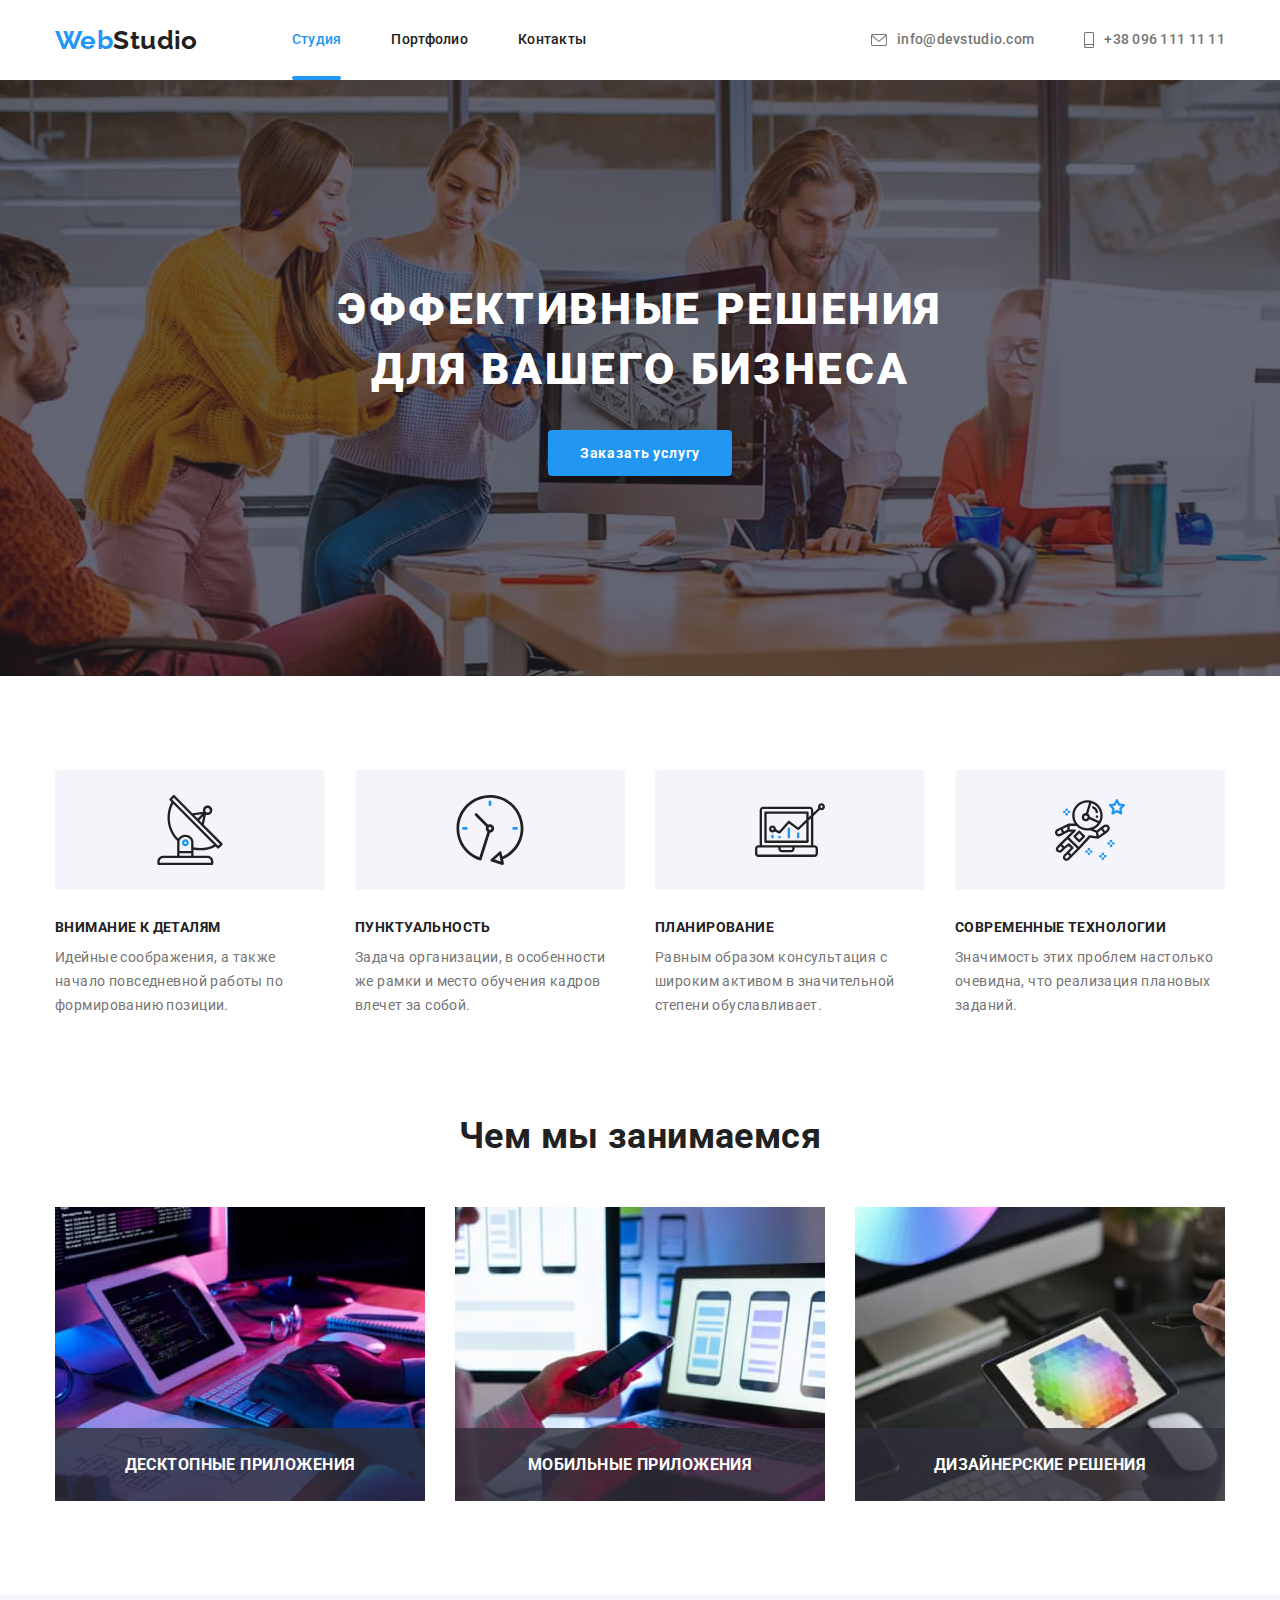
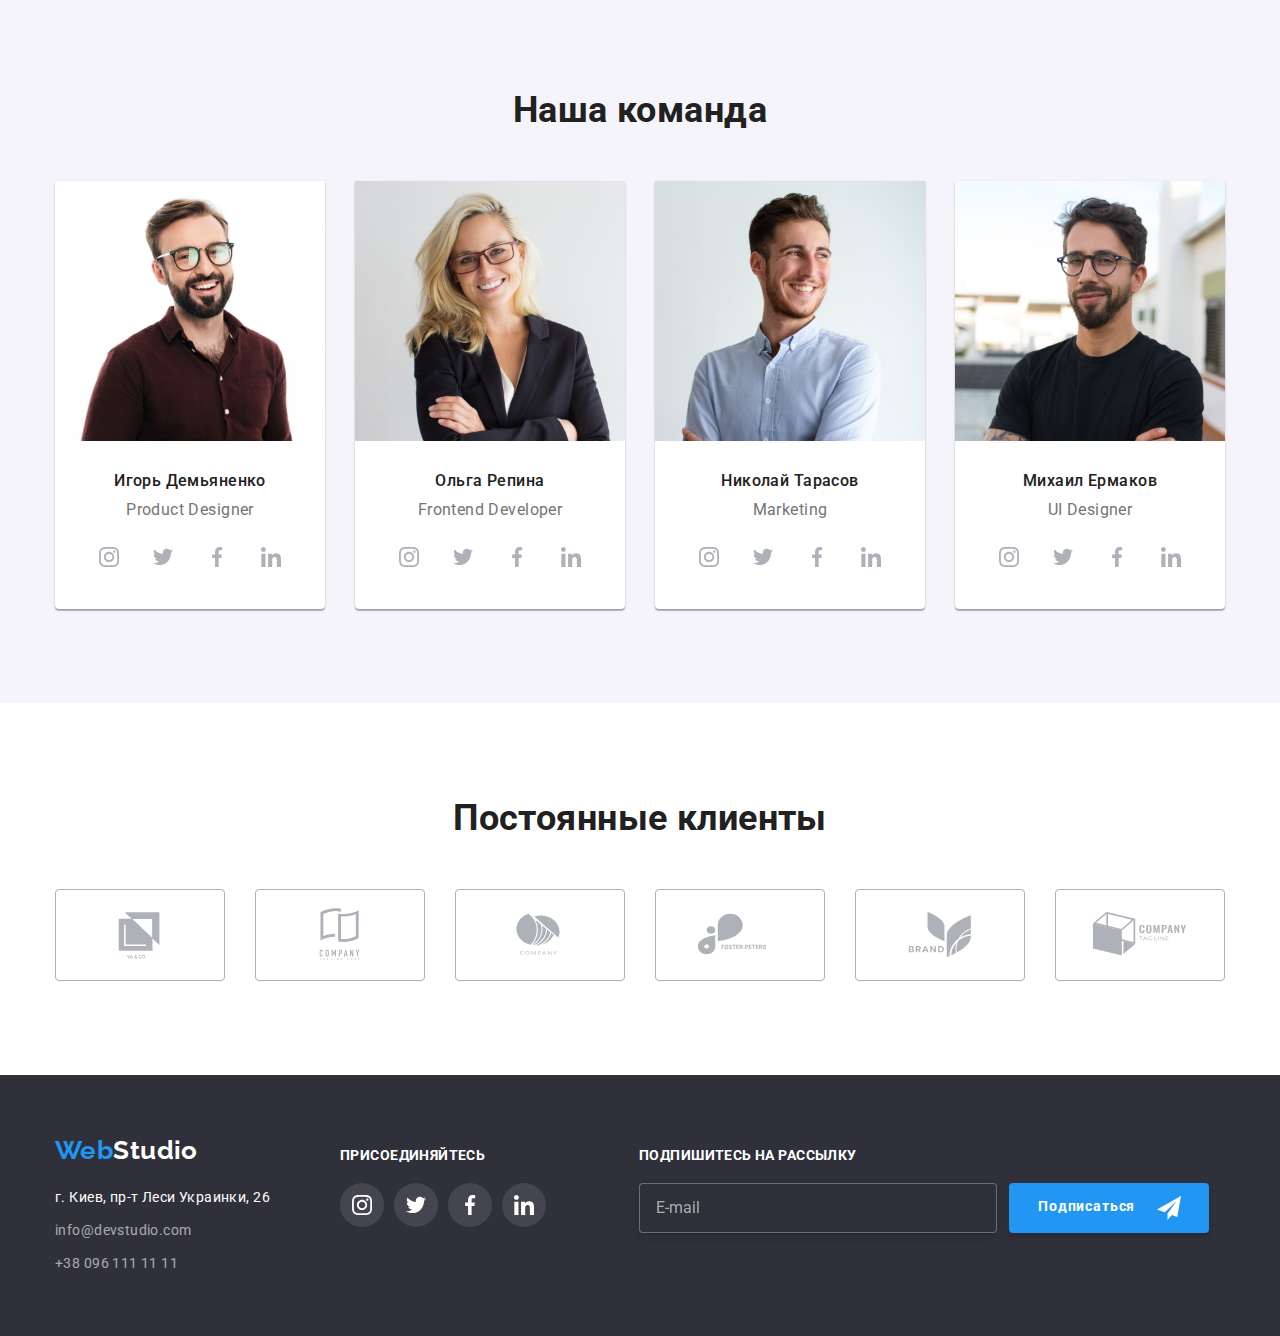
==== commit 8b46bcf7: "hw71" ====
--- a/index.html
+++ b/index.html
@@ -13,7 +13,7 @@
     />
     <!-- <link rel="stylesheet" href="./css/modern-normalize.css" />
     <link rel="stylesheet" href="./css/styles.css" /> -->
-    <link rel="stylesheet" href="/dist/css/main.min.css" />
+    <link rel="stylesheet" href="./css/main.min.css" />
   </head>
   <body>
     <!-- header -->
--- a/css/main.min.css
+++ b/css/main.min.css
@@ -0,0 +1 @@
+body{margin:0;font-family:system-ui,-apple-system,"Segoe UI",Roboto,Helvetica,Arial,sans-serif,"Apple Color Emoji","Segoe UI Emoji";background-color:var(--background-color);color:var(--main-text-color);font-family:"Roboto","Open Sans","Helvetica Neue",sans-serif;font-weight:400;font-size:14px;letter-spacing:.03em}:root{--background-color: #FFFFFF;--footer-background-color: #2F303A;--studio-down-background-color: #F5F4FA;--hover-logo-text-color: #2196F3;--hover-hero-button-color: #188CE8;--title-text-color: #212121;--main-text-color: #757575;--footer-links-color: rgba(255, 255, 255, 0.6);--social-network-icons: #afb1b8;--footer-social-background: rgba(255, 255, 255, 0.1);--overlay-background-color: rgba(33, 150, 243, 0.9);--backdrop-color: rgba(0, 0, 0, 0.2);--placeholder-color: rgba(117, 117, 117, 0.5)}.section{padding:94px 0px}.container{width:1200px;margin:0 auto;padding-left:15px;padding-right:15px}.visually-hidden{position:absolute;width:1px;height:1px;margin:-1px;border:0;padding:0;white-space:nowrap;-webkit-clip-path:inset(100%);clip-path:inset(100%);clip:rect(0 0 0 0);overflow:hidden}.primary-title{font-weight:700;font-size:36px;line-height:1.17;text-align:center;color:var(--title-text-color)}/*! modern-normalize v1.1.0 | MIT License | https://github.com/sindresorhus/modern-normalize */*,*::before,*::after{box-sizing:border-box}img{display:block}h1,h2,h3,h4,h5,h6,p,ul,a{margin:0;padding:0;list-style:none;text-decoration:none}html{line-height:1.15;-webkit-text-size-adjust:100%;-moz-tab-size:4;-o-tab-size:4;tab-size:4}hr{height:0;color:inherit}abbr[title]{-webkit-text-decoration:underline dotted;text-decoration:underline dotted}b,strong{font-weight:bolder}code,kbd,samp,pre{font-family:ui-monospace,SFMono-Regular,Consolas,"Liberation Mono",Menlo,monospace;font-size:1em}small{font-size:80%}sub,sup{font-size:75%;line-height:0;position:relative;vertical-align:baseline}sub{bottom:-0.25em}sup{top:-0.5em}table{text-indent:0;border-color:inherit}button,input,optgroup,select,textarea{font-family:inherit;font-size:100%;line-height:1.15;margin:0}button,select{text-transform:none}button,[type=button],[type=reset],[type=submit]{-webkit-appearance:button}::-moz-focus-inner{border-style:none;padding:0}:-moz-focusring{outline:1px dotted ButtonText}:-moz-ui-invalid{box-shadow:none}legend{padding:0}progress{vertical-align:baseline}::-webkit-inner-spin-button,::-webkit-outer-spin-button{height:auto}[type=search]{-webkit-appearance:textfield;outline-offset:-2px}::-webkit-search-decoration{-webkit-appearance:none}::-webkit-file-upload-button{-webkit-appearance:button;font:inherit}summary{display:list-item}.social-icon__link,.social-icon,.customers__link,.item__image,.form--button,.cross-button{display:flex;align-items:center;justify-content:center}.contact__details,.contact,.header__section{display:flex;align-items:center}.filter-list,.customers{display:flex;justify-content:center}.header__border{border-bottom:1px solid #ececec}.nav{display:flex}.nav__item{position:relative;display:block;margin-right:50px}.nav__item:first-child{margin-left:94px}.nav__item:last-child{margin-right:0px}.nav__page{display:block;font-weight:500;line-height:1.14;color:var(--title-text-color);letter-spacing:.02em;padding:32px 0px;transition:color 250ms cubic-bezier(0.4, 0, 0.2, 1)}.nav__page--current{color:var(--hover-logo-text-color)}.nav__page--current::after{content:"";display:block;position:absolute;bottom:0;nav-left:0;background-color:#2196f3;height:4px;width:100%;border-radius:2px}.nav__page:hover,.nav__page:focus{color:var(--hover-logo-text-color)}.contact--position{margin-left:auto}.contact__item{margin-left:50px}.contact__item:first-child{margin-left:0}.contact__details{font-weight:500;font-size:14px;line-height:1.14;color:var(--desrcrition-text-color);letter-spacing:.02em;text-decoration:none;padding:10px 0px;transition:color 250ms cubic-bezier(0.4, 0, 0.2, 1)}.contact__details:hover,.contact__details:focus{color:var(--hover-logo-text-color)}.contact__svg-envelope{width:16px;height:12px;margin-right:10px;fill:#757575;transition:fill 250ms cubic-bezier(0.4, 0, 0.2, 1)}.contact__svg-smartphone{width:10px;height:16px;margin-right:10px;fill:#757575;transition:fill 250ms cubic-bezier(0.4, 0, 0.2, 1)}.contact__details:hover>.contact__svg-envelope,.contact__details:focus>.contact__svg-envelope,.contact__details:hover>.contact__svg-smartphone,.contact__details:focus>.contact__svg-smartphone{fill:var(--hover-logo-text-color)}.hero{background-image:linear-gradient(to left, rgba(47, 48, 58, 0.4), rgba(47, 48, 58, 0.4)),url(/images/bg/bg-1.jpg);background-repeat:no-repeat;background-size:cover;background-position:center;margin:0 auto;text-align:center;max-width:1600px;color:var(--background-color);padding:200px 0px}.hero__title{font-weight:900;font-size:44px;line-height:1.36;letter-spacing:.06em;text-transform:uppercase;max-width:696px;margin:0px auto}.backdrop{position:fixed;top:0;left:0;width:100%;height:100%;z-index:1;background-color:var(--backdrop-color);opacity:1;transition:opacity 250ms cubic-bezier(0.4, 0, 0.2, 1)}.backdrop.is-hidden{opacity:0;pointer-events:none}.modal{width:528px;background-color:#fff;box-shadow:0px 1px 3px rgba(0,0,0,.12),0px 1px 1px rgba(0,0,0,.14),0px 2px 1px rgba(0,0,0,.2);border-radius:4px;left:50%;top:50%;transform:translate(-50%, -50%) scale(1);transition:transform 250ms cubic-bezier(0.4, 0, 0.2, 1)}.modal--absolute{position:absolute}.cross-button{position:absolute;border:1px solid rgba(0,0,0,.1);box-sizing:border-box;width:30px;height:30px;border-radius:50%;right:8px;top:8px;background-color:#fff;cursor:pointer}.cross-button__svg{transition:fill 250ms cubic-bezier(0.4, 0, 0.2, 1)}.cross-button:hover .cross-button__svg,.cross-button:focus .cross-button__svg{fill:var(--hover-logo-text-color)}.cross-button__icon{width:18px;height:18px;padding:0;margin:0;fill:#000}.form{padding:40px 40px}.form__title{font-weight:700;font-size:20px;line-height:1.15;text-align:center;color:var(--title-text-color);margin-bottom:12px}.form--button{width:200px;height:50px;margin:30px auto 0}.form-block+.form-block{margin-top:10px}.form-block__label{font-size:12px;line-height:1.16;letter-spacing:.01em}.form-block__input{display:flex;position:relative;margin-top:4px}.form-block__field{height:40px;width:100%;padding-left:42px;border:1px solid rgba(33,33,33,.2);box-sizing:border-box;border-radius:4px;outline:none;transition:border-color 250ms cubic-bezier(0.4, 0, 0.2, 1)}.form-block__image{position:absolute;margin-top:11px;margin-left:12px;height:18px;width:18px}.form-block__image{fill:var(--title-text-color);transition:fill 250ms cubic-bezier(0.4, 0, 0.2, 1)}.form-block__field--comment::-moz-placeholder{color:var(--placeholder-color)}.form-block__field--comment:-ms-input-placeholder{color:var(--placeholder-color)}.form-block__field--comment::placeholder{color:var(--placeholder-color)}.form-block__field--comment{height:120px;width:448px;padding:12px 16px;margin-top:4px;line-height:1.17;resize:none}.form-block__field:hover,.form-block__field:focus{border-color:var(--hover-logo-text-color)}.form-block__field:hover+.form-block__image,.form-block__field:focus+svg>.form-block__svg{fill:var(--hover-logo-text-color)}.form-block__svg:hover{fill:var(--hover-logo-text-color)}.form-agreement{position:relative;display:flex;justify-content:left;align-items:center;line-height:1.715;cursor:pointer}.form-agreement--position{margin-top:20px;margin-left:13px}.form-agreement__checkbox{-webkit-appearance:none;-moz-appearance:none;appearance:none}.form-agreement__check{position:absolute;height:15px;width:16px;border-radius:2px;background-size:contain;background-color:#2196f3;fill:var(--background-color);opacity:0;margin-right:7px;transition:opacity 250ms cubic-bezier(0.4, 0, 0.2, 1)}.form-agreement__checked-form{height:15px;width:16px;margin-right:7px}.form-agreement__checkbox:checked+.form-agreement__check{opacity:1}.form-agreement__checkbox:checked+.form-agreement__checked-form{opacity:0}.form-agreement__conditions{color:var(--hover-logo-text-color);text-decoration:underline;padding-left:3px}.section--advantages{padding-bottom:0}.advantages-list{display:flex}.item__image{width:270px;height:120px;background-color:var(--studio-down-background-color);border-radius:4px;margin-bottom:30px}.item__svg{width:70px;height:70px}.item__title{font-weight:700;font-size:inherit;line-height:1.14;text-transform:uppercase;color:var(--title-text-color)}.item__text{width:270px;height:75px;margin-top:10px;line-height:1.71}.item:not(:last-child){margin-right:30px}.product-list{display:flex;z-index:0}.product-list--position{margin-top:50px}.product-item{position:relative}.product-item:not(:last-child){margin-right:30px}.product-item__name-container{position:absolute;display:block;width:100%;bottom:0;background-color:rgba(47,48,58,.8)}.product-item__name{text-transform:uppercase;width:700;line-height:1.17;color:#fff;text-align:center;padding:27px 0}.team{background-color:var(--studio-down-background-color)}.team-list{display:flex}.team-list--margin{margin:50px -15px 0}.team-member{background-color:var(--background-color);text-align:center;box-shadow:0px 1px 3px rgba(0,0,0,.12),0px 1px 1px rgba(0,0,0,.14),0px 2px 1px rgba(0,0,0,.2);border-radius:0px 0px 4px 4px}.team-member--margin{margin:0 15px}.team-member__details{padding-top:30px}.team-member__name{font-weight:500;font-size:16px;line-height:1.19;color:var(--title-text-color)}.team-member__position{font-size:16px;line-height:1.19;margin-top:10px}.customers--margin{margin-top:50px}.customers__link{width:170px;height:92px;border:1px solid #afb1b8;box-sizing:border-box;border-radius:4px;transition:border-color 250ms cubic-bezier(0.4, 0, 0.2, 1)}.customers__link{width:170px;height:92px;border:1px solid #afb1b8;box-sizing:border-box;border-radius:4px;transition:border-color 250ms cubic-bezier(0.4, 0, 0.2, 1)}.customers__link:hover,.customers__link:focus{border-color:var(--hover-logo-text-color)}.customers__link:hover .customers__icon,.customers__link:focus .customers__icon{fill:var(--hover-logo-text-color)}.customers__item:not(:first-child){margin-left:30px}.customers__icon{width:106px;height:60px;fill:#afb1b8;transition:fill 250ms cubic-bezier(0.4, 0, 0.2, 1)}.filter-list__item:not(:last-child){margin-right:8px}.progect-list{display:flex;flex-wrap:wrap;margin:-15px;margin-top:50px}.progect{width:370px;border:1px solid #eee;transition:box-shadow 250ms cubic-bezier(0.4, 0, 0.2, 1)}.progect--margin{margin:15px}.progect__description{padding:20px 24px;display:block}.progect__direction{font-size:16px;line-height:1.88;margin-top:4px;text-decoration:none}.progect__owner{font-weight:700;font-size:18px;line-height:2;letter-spacing:.06em;color:#212121}.progect__image{position:relative;overflow:hidden}.progect__image::after{content:"";position:absolute;display:block;top:0;left:0;width:100%;height:100%;background:var(--overlay-background-color);transform:translateY(100%);transition:transform 250ms cubic-bezier(0.4, 0, 0.2, 1)}.progect:hover,.progect:focus{box-shadow:0px 1px 1px rgba(0,0,0,.12),0px 4px 4px rgba(0,0,0,.06),1px 4px 6px rgba(0,0,0,.16)}.progect:hover .progect__image::after{transform:translateY(0)}.footer-section{background-color:var(--footer-background-color);padding:60px 0}.footer{display:flex}.address{line-height:1.71;font-style:normal;margin-top:20px}.address__contact{color:var(--background-color);text-decoration:none;transition:color 250ms cubic-bezier(0.4, 0, 0.2, 1)}.address__details{color:var(--footer-links-color);text-decoration:none;display:block;margin-top:9px;transition:color 250ms cubic-bezier(0.4, 0, 0.2, 1)}.address__contact:hover,.address__details:hover,.address__contact:focus,.address__details:focus{color:var(--hover-logo-text-color)}.footer-social-section{margin-top:12px;margin-left:70px}.footer-social-section__text{font-weight:700;color:var(--background-color);text-transform:uppercase}.footer-form{position:relative}.footer-form__label{font-weight:700;text-transform:uppercase;color:#fff}.footer-form--position{margin-top:12px;margin-left:93px}.footer-form__input{position:absolute;height:50px;width:358px;box-sizing:border-box;color:rgba(255,255,255,.6);left:0;top:36px;border:1px solid rgba(255,255,255,.3);filter:drop-shadow(0px 4px 4px rgba(0, 0, 0, 0.15));border-radius:4px;background:#2f303a;padding:0px 16px}.footer-form__input::-moz-placeholder{font-size:16px;line-height:1.25;color:rgba(255,255,255,.6)}.footer-form__input:-ms-input-placeholder{font-size:16px;line-height:1.25;color:rgba(255,255,255,.6)}.footer-form__input::placeholder{font-size:16px;line-height:1.25;color:rgba(255,255,255,.6)}.button{font-weight:700;font-size:inherit;line-height:1.88;letter-spacing:.06em;box-shadow:0px 4px 4px rgba(0,0,0,.15);border-radius:4px;border-style:none;background:var(--hover-logo-text-color);color:var(--background-color);cursor:pointer;transition:background-color 250ms cubic-bezier(0.4, 0, 0.2, 1)}.button:hover,.button:focus{background-color:var(--hover-hero-button-color)}.button--hero{padding:10px 32px;margin-top:30px}.button--footer{position:relative;display:flex;width:200px;height:50px;margin-left:370px;padding:0px;top:20px}.button__footer-text{position:absolute;left:29px;top:10px}.button__footer-image{position:absolute;right:28px;top:13px;width:24px;height:24px;fill:var(--background-color)}.button--filter{background:var(--studio-down-background-color);color:var(--title-text-color);font-weight:500;line-height:1.62;letter-spacing:inherit;padding:6px 22px;border-color:var(--studio-down-background-color)}.button--filter:hover,.button--filter:focus{background-color:var(--hover-logo-text-color);color:var(--background-color);box-shadow:0px 3px 1px rgba(0,0,0,.1),0px 1px 2px rgba(0,0,0,.08),0px 2px 2px rgba(0,0,0,.12)}.social-icon--team{margin-top:16px;margin-bottom:30px}.social-icon__link{width:44px;height:44px;cursor:pointer;border-radius:50%;transition:background-color 250ms cubic-bezier(0.4, 0, 0.2, 1)}.social-icon__item+.social-icon__item{margin-left:10px}.social-icon__svg{width:20px;height:20px;transition:fill 250ms cubic-bezier(0.4, 0, 0.2, 1)}.social-icon__svg--team{fill:var(--social-network-icons)}.social-icon__link:hover,.social-icon__link:focus{background-color:var(--hover-logo-text-color)}.social-icon__link:hover>.social-icon__svg,.social-icon__link:focus>.social-icon__svg{fill:var(--background-color)}.social-icon--footer{margin-top:20px}.social-icon__link--footer{background-color:var(--footer-social-background)}.social-icon__link--footer:hover,.social-icon__link--footer:focus{background-color:var(--hover-logo-text-color)}.social-icon__svg--footer{fill:var(--background-color)}.logo{text-decoration:none;font-family:"Raleway",sans-serif;color:var(--hover-logo-text-color);font-weight:700;font-size:26px;line-height:1.19}.logo__header{color:var(--title-text-color)}.logo__footer{color:#fff}/*# sourceMappingURL=main.min.css.map */